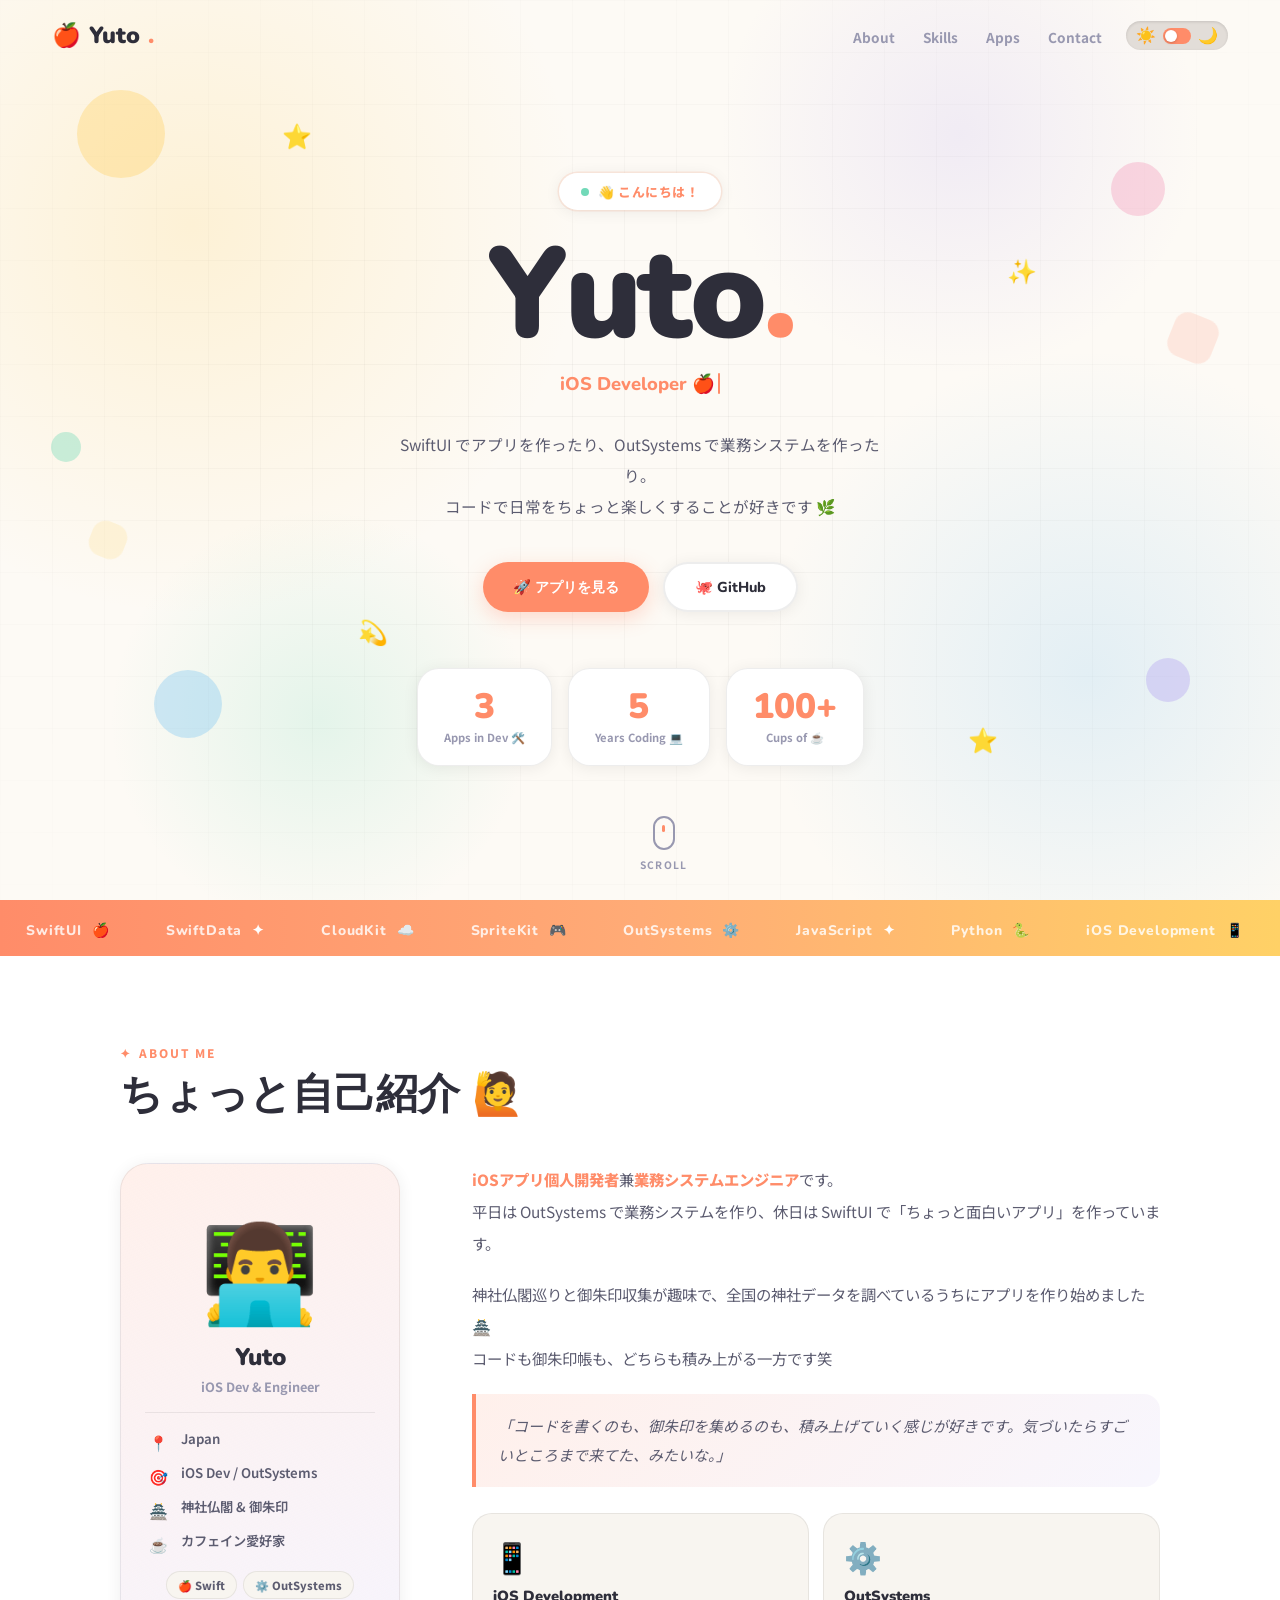
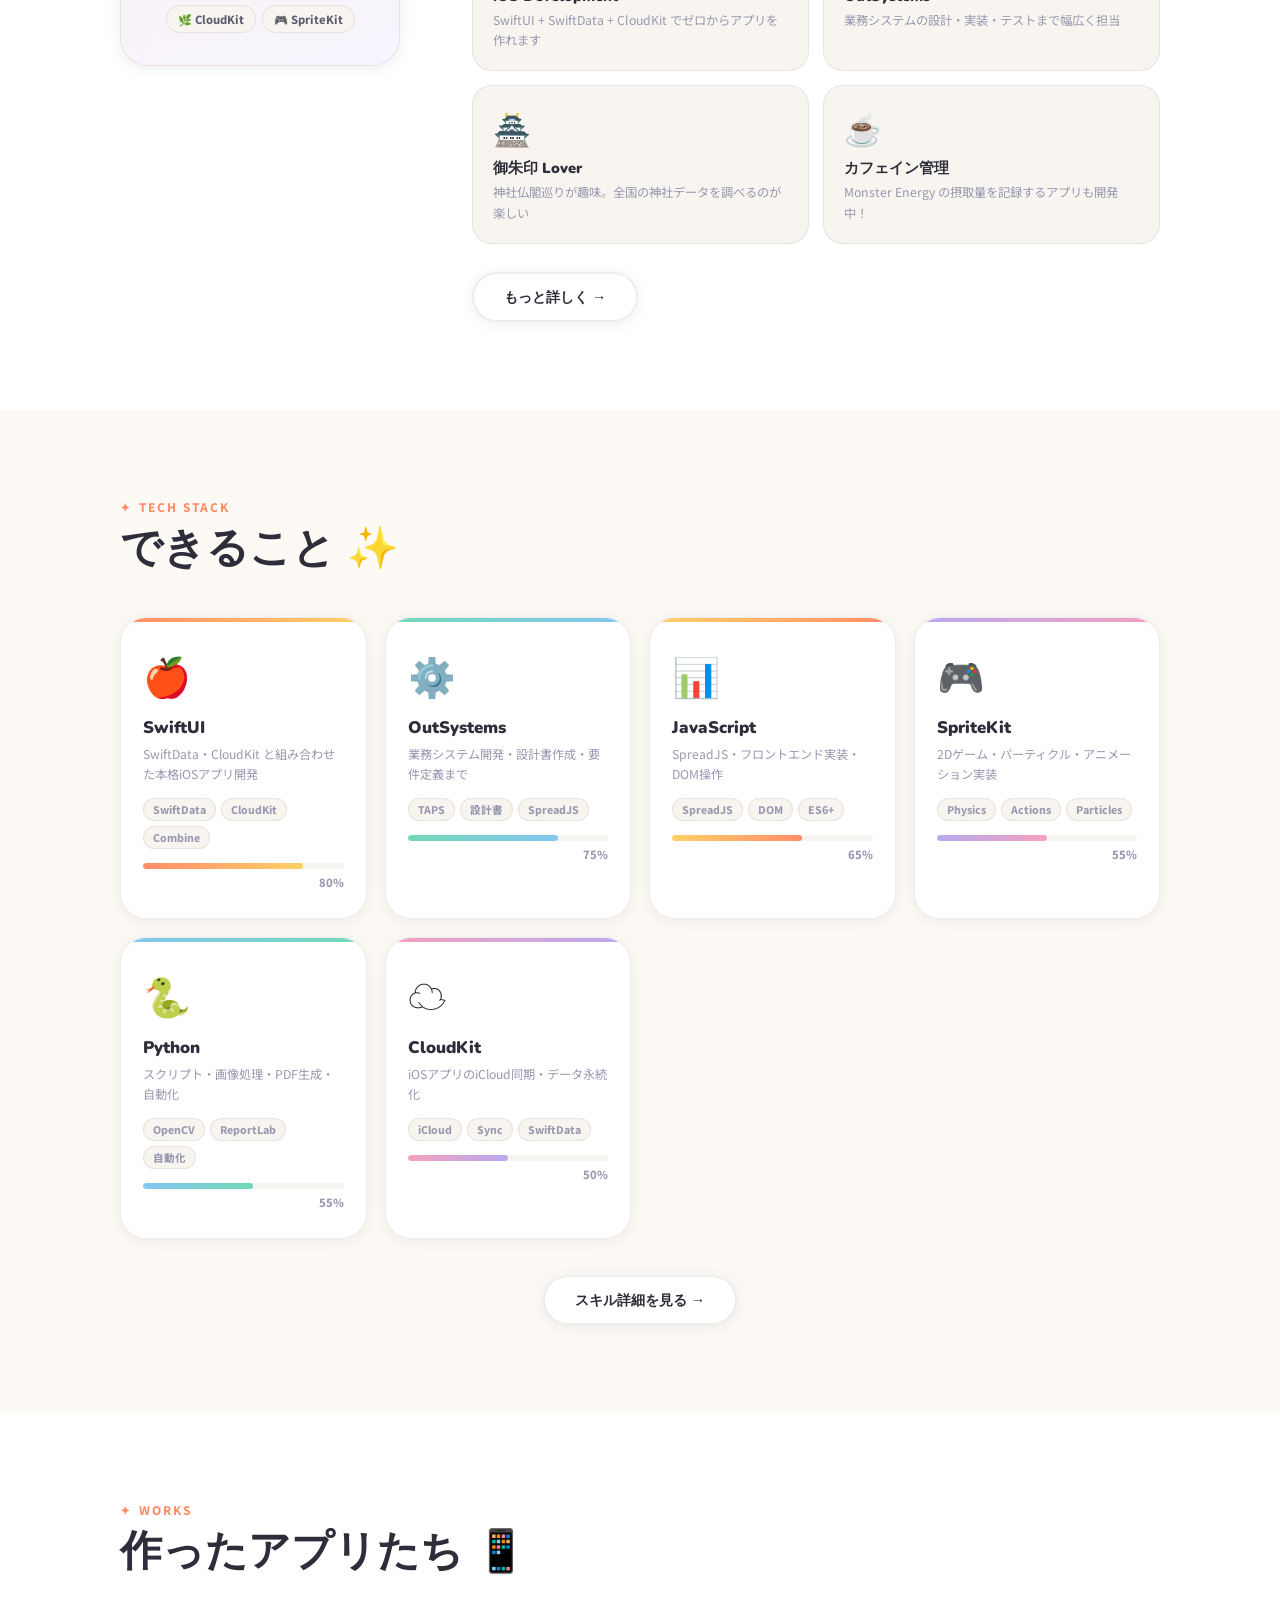
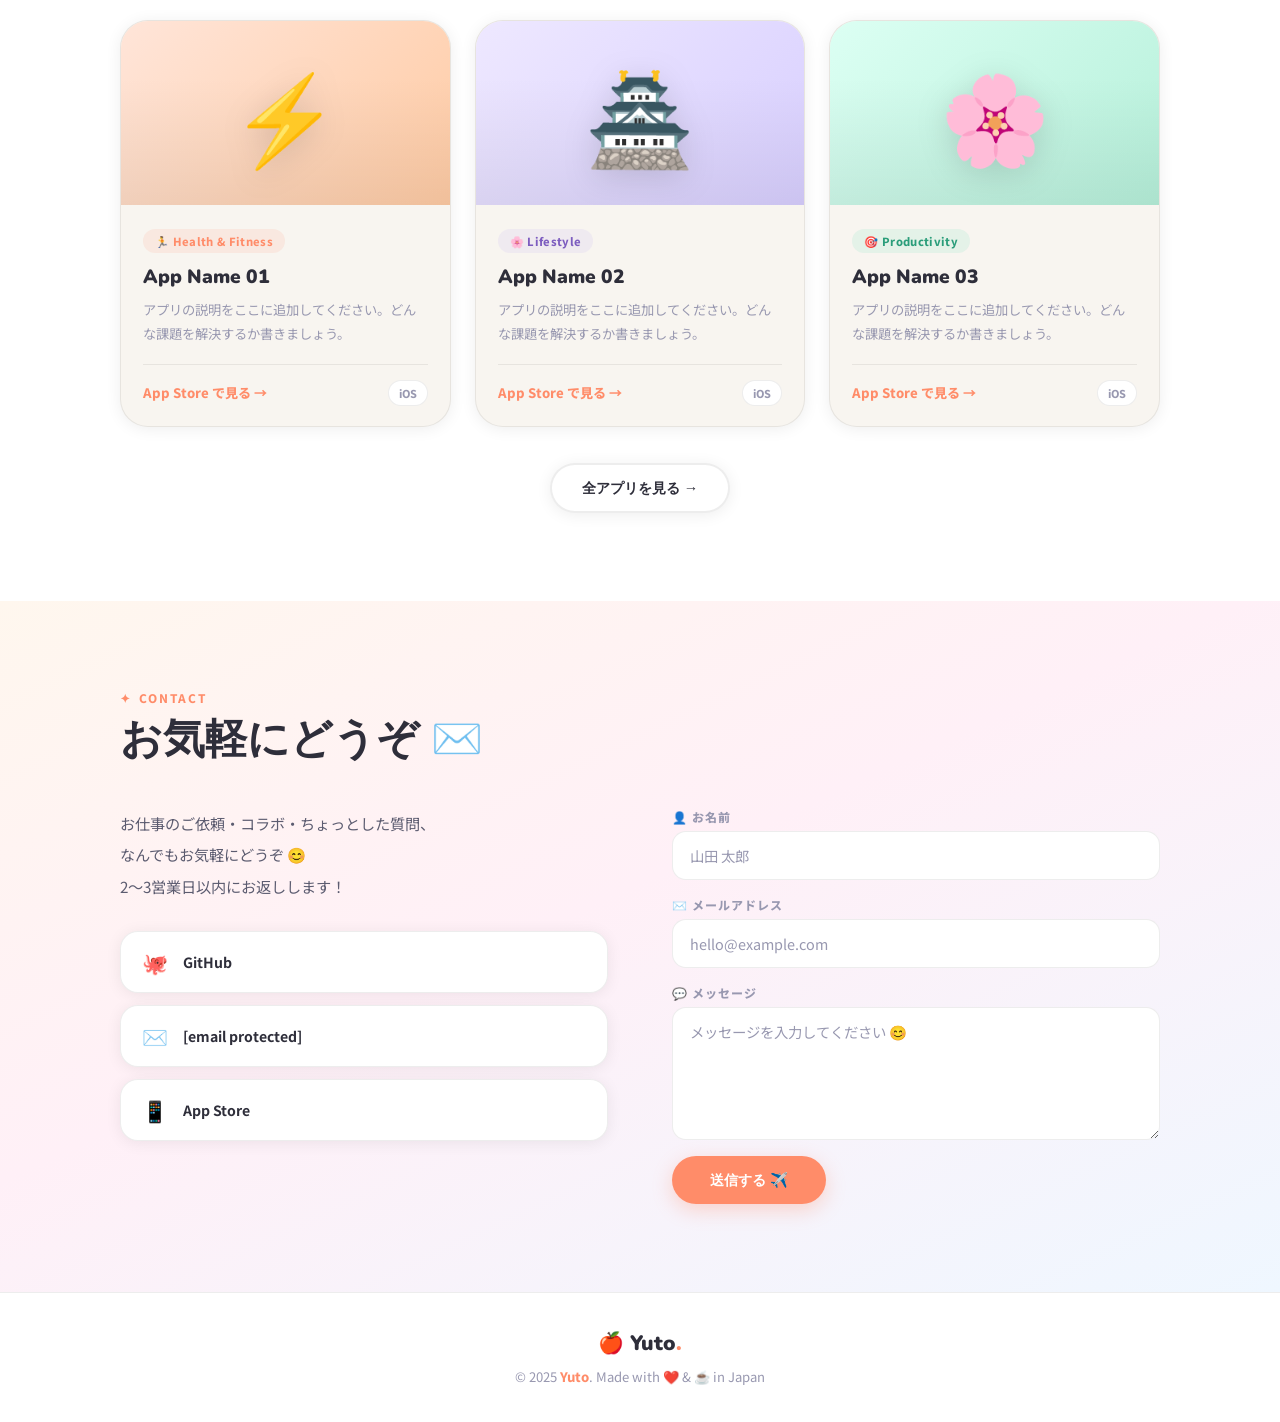
==== home/index.html @ e98e8db7 "Add home portfolio pages and assets Introduce a new home/ directory with a full portfolio page (home" ====
<!DOCTYPE html>
<html lang="ja" data-theme="light">
<head>
<meta charset="UTF-8"/>
<meta name="viewport" content="width=device-width,initial-scale=1.0"/>
<title>Yuto's Portfolio 🍎</title>
<link rel="preconnect" href="https://fonts.googleapis.com"/>
<link rel="preconnect" href="https://fonts.gstatic.com" crossorigin/>
<link href="https://fonts.googleapis.com/css2?family=Nunito:wght@400;600;700;800;900&family=Noto+Sans+JP:wght@400;500;700&family=JetBrains+Mono:wght@700&display=swap" rel="stylesheet"/>
<link rel="stylesheet" href="style.css"/>
</head>
<body>

<!-- ═══ NAV ═══════════════════════════════════════ -->
<nav id="nav">
  <button class="nav-logo" onclick="showPage('home')">
    <span class="logo-emoji">🍎</span>Yuto<span>.</span>
  </button>
  <div class="nav-right">
    <ul>
      <li><a id="nav-about"  onclick="showPage('about')"  href="#">About</a></li>
      <li><a id="nav-skills" onclick="showPage('skills')" href="#">Skills</a></li>
      <li><a id="nav-apps"   onclick="showPage('apps')"   href="#">Apps</a></li>
      <li><a id="nav-contact"onclick="showPage('contact')" href="#">Contact</a></li>
    </ul>
    <button class="theme-toggle" id="themeToggle">
      <span style="font-size:1rem">☀️</span>
      <div class="toggle-pill"></div>
      <span style="font-size:1rem">🌙</span>
    </button>
  </div>
</nav>

<!-- ═══════════════════════════════════════════════
     PAGE: HOME
═══════════════════════════════════════════════ -->
<div id="page-home" class="page active">

  <!-- HERO -->
  <section id="hero">
    <div class="hero-grid"></div>
    <div class="deco dc dc1"></div><div class="deco dc dc2"></div>
    <div class="deco dc dc3"></div><div class="deco dc dc4"></div><div class="deco dc dc5"></div>
    <div class="deco ds ds1"></div><div class="deco ds ds2"></div>
    <div class="dst dst1">⭐</div><div class="dst dst2">✨</div>
    <div class="dst dst3">💫</div><div class="dst dst4">⭐</div>
    <div class="hero-inner">
      <div class="hero-badge"><div class="badge-dot"></div>👋 こんにちは！</div>
      <h1 class="hero-name" id="heroName"></h1>
      <div class="hero-typing-wrap">
        <div class="hero-typing"><span id="typingText"></span><span class="typing-cursor"></span></div>
      </div>
      <p class="hero-desc">SwiftUI でアプリを作ったり、OutSystems で業務システムを作ったり。<br>コードで日常をちょっと楽しくすることが好きです 🌿</p>
      <div class="hero-btns">
        <button onclick="showPage('apps')" class="btn btn-primary btn-shine">🚀 アプリを見る</button>
        <a href="https://github.com/" target="_blank" class="btn btn-outline btn-shine">🐙 GitHub</a>
      </div>
      <div class="hero-stats">
        <div class="stat"><div class="stat-num" data-target="3">0</div><div class="stat-label">Apps in Dev 🛠️</div></div>
        <div class="stat"><div class="stat-num" data-target="5">0</div><div class="stat-label">Years Coding 💻</div></div>
        <div class="stat"><div class="stat-num" data-target="100">0</div><div class="stat-label">Cups of ☕</div></div>
      </div>
    </div>
    <div class="scroll-hint">
      <div class="scroll-mouse"><div class="scroll-wheel"></div></div>
      <span class="scroll-label">scroll</span>
    </div>
  </section>

  <!-- MARQUEE -->
  <div class="marquee-wrap"><div class="marquee-track">
    <span class="marquee-item">SwiftUI <span class="mi">🍎</span></span>
    <span class="marquee-item">SwiftData <span class="mi">✦</span></span>
    <span class="marquee-item">CloudKit <span class="mi">☁️</span></span>
    <span class="marquee-item">SpriteKit <span class="mi">🎮</span></span>
    <span class="marquee-item">OutSystems <span class="mi">⚙️</span></span>
    <span class="marquee-item">JavaScript <span class="mi">✦</span></span>
    <span class="marquee-item">Python <span class="mi">🐍</span></span>
    <span class="marquee-item">iOS Development <span class="mi">📱</span></span>
    <span class="marquee-item">SwiftUI <span class="mi">🍎</span></span>
    <span class="marquee-item">SwiftData <span class="mi">✦</span></span>
    <span class="marquee-item">CloudKit <span class="mi">☁️</span></span>
    <span class="marquee-item">SpriteKit <span class="mi">🎮</span></span>
    <span class="marquee-item">OutSystems <span class="mi">⚙️</span></span>
    <span class="marquee-item">JavaScript <span class="mi">✦</span></span>
    <span class="marquee-item">Python <span class="mi">🐍</span></span>
    <span class="marquee-item">iOS Development <span class="mi">📱</span></span>
  </div></div>

  <!-- ABOUT SNIPPET -->
  <section id="home-about" class="section-wrap">
    <div class="inner">
      <p class="eyebrow rv">About Me</p>
      <h2 class="stitle rv">ちょっと自己紹介 <em>🙋</em></h2>
      <div class="about-layout">
        <div class="rv-l">
          <div class="avatar-card">
            <span class="avatar-emoji">👨‍💻</span>
            <div class="avatar-name">Yuto</div>
            <div class="avatar-role">iOS Dev &amp; Engineer</div>
            <hr class="avatar-divider"/>
            <div class="avatar-facts">
              <div class="fact-row"><span class="fact-icon">📍</span><span class="fact-val">Japan</span></div>
              <div class="fact-row"><span class="fact-icon">🎯</span><span class="fact-val">iOS Dev / OutSystems</span></div>
              <div class="fact-row"><span class="fact-icon">🏯</span><span class="fact-val">神社仏閣 &amp; 御朱印</span></div>
              <div class="fact-row"><span class="fact-icon">☕</span><span class="fact-val">カフェイン愛好家</span></div>
            </div>
            <div class="avatar-badges">
              <span class="av-badge">🍎 Swift</span><span class="av-badge">⚙️ OutSystems</span>
              <span class="av-badge">🌿 CloudKit</span><span class="av-badge">🎮 SpriteKit</span>
            </div>
          </div>
        </div>
        <div class="about-content rv-r">
          <p><strong>iOSアプリ個人開発者</strong>兼<strong>業務システムエンジニア</strong>です。<br>平日は OutSystems で業務システムを作り、休日は SwiftUI で「ちょっと面白いアプリ」を作っています。</p>
          <p>神社仏閣巡りと御朱印収集が趣味で、全国の神社データを調べているうちにアプリを作り始めました 🏯<br>コードも御朱印帳も、どちらも積み上がる一方です笑</p>
          <div class="about-quote">「コードを書くのも、御朱印を集めるのも、積み上げていく感じが好きです。気づいたらすごいところまで来てた、みたいな。」</div>
          <div class="story-cards">
            <div class="story-card rv-pop" style="transition-delay:.05s"><span class="story-card-icon">📱</span><div class="story-card-title">iOS Development</div><div class="story-card-desc">SwiftUI + SwiftData + CloudKit でゼロからアプリを作れます</div></div>
            <div class="story-card rv-pop" style="transition-delay:.1s"><span class="story-card-icon">⚙️</span><div class="story-card-title">OutSystems</div><div class="story-card-desc">業務システムの設計・実装・テストまで幅広く担当</div></div>
            <div class="story-card rv-pop" style="transition-delay:.15s"><span class="story-card-icon">🏯</span><div class="story-card-title">御朱印 Lover</div><div class="story-card-desc">神社仏閣巡りが趣味。全国の神社データを調べるのが楽しい</div></div>
            <div class="story-card rv-pop" style="transition-delay:.2s"><span class="story-card-icon">☕</span><div class="story-card-title">カフェイン管理</div><div class="story-card-desc">Monster Energy の摂取量を記録するアプリも開発中！</div></div>
          </div>
          <div style="margin-top:28px"><button onclick="showPage('about')" class="btn btn-outline">もっと詳しく →</button></div>
        </div>
      </div>
    </div>
  </section>

  <!-- SKILLS SNIPPET -->
  <section id="home-skills" class="section-wrap">
    <div class="inner">
      <p class="eyebrow rv">Tech Stack</p>
      <h2 class="stitle rv">できること <em>✨</em></h2>
      <div class="skills-grid">
        <div class="skill-card sc-peach rv" style="transition-delay:.04s"><span class="skill-icon">🍎</span><div class="skill-name">SwiftUI</div><div class="skill-desc">SwiftData・CloudKit と組み合わせた本格iOSアプリ開発</div><div class="skill-tags"><span class="skill-tag">SwiftData</span><span class="skill-tag">CloudKit</span><span class="skill-tag">Combine</span></div><div class="skill-bar-wrap"><div class="skill-bar" data-width="80" style="background:linear-gradient(90deg,#FF8C69,#FFD166)"></div></div><div class="skill-pct">80%</div></div>
        <div class="skill-card sc-mint rv" style="transition-delay:.08s"><span class="skill-icon">⚙️</span><div class="skill-name">OutSystems</div><div class="skill-desc">業務システム開発・設計書作成・要件定義まで</div><div class="skill-tags"><span class="skill-tag">TAPS</span><span class="skill-tag">設計書</span><span class="skill-tag">SpreadJS</span></div><div class="skill-bar-wrap"><div class="skill-bar" data-width="75" style="background:linear-gradient(90deg,#72D9B8,#85C7F2)"></div></div><div class="skill-pct">75%</div></div>
        <div class="skill-card sc-yellow rv" style="transition-delay:.12s"><span class="skill-icon">📊</span><div class="skill-name">JavaScript</div><div class="skill-desc">SpreadJS・フロントエンド実装・DOM操作</div><div class="skill-tags"><span class="skill-tag">SpreadJS</span><span class="skill-tag">DOM</span><span class="skill-tag">ES6+</span></div><div class="skill-bar-wrap"><div class="skill-bar" data-width="65" style="background:linear-gradient(90deg,#FFD166,#FF8C69)"></div></div><div class="skill-pct">65%</div></div>
        <div class="skill-card sc-lav rv" style="transition-delay:.16s"><span class="skill-icon">🎮</span><div class="skill-name">SpriteKit</div><div class="skill-desc">2Dゲーム・パーティクル・アニメーション実装</div><div class="skill-tags"><span class="skill-tag">Physics</span><span class="skill-tag">Actions</span><span class="skill-tag">Particles</span></div><div class="skill-bar-wrap"><div class="skill-bar" data-width="55" style="background:linear-gradient(90deg,#B8A9F0,#F5A0BE)"></div></div><div class="skill-pct">55%</div></div>
        <div class="skill-card sc-sky rv" style="transition-delay:.2s"><span class="skill-icon">🐍</span><div class="skill-name">Python</div><div class="skill-desc">スクリプト・画像処理・PDF生成・自動化</div><div class="skill-tags"><span class="skill-tag">OpenCV</span><span class="skill-tag">ReportLab</span><span class="skill-tag">自動化</span></div><div class="skill-bar-wrap"><div class="skill-bar" data-width="55" style="background:linear-gradient(90deg,#85C7F2,#72D9B8)"></div></div><div class="skill-pct">55%</div></div>
        <div class="skill-card sc-pink rv" style="transition-delay:.24s"><span class="skill-icon">☁️</span><div class="skill-name">CloudKit</div><div class="skill-desc">iOSアプリのiCloud同期・データ永続化</div><div class="skill-tags"><span class="skill-tag">iCloud</span><span class="skill-tag">Sync</span><span class="skill-tag">SwiftData</span></div><div class="skill-bar-wrap"><div class="skill-bar" data-width="50" style="background:linear-gradient(90deg,#F5A0BE,#B8A9F0)"></div></div><div class="skill-pct">50%</div></div>
      </div>
      <div style="margin-top:36px;text-align:center"><button onclick="showPage('skills')" class="btn btn-outline">スキル詳細を見る →</button></div>
    </div>
  </section>

  <!-- APPS SNIPPET -->
  <section id="home-apps" class="section-wrap">
    <div class="inner">
      <p class="eyebrow rv">Works</p>
      <h2 class="stitle rv">作ったアプリたち <em>📱</em></h2>
      <div class="apps-grid">
        <div class="app-card rv" style="transition-delay:.04s">
          <div class="app-thumb"><div class="app-thumb-bg" style="background:linear-gradient(135deg,#FFE5D9,#FFCBA4)"></div><div class="app-thumb-overlay"></div><span class="app-thumb-emoji">⚡</span></div>
          <div class="app-body"><span class="app-tag-pill" style="background:rgba(255,140,105,.12);color:var(--peach)">🏃 Health &amp; Fitness</span><div class="app-name">App Name 01</div><div class="app-desc">アプリの説明をここに追加してください。どんな課題を解決するか書きましょう。</div><div class="app-footer"><a href="#" class="app-link">App Store で見る →</a><span class="app-platform">iOS</span></div></div>
        </div>
        <div class="app-card rv" style="transition-delay:.08s">
          <div class="app-thumb"><div class="app-thumb-bg" style="background:linear-gradient(135deg,#EEE8FF,#D8CFFF)"></div><div class="app-thumb-overlay"></div><span class="app-thumb-emoji">🏯</span></div>
          <div class="app-body"><span class="app-tag-pill" style="background:rgba(184,169,240,.15);color:#7c5cbf">🌸 Lifestyle</span><div class="app-name">App Name 02</div><div class="app-desc">アプリの説明をここに追加してください。どんな課題を解決するか書きましょう。</div><div class="app-footer"><a href="#" class="app-link">App Store で見る →</a><span class="app-platform">iOS</span></div></div>
        </div>
        <div class="app-card rv" style="transition-delay:.12s">
          <div class="app-thumb"><div class="app-thumb-bg" style="background:linear-gradient(135deg,#DCFFF3,#B6F0DA)"></div><div class="app-thumb-overlay"></div><span class="app-thumb-emoji">🌸</span></div>
          <div class="app-body"><span class="app-tag-pill" style="background:rgba(114,217,184,.15);color:#2a9d7a">🎯 Productivity</span><div class="app-name">App Name 03</div><div class="app-desc">アプリの説明をここに追加してください。どんな課題を解決するか書きましょう。</div><div class="app-footer"><a href="#" class="app-link">App Store で見る →</a><span class="app-platform">iOS</span></div></div>
        </div>
      </div>
      <div style="margin-top:36px;text-align:center"><button onclick="showPage('apps')" class="btn btn-outline">全アプリを見る →</button></div>
    </div>
  </section>

  <!-- CONTACT -->
  <section id="home-contact" class="section-wrap">
    <div class="inner">
      <p class="eyebrow rv">Contact</p>
      <h2 class="stitle rv">お気軽にどうぞ <em>✉️</em></h2>
      <div class="contact-layout">
        <div class="rv-l">
          <div class="contact-intro"><p>お仕事のご依頼・コラボ・ちょっとした質問、<br>なんでもお気軽にどうぞ 😊<br>2〜3営業日以内にお返しします！</p></div>
          <div class="contact-links">
            <a href="https://github.com/" target="_blank" class="c-link"><span class="c-icon">🐙</span><span>GitHub</span></a>
            <a href="/cdn-cgi/l/email-protection#c9b0a6bcbb89aca4a8a0a5e7aaa6a4" class="c-link"><span class="c-icon">✉️</span><span><span class="__cf_email__" data-cfemail="ef96809a9daf8a828e8683c18c8082">[email&#160;protected]</span></span></a>
            <a href="https://apps.apple.com/" target="_blank" class="c-link"><span class="c-icon">📱</span><span>App Store</span></a>
          </div>
        </div>
        <div class="form rv-r">
          <div class="form-row"><label>👤 お名前</label><input type="text" placeholder="山田 太郎"/></div>
          <div class="form-row"><label>✉️ メールアドレス</label><input type="email" placeholder="hello@example.com"/></div>
          <div class="form-row"><label>💬 メッセージ</label><textarea rows="5" placeholder="メッセージを入力してください 😊"></textarea></div>
          <button class="btn-send">送信する ✈️</button>
        </div>
      </div>
    </div>
  </section>

  <footer><span class="footer-logo" onclick="showPage('home')">🍎 Yuto<span>.</span></span><p>© 2025 <a href="#" onclick="showPage('home')">Yuto</a>. Made with ❤️ &amp; ☕ in Japan</p></footer>
</div>

<!-- ═══════════════════════════════════════════════
     PAGE: ABOUT
═══════════════════════════════════════════════ -->
<div id="page-about" class="page">
  <div class="page-hero" style="background:radial-gradient(circle 520px at 15% 30%,rgba(255,209,102,.2) 0%,transparent 65%),radial-gradient(circle 420px at 85% 70%,rgba(245,160,190,.18) 0%,transparent 65%),var(--bg)">
    <div class="ph-deco phd-a1"></div><div class="ph-deco phd-a2"></div><div class="ph-deco phd-a3"></div>
    <div class="page-hero-inner">
      <div class="page-eyebrow">🙋 Profile</div>
      <h1 class="page-title">About<span class="dot">.</span></h1>
      <p class="page-desc">iOSアプリを作りながら業務システムを開発する、<br>ちょっと変なエンジニアのプロフィールです。</p>
    </div>
  </div>

  <section class="section-wrap" style="background:var(--bg2)">
    <div class="inner">
      <div class="about-layout">
        <div class="rv-l">
          <div class="avatar-card">
            <span class="avatar-emoji">👨‍💻</span>
            <div class="avatar-name">Yuto</div>
            <div class="avatar-role">iOS Dev &amp; Engineer</div>
            <hr class="avatar-divider"/>
            <div class="avatar-facts">
              <div class="fact-row"><span class="fact-icon">📍</span><span class="fact-val">Japan</span></div>
              <div class="fact-row"><span class="fact-icon">💼</span><span class="fact-val">iOS Developer / Systems Engineer</span></div>
              <div class="fact-row"><span class="fact-icon">🏯</span><span class="fact-val">神社仏閣 &amp; 御朱印収集</span></div>
              <div class="fact-row"><span class="fact-icon">☕</span><span class="fact-val">カフェイン愛好家（Monster Energy）</span></div>
              <div class="fact-row"><span class="fact-icon">📖</span><span class="fact-val">基本情報技術者 勉強中</span></div>
            </div>
            <div class="avatar-badges">
              <span class="av-badge">🍎 Swift</span><span class="av-badge">⚙️ OutSystems</span>
              <span class="av-badge">🌿 CloudKit</span><span class="av-badge">🎮 SpriteKit</span>
              <span class="av-badge">🐍 Python</span><span class="av-badge">📊 JavaScript</span>
            </div>
          </div>
        </div>
        <div class="about-content rv-r">
          <p class="eyebrow">My Story</p>
          <p><strong>iOSアプリ個人開発者</strong>兼<strong>業務システムエンジニア</strong>です。平日は OutSystems で業務システムを設計・開発し、休日は SwiftUI で個人アプリを作っています。</p>
          <p>もともとは神社仏閣巡りが趣味で、御朱印を集めていました。「記録するアプリが欲しい」と思ったのがきっかけで Swift を学び始め、気がつけばアプリ開発が趣味になっていました。</p>
          <div class="about-quote">「コードを書くのも、御朱印を集めるのも、積み上げていく感じが好きです。どちらも続けていると、気づいたらすごいところまで来てた、みたいな。」</div>
          <p>現在は SwiftUI + SwiftData + CloudKit を使ったアプリを複数並行して開発中。基本情報技術者試験の勉強もしながら、エンジニアとしてスキルアップを目指しています。</p>
        </div>
      </div>
    </div>
  </section>

  <section class="section-wrap" style="background:var(--bg)">
    <div class="inner">
      <p class="eyebrow rv">Journey</p>
      <h2 class="stitle rv">これまでの歩み <em>📅</em></h2>
      <div class="timeline">
        <div class="tl-item rv" style="transition-delay:.04s"><div class="tl-dot">🌱</div><div class="tl-content"><div class="tl-year">Start</div><div class="tl-title">プログラミングとの出会い</div><div class="tl-desc">業務の中でコードに触れ、システム開発の面白さに気づく。OutSystems を使った業務システム開発を担当し始める。</div></div></div>
        <div class="tl-item rv" style="transition-delay:.1s"><div class="tl-dot">🏯</div><div class="tl-content"><div class="tl-year">趣味がきっかけ</div><div class="tl-title">神社仏閣巡り → iOS 開発へ</div><div class="tl-desc">御朱印を記録するアプリが欲しくて Swift を独学で学び始める。SwiftUI の書き心地に感動して、本格的に iOS 開発にのめり込む。</div></div></div>
        <div class="tl-item rv" style="transition-delay:.16s"><div class="tl-dot">📱</div><div class="tl-content"><div class="tl-year">アプリ開発</div><div class="tl-title">複数アプリを並行開発中</div><div class="tl-desc">カフェイン管理・御朱印収集・ポモドーロなど複数アプリを企画・開発中。SwiftData・CloudKit・SpriteKit を積極的に活用。</div></div></div>
        <div class="tl-item rv" style="transition-delay:.22s"><div class="tl-dot">📖</div><div class="tl-content"><div class="tl-year">Now</div><div class="tl-title">さらなるスキルアップ</div><div class="tl-desc">基本情報技術者試験の学習に取り組みながら、アプリ開発・業務システム開発を継続中。</div></div></div>
      </div>
    </div>
  </section>

  <section class="section-wrap" style="background:var(--bg2)">
    <div class="inner">
      <p class="eyebrow rv">Interests</p>
      <h2 class="stitle rv">趣味・好きなこと <em>🎨</em></h2>
      <div class="hobby-grid">
        <div class="hobby-card rv-pop" style="transition-delay:.04s"><span class="hobby-icon">🏯</span><div class="hobby-name">神社仏閣巡り</div><div class="hobby-desc">全国の神社・お寺を訪れ御朱印を集めるのが好き。アプリ開発のきっかけにもなった趣味</div></div>
        <div class="hobby-card rv-pop" style="transition-delay:.09s"><span class="hobby-icon">📱</span><div class="hobby-name">iOS アプリ開発</div><div class="hobby-desc">SwiftUI + SwiftData + CloudKit でアプリをゼロから作ること。アイデアをカタチにする瞬間が好き</div></div>
        <div class="hobby-card rv-pop" style="transition-delay:.14s"><span class="hobby-icon">☕</span><div class="hobby-name">カフェイン管理</div><div class="hobby-desc">Monster Energy が好きすぎて、摂取量を記録するアプリを作ってしまった</div></div>
        <div class="hobby-card rv-pop" style="transition-delay:.19s"><span class="hobby-icon">🌸</span><div class="hobby-name">ポモドーロ</div><div class="hobby-desc">花が育つポモドーロタイマーアプリを開発中。集中するたびに花が咲く癒やし系</div></div>
        <div class="hobby-card rv-pop" style="transition-delay:.24s"><span class="hobby-icon">📖</span><div class="hobby-name">IT 資格学習</div><div class="hobby-desc">基本情報技術者試験に向けて勉強中。AI との対話クイズ形式が楽しい</div></div>
        <div class="hobby-card rv-pop" style="transition-delay:.29s"><span class="hobby-icon">🤖</span><div class="hobby-name">AI 活用</div><div class="hobby-desc">Claude を使った設計・仕様作成 → Claude Code で実装という開発ワークフローを実践中</div></div>
      </div>
    </div>
  </section>

  <div class="cta-section cta-orange rv">
    <span class="cta-emoji">💬</span>
    <div class="cta-title">一緒に何か作りませんか？</div>
    <p class="cta-desc">お仕事のご依頼・コラボ・ちょっとした質問、なんでもどうぞ！</p>
    <div class="cta-btns"><button onclick="showPage('contact')" class="btn btn-primary">✉️ お問い合わせ</button><button onclick="showPage('apps')" class="btn btn-outline">📱 アプリを見る</button></div>
  </div>
  <footer><span class="footer-logo" onclick="showPage('home')">🍎 Yuto<span>.</span></span><p>© 2025 <a href="#" onclick="showPage('home')">Yuto</a>. Made with ❤️ &amp; ☕ in Japan</p></footer>
</div>

<!-- ═══════════════════════════════════════════════
     PAGE: SKILLS
═══════════════════════════════════════════════ -->
<div id="page-skills" class="page">
  <div class="page-hero" style="background:radial-gradient(circle 500px at 20% 30%,rgba(114,217,184,.2) 0%,transparent 65%),radial-gradient(circle 420px at 80% 70%,rgba(133,199,242,.2) 0%,transparent 65%),var(--bg)">
    <div class="ph-deco phd-a1" style="background:rgba(114,217,184,.35)"></div>
    <div class="ph-deco phd-a2" style="background:rgba(133,199,242,.4)"></div>
    <div class="ph-deco phd-a3" style="background:rgba(184,169,240,.35)"></div>
    <div class="page-hero-inner">
      <div class="page-eyebrow">✨ Tech Stack</div>
      <h1 class="page-title">Skills<span class="dot">.</span></h1>
      <p class="page-desc">使える技術・勉強中のことをまとめました。</p>
    </div>
  </div>

  <section class="section-wrap" style="background:var(--bg2)">
    <div class="inner">
      <p class="eyebrow rv">Core Skills</p>
      <h2 class="stitle rv">メインスキル <em>🍎</em></h2>
      <div class="skills-grid" style="grid-template-columns:repeat(auto-fill,minmax(300px,1fr))">
        <div class="skill-card-lg sc-peach rv" style="transition-delay:.04s"><div class="skill-header"><div class="skill-icon-box">🍎</div><div><div class="skill-name">SwiftUI</div><span class="skill-level-badge lv-advanced">Advanced</span></div></div><div class="skill-desc">SwiftData・CloudKit・Combine と組み合わせた本格iOSアプリ開発。個人アプリを複数リリース予定で実践的に活用中。</div><div class="skill-tags"><span class="skill-tag">SwiftData</span><span class="skill-tag">CloudKit</span><span class="skill-tag">Combine</span><span class="skill-tag">MVVM</span></div><div class="skill-bar-wrap"><div class="skill-bar" data-width="80" style="background:linear-gradient(90deg,#FF8C69,#FFD166)"></div></div><div class="skill-footer-row"><span class="skill-pct">80%</span><span class="skill-years">~2年</span></div></div>
        <div class="skill-card-lg sc-mint rv" style="transition-delay:.08s"><div class="skill-header"><div class="skill-icon-box">⚙️</div><div><div class="skill-name">OutSystems</div><span class="skill-level-badge lv-advanced">Advanced</span></div></div><div class="skill-desc">業務システムの設計・実装・テストまで幅広く担当。TAPS システムの開発や設計書標準化に携わる。</div><div class="skill-tags"><span class="skill-tag">TAPS</span><span class="skill-tag">設計書</span><span class="skill-tag">SpreadJS</span><span class="skill-tag">業務ロジック</span></div><div class="skill-bar-wrap"><div class="skill-bar" data-width="75" style="background:linear-gradient(90deg,#72D9B8,#85C7F2)"></div></div><div class="skill-footer-row"><span class="skill-pct">75%</span><span class="skill-years">~3年</span></div></div>
        <div class="skill-card-lg sc-yellow rv" style="transition-delay:.12s"><div class="skill-header"><div class="skill-icon-box">📊</div><div><div class="skill-name">JavaScript</div><span class="skill-level-badge lv-intermediate">Intermediate</span></div></div><div class="skill-desc">SpreadJS を使ったフロントエンド実装。チェックボックス・行コピー・合計計算など実務的なスクリプトを多数作成。</div><div class="skill-tags"><span class="skill-tag">SpreadJS</span><span class="skill-tag">DOM</span><span class="skill-tag">ES6+</span><span class="skill-tag">非同期処理</span></div><div class="skill-bar-wrap"><div class="skill-bar" data-width="65" style="background:linear-gradient(90deg,#FFD166,#FF8C69)"></div></div><div class="skill-footer-row"><span class="skill-pct">65%</span><span class="skill-years">~2年</span></div></div>
        <div class="skill-card-lg sc-lav rv" style="transition-delay:.16s"><div class="skill-header"><div class="skill-icon-box">🎮</div><div><div class="skill-name">SpriteKit</div><span class="skill-level-badge lv-intermediate">Intermediate</span></div></div><div class="skill-desc">2Dゲームエンジン。Flower Pomo アプリで花が育つアニメーションを実装中。</div><div class="skill-tags"><span class="skill-tag">Physics</span><span class="skill-tag">Actions</span><span class="skill-tag">Particles</span><span class="skill-tag">Nodes</span></div><div class="skill-bar-wrap"><div class="skill-bar" data-width="55" style="background:linear-gradient(90deg,#B8A9F0,#F5A0BE)"></div></div><div class="skill-footer-row"><span class="skill-pct">55%</span><span class="skill-years">~1年</span></div></div>
        <div class="skill-card-lg sc-sky rv" style="transition-delay:.2s"><div class="skill-header"><div class="skill-icon-box">🐍</div><div><div class="skill-name">Python</div><span class="skill-level-badge lv-intermediate">Intermediate</span></div></div><div class="skill-desc">スクリプト・自動化・画像処理（OpenCV）・PDF生成（ReportLab）など業務効率化に活用。</div><div class="skill-tags"><span class="skill-tag">OpenCV</span><span class="skill-tag">ReportLab</span><span class="skill-tag">自動化</span><span class="skill-tag">スクレイピング</span></div><div class="skill-bar-wrap"><div class="skill-bar" data-width="55" style="background:linear-gradient(90deg,#85C7F2,#72D9B8)"></div></div><div class="skill-footer-row"><span class="skill-pct">55%</span><span class="skill-years">~2年</span></div></div>
        <div class="skill-card-lg sc-pink rv" style="transition-delay:.24s"><div class="skill-header"><div class="skill-icon-box">☁️</div><div><div class="skill-name">CloudKit</div><span class="skill-level-badge lv-intermediate">Intermediate</span></div></div><div class="skill-desc">iOSアプリのiCloud同期・データ永続化。SwiftData との組み合わせでシームレスなデータ管理を実現。</div><div class="skill-tags"><span class="skill-tag">iCloud</span><span class="skill-tag">Sync</span><span class="skill-tag">SwiftData</span><span class="skill-tag">Public DB</span></div><div class="skill-bar-wrap"><div class="skill-bar" data-width="50" style="background:linear-gradient(90deg,#F5A0BE,#B8A9F0)"></div></div><div class="skill-footer-row"><span class="skill-pct">50%</span><span class="skill-years">~1年</span></div></div>
      </div>
    </div>
  </section>

  <section class="section-wrap" style="background:var(--bg)">
    <div class="inner">
      <p class="eyebrow rv">Environment</p>
      <h2 class="stitle rv">使っているツール <em>🛠️</em></h2>
      <div class="tools-grid">
        <div class="tool-chip rv-pop" style="transition-delay:.03s"><span class="tool-icon">💻</span><div class="tool-name">Xcode</div></div>
        <div class="tool-chip rv-pop" style="transition-delay:.06s"><span class="tool-icon">🐙</span><div class="tool-name">GitHub</div></div>
        <div class="tool-chip rv-pop" style="transition-delay:.09s"><span class="tool-icon">🤖</span><div class="tool-name">Claude</div></div>
        <div class="tool-chip rv-pop" style="transition-delay:.12s"><span class="tool-icon">📝</span><div class="tool-name">Notion</div></div>
        <div class="tool-chip rv-pop" style="transition-delay:.15s"><span class="tool-icon">🎨</span><div class="tool-name">Figma</div></div>
        <div class="tool-chip rv-pop" style="transition-delay:.18s"><span class="tool-icon">📊</span><div class="tool-name">Excel</div></div>
        <div class="tool-chip rv-pop" style="transition-delay:.21s"><span class="tool-icon">🖥️</span><div class="tool-name">VSCode</div></div>
        <div class="tool-chip rv-pop" style="transition-delay:.24s"><span class="tool-icon">📱</span><div class="tool-name">TestFlight</div></div>
      </div>
    </div>
  </section>

  <section class="section-wrap" style="background:var(--bg2)">
    <div class="inner">
      <p class="eyebrow rv">Currently Learning</p>
      <h2 class="stitle rv">いま勉強していること <em>📖</em></h2>
      <div class="learning-grid">
        <div class="learn-card rv" style="transition-delay:.04s"><div class="learn-header"><span class="learn-icon">📖</span><div><div class="learn-title">基本情報技術者試験</div><div class="learn-sub">国家資格</div></div></div><div class="learn-desc">AIとの対話クイズ形式で学習中。ハードウェア・ネットワーク・DB・セキュリティを横断的に勉強。</div><div class="learn-progress"><div class="lp-label">進捗</div><div class="lp-bar"><div class="lp-fill" data-width="55"></div></div></div></div>
        <div class="learn-card rv" style="transition-delay:.09s"><div class="learn-header"><span class="learn-icon">🎭</span><div><div class="learn-title">SceneKit / 3D</div><div class="learn-sub">iOS Framework</div></div></div><div class="learn-desc">Flower Pomo アプリの 3D 花アニメーション実装のため SceneKit を学習中。</div><div class="learn-progress"><div class="lp-label">進捗</div><div class="lp-bar"><div class="lp-fill" data-width="30" style="background:linear-gradient(90deg,var(--lav),var(--pink))"></div></div></div></div>
        <div class="learn-card rv" style="transition-delay:.14s"><div class="learn-header"><span class="learn-icon">💰</span><div><div class="learn-title">App Store 収益化</div><div class="learn-sub">ASO / AdMob</div></div></div><div class="learn-desc">Apple Search Ads・AdMob 広告統合・App Store 最適化（ASO）などを研究中。</div><div class="learn-progress"><div class="lp-label">進捗</div><div class="lp-bar"><div class="lp-fill" data-width="40" style="background:linear-gradient(90deg,var(--mint),var(--sky))"></div></div></div></div>
        <div class="learn-card rv" style="transition-delay:.19s"><div class="learn-header"><span class="learn-icon">🌐</span><div><div class="learn-title">Web 開発</div><div class="learn-sub">HTML / CSS / JS</div></div></div><div class="learn-desc">このポートフォリオサイトを通じて HTML・CSS・JavaScript を実践的に学習中！</div><div class="learn-progress"><div class="lp-label">進捗</div><div class="lp-bar"><div class="lp-fill" data-width="45" style="background:linear-gradient(90deg,var(--yellow),var(--peach))"></div></div></div></div>
      </div>
    </div>
  </section>

  <div class="cta-section cta-green rv">
    <span class="cta-emoji">🚀</span>
    <div class="cta-title">作ったアプリも見てください！</div>
    <p class="cta-desc">スキルを活かして開発したアプリたちを紹介しています。</p>
    <div class="cta-btns"><button onclick="showPage('apps')" class="btn btn-primary">📱 アプリを見る</button><button onclick="showPage('contact')" class="btn btn-outline">✉️ お問い合わせ</button></div>
  </div>
  <footer><span class="footer-logo" onclick="showPage('home')">🍎 Yuto<span>.</span></span><p>© 2025 <a href="#" onclick="showPage('home')">Yuto</a>. Made with ❤️ &amp; ☕ in Japan</p></footer>
</div>

<!-- ═══════════════════════════════════════════════
     PAGE: APPS
═══════════════════════════════════════════════ -->
<div id="page-apps" class="page">
  <div class="page-hero" style="background:radial-gradient(circle 500px at 20% 30%,rgba(255,209,102,.2) 0%,transparent 65%),radial-gradient(circle 420px at 80% 70%,rgba(255,140,105,.15) 0%,transparent 65%),var(--bg)">
    <div class="ph-deco phd-a1" style="background:rgba(255,209,102,.35)"></div>
    <div class="ph-deco phd-a2" style="background:rgba(255,140,105,.35)"></div>
    <div class="ph-deco phd-a3" style="background:rgba(184,169,240,.35)"></div>
    <div class="page-hero-inner">
      <div class="page-eyebrow">📱 Works</div>
      <h1 class="page-title">Apps<span class="dot">.</span></h1>
      <p class="page-desc">SwiftUI で作っているアプリたちを紹介します。</p>
    </div>
  </div>

  <section class="section-wrap" style="background:var(--bg2)">
    <div class="inner">
      <p class="eyebrow rv">All Works</p>
      <h2 class="stitle rv">アプリ一覧 <em>🚀</em></h2>

      <div class="app-feature rv-l">
        <div class="app-visual rv-l"><div class="app-visual-bg" style="background:linear-gradient(135deg,#1a1a2e,#e63946)"></div><span class="app-visual-emoji">⚡</span><span class="app-status-badge status-dev">開発中</span></div>
        <div class="rv-r" style="padding-top:8px">
          <span class="app-tag-pill" style="background:rgba(255,140,105,.12);color:var(--peach)">🏃 Health &amp; Fitness</span>
          <div class="app-info-name">App Name <em>01</em></div>
          <div class="app-info-desc">アプリの説明をここに追加してください。どんな課題を解決するか、ユーザーへの価値・コンセプトを書きましょう。</div>
          <div class="app-features-list"><div class="feat-item"><span class="feat-icon">✅</span><span>機能1 — 説明をここに書く</span></div><div class="feat-item"><span class="feat-icon">✅</span><span>機能2 — 説明をここに書く</span></div><div class="feat-item"><span class="feat-icon">✅</span><span>機能3 — 説明をここに書く</span></div></div>
          <div class="app-stack"><span class="stack-tag">SwiftUI</span><span class="stack-tag">SwiftData</span><span class="stack-tag">CloudKit</span></div>
          <div class="app-btns"><a href="#" class="btn btn-primary">📱 App Store</a><a href="https://github.com/" class="btn btn-outline">🐙 GitHub</a></div>
        </div>
      </div>

      <div class="app-feature reverse rv-r">
        <div class="app-visual rv-r"><div class="app-visual-bg" style="background:linear-gradient(135deg,#2d0057,#8b1a4a)"></div><span class="app-visual-emoji">🏯</span><span class="app-status-badge status-dev">開発中</span></div>
        <div class="rv-l" style="padding-top:8px">
          <span class="app-tag-pill" style="background:rgba(184,169,240,.15);color:#7c5cbf">🌸 Lifestyle</span>
          <div class="app-info-name">App Name <em>02</em></div>
          <div class="app-info-desc">アプリの説明をここに追加してください。どんな課題を解決するか、ユーザーへの価値・コンセプトを書きましょう。</div>
          <div class="app-features-list"><div class="feat-item"><span class="feat-icon">✅</span><span>機能1 — 説明をここに書く</span></div><div class="feat-item"><span class="feat-icon">✅</span><span>機能2 — 説明をここに書く</span></div><div class="feat-item"><span class="feat-icon">✅</span><span>機能3 — 説明をここに書く</span></div></div>
          <div class="app-stack"><span class="stack-tag">SwiftUI</span><span class="stack-tag">SwiftData</span><span class="stack-tag">MapKit</span><span class="stack-tag">CloudKit</span></div>
          <div class="app-btns"><a href="#" class="btn btn-disabled">📱 準備中</a><a href="https://github.com/" class="btn btn-outline">🐙 GitHub</a></div>
        </div>
      </div>

      <div class="app-feature rv-l">
        <div class="app-visual rv-l"><div class="app-visual-bg" style="background:linear-gradient(135deg,#064e3b,#065f46)"></div><span class="app-visual-emoji">🌸</span><span class="app-status-badge status-planned">企画中</span></div>
        <div class="rv-r" style="padding-top:8px">
          <span class="app-tag-pill" style="background:rgba(114,217,184,.15);color:#2a9d7a">🎯 Productivity</span>
          <div class="app-info-name">App Name <em>03</em></div>
          <div class="app-info-desc">アプリの説明をここに追加してください。どんな課題を解決するか、ユーザーへの価値・コンセプトを書きましょう。</div>
          <div class="app-features-list"><div class="feat-item"><span class="feat-icon">✅</span><span>機能1 — 説明をここに書く</span></div><div class="feat-item"><span class="feat-icon">✅</span><span>機能2 — 説明をここに書く</span></div><div class="feat-item"><span class="feat-icon">🔜</span><span>機能3 — 開発予定</span></div></div>
          <div class="app-stack"><span class="stack-tag">SwiftUI</span><span class="stack-tag">SpriteKit</span><span class="stack-tag">CloudKit</span></div>
          <div class="app-btns"><a href="#" class="btn btn-disabled">📱 準備中</a><a href="https://github.com/" class="btn btn-outline">🐙 GitHub</a></div>
        </div>
      </div>
    </div>
  </section>

  <div class="cta-section cta-warm rv">
    <span class="cta-emoji">💬</span>
    <div class="cta-title">気になるアプリがあれば！</div>
    <p class="cta-desc">フィードバック・ご意見・コラボのご相談などお気軽にどうぞ 😊</p>
    <div class="cta-btns"><button onclick="showPage('contact')" class="btn btn-primary">✉️ お問い合わせ</button><button onclick="showPage('skills')" class="btn btn-outline">✨ スキルを見る</button></div>
  </div>
  <footer><span class="footer-logo" onclick="showPage('home')">🍎 Yuto<span>.</span></span><p>© 2025 <a href="#" onclick="showPage('home')">Yuto</a>. Made with ❤️ &amp; ☕ in Japan</p></footer>
</div>

<!-- ═══════════════════════════════════════════════
     PAGE: CONTACT
═══════════════════════════════════════════════ -->
<div id="page-contact" class="page">
  <div class="page-hero" style="background:radial-gradient(circle 500px at 20% 30%,rgba(245,160,190,.18) 0%,transparent 65%),radial-gradient(circle 420px at 80% 70%,rgba(133,199,242,.18) 0%,transparent 65%),var(--bg)">
    <div class="ph-deco phd-a1" style="background:rgba(245,160,190,.35)"></div>
    <div class="ph-deco phd-a2" style="background:rgba(133,199,242,.4)"></div>
    <div class="ph-deco phd-a3" style="background:rgba(255,209,102,.35)"></div>
    <div class="page-hero-inner">
      <div class="page-eyebrow">✉️ Get in Touch</div>
      <h1 class="page-title">Contact<span class="dot">.</span></h1>
      <p class="page-desc">お仕事・コラボ・ちょっとした質問、なんでもお気軽にどうぞ！</p>
    </div>
  </div>

  <section class="section-wrap" style="background:var(--bg2)">
    <div class="inner">
      <div class="contact-grid">
        <div class="rv-l">
          <div class="contact-info-card">
            <div class="cic-title">👋 お気軽にどうぞ！</div>
            <div class="cic-desc">お仕事のご依頼・アプリのフィードバック・コラボのご提案・ちょっとした質問など、どんなことでも歓迎です。</div>
            <div class="response-badge"><span class="rdot"></span>通常 2〜3営業日以内に返信します</div>
            <div class="contact-links">
              <a href="https://github.com/" target="_blank" class="c-link"><span class="c-icon">🐙</span><span>GitHub</span></a>
              <a href="/cdn-cgi/l/email-protection#146d7b6166547179757d783a777b79" class="c-link"><span class="c-icon">✉️</span><span><span class="__cf_email__" data-cfemail="641d0b1116240109050d084a070b09">[email&#160;protected]</span></span></a>
              <a href="https://apps.apple.com/" target="_blank" class="c-link"><span class="c-icon">📱</span><span>App Store</span></a>
            </div>
          </div>
        </div>
        <div class="rv-r">
          <div class="form-card">
            <div id="formContent">
              <div class="form-row-full"><label>👤 お名前</label><input type="text" placeholder="山田 太郎"/></div>
              <div class="form-row-full"><label>✉️ メールアドレス</label><input type="email" id="femail" placeholder="hello@example.com"/></div>
              <div class="form-row-full"><label>📋 お問い合わせ種別</label>
                <select><option value="">選択してください</option><option>💼 お仕事のご依頼</option><option>🤝 コラボ・相談</option><option>💬 アプリへのフィードバック</option><option>❓ ちょっとした質問</option><option>📝 その他</option></select>
              </div>
              <div class="form-row-full"><label>💬 メッセージ</label><textarea rows="5" placeholder="メッセージを入力してください 😊"></textarea></div>
              <button class="btn-send-full" onclick="handleContactSend(this)">送信する ✈️</button>
            </div>
            <div class="send-success" id="successMsg">
              <span class="success-emoji" style="animation:avFloat 3s ease-in-out infinite">🎉</span>
              <div class="success-title">送信できました！</div>
              <div class="success-desc">ご連絡ありがとうございます。<br>2〜3営業日以内にお返しします 😊</div>
            </div>
          </div>
        </div>
      </div>
    </div>
  </section>

  <section class="section-wrap" style="background:var(--bg)">
    <div class="inner">
      <p class="eyebrow rv">FAQ</p>
      <h2 class="stitle rv">よくある質問 <em>❓</em></h2>
      <div class="faq-list">
        <div class="faq-item rv"><div class="faq-q" onclick="toggleFaq(this)"><span>お仕事の依頼はできますか？</span><span class="faq-icon">＋</span></div><div class="faq-a">はい、承っています！iOS アプリ開発・OutSystems を使った業務システム開発・JavaScript フロントエンド実装などが得意です。まずはお気軽にご相談ください。</div></div>
        <div class="faq-item rv" style="transition-delay:.05s"><div class="faq-q" onclick="toggleFaq(this)"><span>返信にはどのくらいかかりますか？</span><span class="faq-icon">＋</span></div><div class="faq-a">通常 2〜3 営業日以内にご返信しています。お急ぎの場合はその旨をメッセージに記載いただければ、できる限り優先して対応します。</div></div>
        <div class="faq-item rv" style="transition-delay:.1s"><div class="faq-q" onclick="toggleFaq(this)"><span>アプリのフィードバックも歓迎ですか？</span><span class="faq-icon">＋</span></div><div class="faq-a">もちろんです！「使いにくい」「こんな機能があると嬉しい」などの率直な意見もとても参考になります。ぜひ送ってください 😊</div></div>
        <div class="faq-item rv" style="transition-delay:.15s"><div class="faq-q" onclick="toggleFaq(this)"><span>技術的な質問でも大丈夫ですか？</span><span class="faq-icon">＋</span></div><div class="faq-a">SwiftUI・OutSystems・JavaScript などに関する質問も歓迎です。一緒に考えましょう！ただし、すぐに答えられない場合もある点はご了承ください。</div></div>
      </div>
    </div>
  </section>

  <footer><span class="footer-logo" onclick="showPage('home')">🍎 Yuto<span>.</span></span><p>© 2025 <a href="#" onclick="showPage('home')">Yuto</a>. Made with ❤️ &amp; ☕ in Japan</p></footer>
</div>

<script src="script.js"></script>
</body>
</html>
---- home/style.css ----
/* ═══════════════════════════════════════════════
   RESET & THEME
═══════════════════════════════════════════════ */
*,*::before,*::after{box-sizing:border-box;margin:0;padding:0}
:root{
  --peach:#FF8C69;--peach-lt:#FFF0EB;--peach-md:#FFCFBF;
  --yellow:#FFD166;--mint:#72D9B8;--sky:#85C7F2;--lav:#B8A9F0;--pink:#F5A0BE;
  --bg:#FDFAF5;--bg2:#FFFFFF;--surface:#FFFFFF;--surface2:#F8F5F0;
  --text:#2E2E3A;--text2:#5C5C70;--muted:#9898B0;
  --border:rgba(0,0,0,.07);--border2:rgba(0,0,0,.04);
  --sh:0 2px 16px rgba(0,0,0,.07);--sh-lg:0 10px 40px rgba(0,0,0,.11);--sh-xl:0 20px 60px rgba(0,0,0,.14);
  --nav-blur:rgba(253,250,245,.92);--toggle-track:#E2DDD8;--toggle-thumb:#FFFFFF;
  --hero-g1:rgba(255,209,102,.22);--hero-g2:rgba(133,199,242,.22);
  --hero-g3:rgba(184,169,240,.18);--hero-g4:rgba(114,217,184,.18);
  --marquee-grad:linear-gradient(90deg,var(--peach),#ffab76,var(--yellow));
}
[data-theme="dark"]{
  --bg:#0F0F17;--bg2:#171722;--surface:#1E1E2E;--surface2:#252535;
  --text:#F0EFF8;--text2:#A8A8C0;--muted:#6A6A85;
  --border:rgba(255,255,255,.08);--border2:rgba(255,255,255,.04);
  --sh:0 2px 16px rgba(0,0,0,.3);--sh-lg:0 10px 40px rgba(0,0,0,.4);--sh-xl:0 20px 60px rgba(0,0,0,.5);
  --nav-blur:rgba(15,15,23,.88);--toggle-track:#2E2E45;--toggle-thumb:#252535;
  --hero-g1:rgba(255,209,102,.10);--hero-g2:rgba(133,199,242,.10);
  --hero-g3:rgba(184,169,240,.10);--hero-g4:rgba(114,217,184,.08);
  --marquee-grad:linear-gradient(90deg,#c96a4f,#c08040,#c0943a);
}
html{scroll-behavior:smooth}
body{font-family:'Noto Sans JP',sans-serif;background:var(--bg);color:var(--text);overflow-x:hidden;transition:background .45s,color .35s}

/* ═══════════════════════════════════════════════
   PAGE ROUTER
═══════════════════════════════════════════════ */
.page{display:none;animation:pageIn .45s cubic-bezier(.22,1,.36,1) both}
.page.active{display:block}
@keyframes pageIn{from{opacity:0;transform:translateY(18px)}to{opacity:1;transform:none}}

/* ═══════════════════════════════════════════════
   NAV
═══════════════════════════════════════════════ */
nav{
  position:fixed;top:0;left:0;width:100%;
  display:flex;align-items:center;justify-content:space-between;
  padding:20px 52px;z-index:200;
  transition:padding .35s,background .35s,box-shadow .35s;
}
nav.scrolled{
  padding:12px 52px;background:var(--nav-blur);
  backdrop-filter:blur(20px);
  box-shadow:0 1px 24px rgba(0,0,0,.08);
  border-bottom:1px solid var(--border2);
}
.nav-logo{
  font-family:'Nunito',sans-serif;font-weight:900;font-size:1.45rem;
  color:var(--text);text-decoration:none;
  display:flex;align-items:center;gap:8px;cursor:pointer;
  transition:color .35s;border:none;background:none;
}
.logo-emoji{display:inline-block;animation:logoRock .9s ease-in-out infinite alternate}
@keyframes logoRock{from{transform:rotate(-12deg)}to{transform:rotate(12deg)}}
.nav-logo span{color:var(--peach)}
.nav-right{display:flex;align-items:center;gap:24px}
nav ul{list-style:none;display:flex;gap:28px}
nav ul li a{
  text-decoration:none;font-size:.85rem;font-weight:700;
  color:var(--muted);transition:color .2s;position:relative;cursor:pointer;
}
nav ul li a::after{
  content:'';position:absolute;bottom:-3px;left:50%;right:50%;
  height:2px;background:var(--peach);border-radius:99px;transition:left .25s,right .25s;
}
nav ul li a:hover,nav ul li a.active{color:var(--peach)}
nav ul li a:hover::after,nav ul li a.active::after{left:0;right:0}

/* dark toggle */
.theme-toggle{
  display:flex;align-items:center;gap:7px;
  background:var(--toggle-track);border-radius:50px;padding:5px 10px;
  border:none;cursor:pointer;box-shadow:inset 0 1px 3px rgba(0,0,0,.12);
  transition:background .35s;
}
.toggle-pill{width:28px;height:16px;background:var(--peach);border-radius:99px;position:relative;transition:background .35s}
.toggle-pill::after{
  content:'';position:absolute;top:2px;left:2px;
  width:12px;height:12px;border-radius:50%;background:var(--toggle-thumb);
  transition:transform .35s cubic-bezier(.34,1.56,.64,1);box-shadow:0 1px 3px rgba(0,0,0,.2);
}
[data-theme="dark"] .toggle-pill::after{transform:translateX(12px)}
[data-theme="dark"] .toggle-pill{background:var(--lav)}

/* ═══════════════════════════════════════════════
   COMMON HELPERS
═══════════════════════════════════════════════ */
.section-wrap{padding:88px 24px}
.inner{max-width:1040px;margin:0 auto}
.eyebrow{font-size:.74rem;font-weight:800;letter-spacing:.17em;text-transform:uppercase;color:var(--peach);margin-bottom:10px;display:flex;align-items:center;gap:7px}
.eyebrow::before{content:'✦'}
.stitle{font-family:'Nunito',sans-serif;font-weight:900;font-size:clamp(1.8rem,4vw,2.6rem);color:var(--text);margin-bottom:44px;line-height:1.15;transition:color .35s}
.stitle em{font-style:normal;color:var(--peach)}
.btn{display:inline-flex;align-items:center;gap:9px;padding:13px 30px;border-radius:50px;font-weight:800;font-size:.9rem;text-decoration:none;cursor:pointer;border:none;font-family:'Nunito',sans-serif;transition:transform .25s cubic-bezier(.34,1.56,.64,1),box-shadow .25s,background .35s;position:relative;overflow:hidden}
.btn-shine::before{content:'';position:absolute;top:0;left:-100%;width:60%;height:100%;background:linear-gradient(90deg,transparent,rgba(255,255,255,.28),transparent);transform:skewX(-20deg);transition:left .5s}
.btn-shine:hover::before{left:140%}
.btn:hover{transform:translateY(-3px) scale(1.03)}
.btn-primary{background:var(--peach);color:#fff;box-shadow:0 6px 20px rgba(255,140,105,.3)}
.btn-primary:hover{box-shadow:0 14px 32px rgba(255,140,105,.42)}
.btn-outline{background:var(--surface);color:var(--text);border:2px solid var(--border);box-shadow:var(--sh)}
.btn-outline:hover{border-color:var(--peach-md);box-shadow:var(--sh-lg)}
.btn-disabled{background:var(--surface2);color:var(--muted);border:2px solid var(--border);cursor:not-allowed}
.btn-disabled:hover{transform:none;box-shadow:none}
.rv{opacity:0;transform:translateY(28px);transition:opacity .7s ease,transform .7s ease}.rv.on{opacity:1;transform:none}
.rv-l{opacity:0;transform:translateX(-28px);transition:opacity .7s ease,transform .7s ease}.rv-l.on{opacity:1;transform:none}
.rv-r{opacity:0;transform:translateX(28px);transition:opacity .7s ease,transform .7s ease}.rv-r.on{opacity:1;transform:none}
.rv-pop{opacity:0;transform:scale(.9);transition:opacity .6s ease,transform .6s cubic-bezier(.34,1.56,.64,1)}.rv-pop.on{opacity:1;transform:none}

/* ═══════════════════════════════════════════════
   PAGE: HOME — HERO
═══════════════════════════════════════════════ */
#page-home{}
#hero{
  min-height:100vh;display:flex;align-items:center;justify-content:center;
  padding:120px 24px 80px;position:relative;overflow:hidden;
  background:
    radial-gradient(circle 600px at 15% 25%,var(--hero-g1) 0%,transparent 65%),
    radial-gradient(circle 500px at 85% 75%,var(--hero-g2) 0%,transparent 65%),
    radial-gradient(circle 400px at 75% 15%,var(--hero-g3) 0%,transparent 60%),
    radial-gradient(circle 350px at 25% 80%,var(--hero-g4) 0%,transparent 60%),
    var(--bg);
  transition:background .45s;
}
.hero-grid{
  position:absolute;inset:0;z-index:0;
  background-image:linear-gradient(var(--border2) 1px,transparent 1px),linear-gradient(90deg,var(--border2) 1px,transparent 1px);
  background-size:52px 52px;
  mask-image:radial-gradient(ellipse 75% 75% at 50% 50%,black,transparent);
}
.deco{position:absolute;pointer-events:none;z-index:1}
.dc{border-radius:50%}
.dc1{width:88px;height:88px;background:rgba(255,209,102,.38);top:10%;left:6%;animation:dcFl 6s ease-in-out infinite}
.dc2{width:54px;height:54px;background:rgba(245,160,190,.4);top:18%;right:9%;animation:dcFl 7s 1.2s ease-in-out infinite}
.dc3{width:68px;height:68px;background:rgba(133,199,242,.38);bottom:18%;left:12%;animation:dcFl 5.5s 2s ease-in-out infinite}
.dc4{width:44px;height:44px;background:rgba(184,169,240,.42);bottom:22%;right:7%;animation:dcFl 8s .4s ease-in-out infinite}
.dc5{width:30px;height:30px;background:rgba(114,217,184,.38);top:48%;left:4%;animation:dcFl 6.5s 1.8s ease-in-out infinite}
.ds{border-radius:14px;transform:rotate(22deg)}
.ds1{width:46px;height:46px;background:rgba(255,140,105,.16);top:35%;right:5%;animation:dcFl 5.8s .8s ease-in-out infinite}
.ds2{width:36px;height:36px;background:rgba(255,209,102,.18);bottom:38%;left:7%;animation:dcFl 7.2s 1.4s ease-in-out infinite}
.dst{font-size:1.5rem;animation:starSpin 5s ease-in-out infinite;position:absolute;pointer-events:none;z-index:1}
.dst1{top:13%;left:22%;animation-delay:0s}.dst2{top:28%;right:19%;animation-delay:.9s}
.dst3{bottom:28%;left:28%;animation-delay:1.7s}.dst4{bottom:16%;right:22%;animation-delay:.5s}
@keyframes dcFl{0%,100%{transform:translateY(0) rotate(0)}50%{transform:translateY(-20px) rotate(10deg)}}
@keyframes starSpin{0%,100%{transform:rotate(0) scale(1);opacity:.55}50%{transform:rotate(18deg) scale(1.25);opacity:1}}

.hero-inner{position:relative;text-align:center;max-width:780px;z-index:2}
.hero-badge{
  display:inline-flex;align-items:center;gap:9px;
  background:var(--surface);border-radius:50px;padding:9px 22px;
  font-size:.8rem;font-weight:800;color:var(--peach);letter-spacing:.04em;
  box-shadow:var(--sh),0 0 0 1.5px rgba(255,140,105,.15);margin-bottom:26px;
  opacity:0;animation:popUp .7s .1s cubic-bezier(.34,1.56,.64,1) forwards;transition:background .35s;
}
.badge-dot{width:8px;height:8px;border-radius:50%;background:var(--mint);animation:bdot 1.8s ease infinite;flex-shrink:0}
@keyframes bdot{0%,100%{box-shadow:0 0 0 0 rgba(114,217,184,.7)}50%{box-shadow:0 0 0 6px rgba(114,217,184,0)}}
.hero-name{
  font-family:'Nunito',sans-serif;font-weight:900;
  font-size:clamp(4rem,10vw,8.5rem);line-height:.93;letter-spacing:-.03em;color:var(--text);
  opacity:0;animation:popUp .75s .22s cubic-bezier(.34,1.56,.64,1) forwards;transition:color .35s;
}
.hero-name .char{display:inline-block;cursor:default;transition:transform .3s cubic-bezier(.34,1.56,.64,1),color .2s}
.hero-name .char:hover{transform:translateY(-16px) rotate(-10deg) scale(1.2);color:var(--peach)}
.hero-name .dot{color:var(--peach)}
.hero-typing-wrap{margin-top:16px;height:38px;overflow:hidden;opacity:0;animation:popUp .65s .42s cubic-bezier(.34,1.56,.64,1) forwards}
.hero-typing{display:inline-flex;align-items:center;font-family:'Nunito',sans-serif;font-size:1.15rem;font-weight:800;color:var(--peach)}
.typing-cursor{display:inline-block;width:2.5px;height:1.15em;background:var(--peach);border-radius:2px;margin-left:3px;animation:blink .75s step-end infinite;vertical-align:middle}
@keyframes blink{0%,100%{opacity:1}50%{opacity:0}}
.hero-desc{margin-top:20px;font-size:.97rem;line-height:2;color:var(--text2);max-width:500px;margin-left:auto;margin-right:auto;opacity:0;animation:popUp .65s .56s cubic-bezier(.34,1.56,.64,1) forwards;transition:color .35s}
.hero-btns{margin-top:40px;display:flex;gap:14px;justify-content:center;flex-wrap:wrap;opacity:0;animation:popUp .65s .7s cubic-bezier(.34,1.56,.64,1) forwards}
.hero-stats{margin-top:56px;display:flex;gap:16px;justify-content:center;flex-wrap:wrap;opacity:0;animation:popUp .65s .84s cubic-bezier(.34,1.56,.64,1) forwards}
.stat{background:var(--surface);border-radius:22px;padding:20px 26px;border:1.5px solid var(--border);box-shadow:var(--sh);transition:transform .25s cubic-bezier(.34,1.56,.64,1),box-shadow .25s,background .35s;cursor:default}
.stat:hover{transform:translateY(-7px) scale(1.04);box-shadow:var(--sh-lg)}
.stat-num{font-family:'Nunito',sans-serif;font-size:2.2rem;font-weight:900;color:var(--peach);line-height:1}
.stat-label{font-size:.7rem;color:var(--muted);margin-top:5px;font-weight:700;transition:color .35s}
.scroll-hint{position:absolute;bottom:28px;left:50%;transform:translateX(-50%);display:flex;flex-direction:column;align-items:center;gap:7px;opacity:0;animation:popUp .6s 1.1s ease forwards}
.scroll-mouse{width:22px;height:34px;border-radius:11px;border:2px solid var(--muted);display:flex;justify-content:center;padding-top:7px;transition:border-color .35s}
.scroll-wheel{width:3px;height:7px;border-radius:99px;background:var(--peach);animation:scrollW 1.8s ease infinite}
@keyframes scrollW{0%{transform:translateY(0);opacity:1}100%{transform:translateY(10px);opacity:0}}
.scroll-label{font-size:.64rem;color:var(--muted);letter-spacing:.12em;text-transform:uppercase;font-weight:700}
@keyframes popUp{from{opacity:0;transform:translateY(22px) scale(.96)}to{opacity:1;transform:none}}

/* marquee */
.marquee-wrap{overflow:hidden;white-space:nowrap;background:var(--marquee-grad);padding:16px 0;transition:background .45s}
.marquee-track{display:inline-block;animation:mq 20s linear infinite}
.marquee-wrap:hover .marquee-track{animation-play-state:paused}
.marquee-item{display:inline-flex;align-items:center;gap:10px;font-family:'Nunito',sans-serif;font-size:.87rem;font-weight:800;color:rgba(255,255,255,.82);padding:0 26px;letter-spacing:.06em}
.mi{color:#fff}
@keyframes mq{from{transform:translateX(0)}to{transform:translateX(-50%)}}

/* home about snippet */
#home-about{background:var(--bg2);transition:background .45s}
.about-layout{display:grid;grid-template-columns:280px 1fr;gap:72px;align-items:start}
.avatar-card{background:linear-gradient(160deg,var(--peach-lt),rgba(184,169,240,.12));border-radius:28px;padding:32px 24px;text-align:center;border:1.5px solid var(--border);box-shadow:var(--sh);position:sticky;top:96px;transition:background .45s,border-color .35s}
[data-theme="dark"] .avatar-card{background:linear-gradient(160deg,rgba(255,140,105,.08),var(--surface))}
.avatar-emoji{font-size:6rem;display:block;animation:avFloat 4.5s ease-in-out infinite;margin-bottom:6px}
@keyframes avFloat{0%,100%{transform:translateY(0)}50%{transform:translateY(-10px)}}
.avatar-name{font-family:'Nunito',sans-serif;font-weight:900;font-size:1.5rem;color:var(--text);transition:color .35s}
.avatar-role{font-size:.8rem;color:var(--muted);font-weight:700;margin-top:4px;transition:color .35s}
.avatar-divider{height:1.5px;background:var(--border);margin:16px 0;border:none;transition:background .35s}
.avatar-facts{display:flex;flex-direction:column;gap:10px;text-align:left}
.fact-row{display:flex;align-items:flex-start;gap:10px;font-size:.83rem}
.fact-icon{font-size:.95rem;width:26px;text-align:center;flex-shrink:0;margin-top:2px}
.fact-val{color:var(--text2);font-weight:600;line-height:1.5;transition:color .35s}
.avatar-badges{display:flex;flex-wrap:wrap;gap:6px;margin-top:16px;justify-content:center}
.av-badge{padding:5px 11px;border-radius:99px;font-size:.7rem;font-weight:800;background:var(--surface2);color:var(--text2);border:1.5px solid var(--border);transition:background .35s,color .35s}
.about-content p{font-size:.96rem;line-height:2.1;color:var(--text2);margin-bottom:18px;transition:color .35s}
.about-content p strong{color:var(--peach);font-weight:800}
.about-quote{background:linear-gradient(135deg,var(--peach-lt),rgba(184,169,240,.1));border-left:4px solid var(--peach);border-radius:0 16px 16px 0;padding:18px 22px;margin:20px 0;font-style:italic;font-size:.93rem;color:var(--text2);line-height:1.9;transition:background .45s,color .35s}
[data-theme="dark"] .about-quote{background:linear-gradient(135deg,rgba(255,140,105,.08),rgba(184,169,240,.06))}
.story-cards{display:grid;grid-template-columns:1fr 1fr;gap:14px;margin-top:26px}
.story-card{background:var(--surface2);border-radius:20px;padding:20px;border:1.5px solid var(--border);transition:transform .22s cubic-bezier(.34,1.56,.64,1),box-shadow .22s,border-color .22s,background .45s;cursor:default}
.story-card:hover{transform:translateY(-6px) scale(1.02);box-shadow:var(--sh-lg);border-color:var(--peach-md)}
.story-card-icon{font-size:1.9rem;margin-bottom:8px;display:block;transition:transform .3s cubic-bezier(.34,1.56,.64,1)}
.story-card:hover .story-card-icon{transform:scale(1.2) rotate(-6deg)}
.story-card-title{font-family:'Nunito',sans-serif;font-weight:900;font-size:.92rem;color:var(--text);margin-bottom:4px;transition:color .35s}
.story-card-desc{font-size:.77rem;color:var(--muted);line-height:1.65;transition:color .35s}

/* home skills snippet */
#home-skills{background:var(--bg);transition:background .45s}
.skills-grid{display:grid;grid-template-columns:repeat(auto-fill,minmax(216px,1fr));gap:18px}
.skill-card{background:var(--surface);border-radius:26px;padding:28px 22px;border:1.5px solid var(--border);box-shadow:var(--sh);position:relative;overflow:hidden;transition:transform .25s cubic-bezier(.34,1.56,.64,1),box-shadow .25s,border-color .25s,background .45s;cursor:default}
.skill-card::after{content:'';position:absolute;top:0;left:0;right:0;height:4px;border-radius:26px 26px 0 0;transition:height .25s}
.skill-card:hover::after{height:6px}
.sc-peach::after{background:linear-gradient(90deg,var(--peach),var(--yellow))}
.sc-mint::after{background:linear-gradient(90deg,var(--mint),var(--sky))}
.sc-yellow::after{background:linear-gradient(90deg,var(--yellow),var(--peach))}
.sc-lav::after{background:linear-gradient(90deg,var(--lav),var(--pink))}
.sc-sky::after{background:linear-gradient(90deg,var(--sky),var(--mint))}
.sc-pink::after{background:linear-gradient(90deg,var(--pink),var(--lav))}
.skill-card:hover{transform:translateY(-8px) scale(1.02);box-shadow:var(--sh-xl)}
.skill-icon{font-size:2.4rem;margin-bottom:14px;display:block;transition:transform .3s cubic-bezier(.34,1.56,.64,1)}
.skill-card:hover .skill-icon{transform:scale(1.25) rotate(-8deg)}
.skill-name{font-family:'Nunito',sans-serif;font-weight:900;font-size:1.05rem;color:var(--text);margin-bottom:5px;transition:color .35s}
.skill-desc{font-size:.76rem;color:var(--muted);line-height:1.65;margin-bottom:14px;transition:color .35s}
.skill-tags{display:flex;flex-wrap:wrap;gap:5px;margin-bottom:14px}
.skill-tag{font-size:.66rem;font-weight:800;padding:3px 9px;border-radius:99px;background:var(--surface2);color:var(--muted);border:1px solid var(--border);transition:background .35s}
.skill-bar-wrap{height:6px;background:var(--surface2);border-radius:99px;overflow:hidden;transition:background .35s}
.skill-bar{height:100%;border-radius:99px;width:0;transition:width 1.4s cubic-bezier(.22,1,.36,1)}
.skill-pct{font-size:.7rem;color:var(--muted);margin-top:5px;text-align:right;font-weight:800;transition:color .35s}

/* home apps */
#home-apps{background:var(--bg2);transition:background .45s}
.apps-grid{display:grid;grid-template-columns:repeat(auto-fill,minmax(295px,1fr));gap:24px}
.app-card{background:var(--surface2);border-radius:28px;overflow:hidden;border:1.5px solid var(--border);box-shadow:var(--sh);transition:transform .28s cubic-bezier(.34,1.56,.64,1),box-shadow .28s,background .45s;cursor:pointer}
.app-card:hover{transform:translateY(-12px) scale(1.015);box-shadow:var(--sh-xl)}
.app-thumb{height:184px;display:flex;align-items:center;justify-content:center;font-size:5.5rem;position:relative;overflow:hidden}
.app-thumb-bg{position:absolute;inset:0;transition:transform .5s ease}
.app-card:hover .app-thumb-bg{transform:scale(1.1)}
.app-thumb-overlay{position:absolute;inset:0;background:linear-gradient(to bottom,transparent 30%,rgba(0,0,0,.06) 100%)}
[data-theme="dark"] .app-thumb-overlay{background:linear-gradient(to bottom,transparent 30%,rgba(0,0,0,.2) 100%)}
.app-thumb-emoji{position:relative;z-index:1;filter:drop-shadow(0 6px 16px rgba(0,0,0,.13));transition:transform .4s cubic-bezier(.34,1.56,.64,1)}
.app-card:hover .app-thumb-emoji{transform:scale(1.15) translateY(-7px)}
.app-body{padding:22px 22px 20px}
.app-tag-pill{display:inline-flex;align-items:center;gap:5px;padding:4px 12px;border-radius:99px;font-size:.7rem;font-weight:800;margin-bottom:11px;letter-spacing:.03em}
.app-name{font-family:'Nunito',sans-serif;font-weight:900;font-size:1.2rem;color:var(--text);margin-bottom:8px;transition:color .2s}
.app-card:hover .app-name{color:var(--peach)}
.app-desc{font-size:.83rem;color:var(--muted);line-height:1.8;transition:color .35s}
.app-footer{margin-top:18px;padding-top:15px;border-top:1.5px solid var(--border);display:flex;align-items:center;justify-content:space-between;transition:border-color .35s}
.app-link{display:inline-flex;align-items:center;gap:5px;font-size:.82rem;font-weight:800;color:var(--peach);text-decoration:none;transition:gap .2s}
.app-link:hover{gap:12px}
.app-platform{font-size:.68rem;font-weight:800;padding:4px 10px;border-radius:99px;background:var(--surface);color:var(--muted);border:1.5px solid var(--border);transition:background .35s}

/* home contact */
#home-contact{background:linear-gradient(155deg,#FFF7EE 0%,#FFF0F7 45%,#EFF7FF 100%);transition:background .45s}
[data-theme="dark"] #home-contact{background:linear-gradient(155deg,#151520 0%,#1A1528 45%,#131A28 100%)}
.contact-layout{display:grid;grid-template-columns:1fr 1fr;gap:64px;align-items:start}
.contact-intro p{font-size:.95rem;line-height:2.1;color:var(--text2);transition:color .35s}
.contact-links{display:flex;flex-direction:column;gap:12px;margin-top:28px}
.c-link{display:flex;align-items:center;gap:14px;text-decoration:none;background:var(--surface);border-radius:18px;padding:15px 20px;color:var(--text);font-weight:700;font-size:.88rem;border:1.5px solid var(--border);box-shadow:var(--sh);transition:transform .22s cubic-bezier(.34,1.56,.64,1),box-shadow .22s,border-color .22s,background .45s;position:relative;overflow:hidden}
.c-link::after{content:'→';position:absolute;right:18px;color:var(--peach);font-weight:900;opacity:0;transform:translateX(-8px);transition:opacity .2s,transform .2s}
.c-link:hover{transform:translateX(5px);box-shadow:var(--sh-lg);border-color:var(--peach-md)}
.c-link:hover::after{opacity:1;transform:translateX(0)}
.c-icon{font-size:1.3rem;width:28px;text-align:center;flex-shrink:0}
.form{display:flex;flex-direction:column;gap:16px}
.form-row{display:flex;flex-direction:column;gap:6px}
.form-row label{font-size:.75rem;font-weight:800;color:var(--muted);letter-spacing:.08em;text-transform:uppercase;transition:color .35s}
.form-row input,.form-row textarea{background:var(--surface);border:1.5px solid var(--border);border-radius:14px;padding:13px 17px;color:var(--text);font-size:.9rem;font-family:'Noto Sans JP',sans-serif;outline:none;transition:border-color .2s,box-shadow .2s,background .35s,color .35s;resize:vertical}
.form-row input::placeholder,.form-row textarea::placeholder{color:var(--muted)}
.form-row input:focus,.form-row textarea:focus{border-color:var(--peach);box-shadow:0 0 0 4px rgba(255,140,105,.1)}
.btn-send{align-self:flex-start;padding:14px 38px;background:var(--peach);color:#fff;border-radius:50px;font-weight:800;font-size:.9rem;border:none;cursor:pointer;font-family:'Nunito',sans-serif;box-shadow:0 6px 20px rgba(255,140,105,.32);transition:transform .25s cubic-bezier(.34,1.56,.64,1),box-shadow .25s;display:flex;align-items:center;gap:8px;position:relative;overflow:hidden}
.btn-send::before{content:'';position:absolute;top:0;left:-100%;width:60%;height:100%;background:linear-gradient(90deg,transparent,rgba(255,255,255,.25),transparent);transform:skewX(-20deg);transition:left .5s}
.btn-send:hover::before{left:140%}
.btn-send:hover{transform:translateY(-3px);box-shadow:0 14px 36px rgba(255,140,105,.42)}

/* ═══════════════════════════════════════════════
   PAGE: ABOUT
═══════════════════════════════════════════════ */
.page-hero{padding:148px 24px 72px;text-align:center;position:relative;overflow:hidden;transition:background .45s}
.page-hero-inner{max-width:640px;margin:0 auto;position:relative;z-index:2}
.ph-deco{position:absolute;pointer-events:none;border-radius:50%}
.phd-a1{width:80px;height:80px;background:rgba(255,209,102,.35);top:15%;left:8%;animation:dcFl 6s ease-in-out infinite}
.phd-a2{width:50px;height:50px;background:rgba(245,160,190,.4);top:20%;right:10%;animation:dcFl 7s 1.2s ease-in-out infinite}
.phd-a3{width:36px;height:36px;background:rgba(114,217,184,.35);bottom:20%;left:14%;animation:dcFl 5.5s 2s ease-in-out infinite}
.page-eyebrow{display:inline-flex;align-items:center;gap:8px;background:var(--surface);border-radius:50px;padding:7px 18px;font-size:.76rem;font-weight:800;color:var(--peach);letter-spacing:.06em;box-shadow:var(--sh),0 0 0 1.5px rgba(255,140,105,.14);margin-bottom:22px;opacity:0;animation:popUp .7s .1s cubic-bezier(.34,1.56,.64,1) forwards;transition:background .35s}
.page-title{font-family:'Nunito',sans-serif;font-weight:900;font-size:clamp(3rem,7vw,5.5rem);line-height:.95;letter-spacing:-.03em;color:var(--text);opacity:0;animation:popUp .75s .22s cubic-bezier(.34,1.56,.64,1) forwards;transition:color .35s}
.page-title .dot{color:var(--peach)}
.page-desc{margin-top:18px;font-size:.97rem;line-height:2;color:var(--text2);opacity:0;animation:popUp .65s .36s cubic-bezier(.34,1.56,.64,1) forwards;transition:color .35s}

/* timeline */
.timeline{display:flex;flex-direction:column;position:relative}
.timeline::before{content:'';position:absolute;left:20px;top:0;bottom:0;width:2px;background:linear-gradient(to bottom,var(--peach),var(--lav));border-radius:99px}
.tl-item{display:flex;gap:32px;padding-bottom:36px;position:relative}
.tl-dot{width:42px;height:42px;border-radius:50%;flex-shrink:0;display:flex;align-items:center;justify-content:center;font-size:1.2rem;background:var(--surface);border:2.5px solid var(--peach);box-shadow:0 0 0 4px rgba(255,140,105,.1);z-index:1;transition:background .35s}
.tl-item:nth-child(2n) .tl-dot{border-color:var(--lav);box-shadow:0 0 0 4px rgba(184,169,240,.1)}
.tl-item:nth-child(3n) .tl-dot{border-color:var(--mint);box-shadow:0 0 0 4px rgba(114,217,184,.1)}
.tl-content{background:var(--surface);border-radius:20px;padding:20px 22px;border:1.5px solid var(--border);box-shadow:var(--sh);flex:1;transition:background .45s,border-color .35s,transform .22s cubic-bezier(.34,1.56,.64,1)}
.tl-content:hover{transform:translateX(5px);box-shadow:var(--sh-lg)}
.tl-year{font-family:'Nunito',sans-serif;font-size:.72rem;font-weight:800;color:var(--peach);letter-spacing:.1em;text-transform:uppercase;margin-bottom:5px}
.tl-title{font-family:'Nunito',sans-serif;font-weight:900;font-size:1rem;color:var(--text);margin-bottom:5px;transition:color .35s}
.tl-desc{font-size:.82rem;color:var(--muted);line-height:1.75;transition:color .35s}
/* hobby */
.hobby-grid{display:grid;grid-template-columns:repeat(auto-fill,minmax(220px,1fr));gap:18px}
.hobby-card{background:var(--surface2);border-radius:24px;padding:28px 22px;border:1.5px solid var(--border);box-shadow:var(--sh);text-align:center;transition:transform .25s cubic-bezier(.34,1.56,.64,1),box-shadow .25s,background .45s;cursor:default}
.hobby-card:hover{transform:translateY(-8px) scale(1.03);box-shadow:var(--sh-xl);border-color:var(--peach-md)}
.hobby-icon{font-size:3rem;display:block;margin-bottom:14px;transition:transform .3s cubic-bezier(.34,1.56,.64,1)}
.hobby-card:hover .hobby-icon{transform:scale(1.25) rotate(-8deg)}
.hobby-name{font-family:'Nunito',sans-serif;font-weight:900;font-size:1rem;color:var(--text);margin-bottom:6px;transition:color .35s}
.hobby-desc{font-size:.78rem;color:var(--muted);line-height:1.65;transition:color .35s}

/* ═══════════════════════════════════════════════
   PAGE: SKILLS
═══════════════════════════════════════════════ */
.skill-card-lg{background:var(--surface2);border-radius:26px;padding:32px 28px;border:1.5px solid var(--border);box-shadow:var(--sh);position:relative;overflow:hidden;transition:transform .25s cubic-bezier(.34,1.56,.64,1),box-shadow .25s,border-color .25s,background .45s;cursor:default}
.skill-card-lg::after{content:'';position:absolute;top:0;left:0;right:0;height:4px;border-radius:26px 26px 0 0;transition:height .25s}
.skill-card-lg:hover::after{height:6px}
.skill-card-lg:hover{transform:translateY(-7px) scale(1.015);box-shadow:var(--sh-xl);border-color:var(--peach-md)}
.skill-header{display:flex;align-items:center;gap:16px;margin-bottom:16px}
.skill-icon-box{width:52px;height:52px;border-radius:14px;background:var(--surface);display:flex;align-items:center;justify-content:center;font-size:1.7rem;box-shadow:var(--sh);border:1.5px solid var(--border);transition:transform .3s cubic-bezier(.34,1.56,.64,1),background .35s;flex-shrink:0}
.skill-card-lg:hover .skill-icon-box{transform:scale(1.2) rotate(-8deg)}
.skill-level-badge{font-family:'JetBrains Mono',monospace;font-size:.68rem;font-weight:700;padding:3px 9px;border-radius:99px;margin-top:4px;display:inline-block}
.lv-advanced{background:rgba(255,140,105,.12);color:var(--peach)}
.lv-intermediate{background:rgba(114,217,184,.12);color:#2a9d7a}
.lv-learning{background:rgba(184,169,240,.12);color:#7c5cbf}
.skill-years{font-size:.72rem;color:var(--muted);font-weight:700;transition:color .35s}
.skill-footer-row{display:flex;justify-content:space-between;align-items:center;margin-top:8px}
.tools-grid{display:grid;grid-template-columns:repeat(auto-fill,minmax(140px,1fr));gap:14px}
.tool-chip{background:var(--surface);border-radius:16px;padding:16px 14px;text-align:center;border:1.5px solid var(--border);box-shadow:var(--sh);transition:transform .22s cubic-bezier(.34,1.56,.64,1),box-shadow .22s,border-color .22s,background .45s;cursor:default}
.tool-chip:hover{transform:translateY(-6px) scale(1.04);box-shadow:var(--sh-lg);border-color:var(--peach-md)}
.tool-icon{font-size:1.8rem;display:block;margin-bottom:8px;transition:transform .3s cubic-bezier(.34,1.56,.64,1)}
.tool-chip:hover .tool-icon{transform:scale(1.2) rotate(-6deg)}
.tool-name{font-size:.78rem;font-weight:800;color:var(--text);transition:color .35s}
.learning-grid{display:grid;grid-template-columns:1fr 1fr;gap:20px}
.learn-card{background:var(--surface2);border-radius:22px;padding:28px;border:1.5px solid var(--border);box-shadow:var(--sh);transition:transform .22s cubic-bezier(.34,1.56,.64,1),box-shadow .22s,background .45s}
.learn-card:hover{transform:translateY(-5px);box-shadow:var(--sh-lg)}
.learn-header{display:flex;align-items:center;gap:14px;margin-bottom:14px}
.learn-icon{font-size:2rem;flex-shrink:0}
.learn-title{font-family:'Nunito',sans-serif;font-weight:900;font-size:1rem;color:var(--text);transition:color .35s}
.learn-sub{font-size:.75rem;color:var(--muted);margin-top:3px;transition:color .35s}
.learn-desc{font-size:.82rem;color:var(--text2);line-height:1.75;transition:color .35s}
.learn-progress{margin-top:14px}
.lp-label{font-size:.72rem;font-weight:800;color:var(--muted);margin-bottom:6px;transition:color .35s}
.lp-bar{height:5px;background:var(--surface);border-radius:99px;overflow:hidden;transition:background .35s}
.lp-fill{height:100%;border-radius:99px;width:0;transition:width 1.4s cubic-bezier(.22,1,.36,1)}

/* ═══════════════════════════════════════════════
   PAGE: APPS
═══════════════════════════════════════════════ */
.app-feature{display:grid;grid-template-columns:1fr 1fr;gap:56px;align-items:center;margin-bottom:80px;padding-bottom:80px;border-bottom:1.5px solid var(--border);transition:border-color .35s}
.app-feature:last-child{border-bottom:none;margin-bottom:0;padding-bottom:0}
.app-feature.reverse{direction:rtl}
.app-feature.reverse>*{direction:ltr}
.app-visual{border-radius:32px;overflow:hidden;position:relative;box-shadow:var(--sh-xl);aspect-ratio:4/3;display:flex;align-items:center;justify-content:center;transition:transform .35s cubic-bezier(.34,1.56,.64,1)}
.app-visual:hover{transform:scale(1.03) rotate(.5deg)}
.app-visual-bg{position:absolute;inset:0;transition:transform .5s ease}
.app-visual:hover .app-visual-bg{transform:scale(1.06)}
.app-visual-emoji{font-size:7rem;position:relative;z-index:1;filter:drop-shadow(0 8px 24px rgba(0,0,0,.15));transition:transform .4s cubic-bezier(.34,1.56,.64,1)}
.app-visual:hover .app-visual-emoji{transform:scale(1.12) translateY(-8px)}
.app-status-badge{position:absolute;top:16px;right:16px;z-index:2;font-size:.7rem;font-weight:800;padding:5px 12px;border-radius:99px;backdrop-filter:blur(8px)}
.status-dev{background:rgba(255,209,102,.85);color:#5a3e00}
.status-live{background:rgba(114,217,184,.85);color:#1a5c42}
.status-planned{background:rgba(184,169,240,.85);color:#3d2a7a}
.app-info-name{font-family:'Nunito',sans-serif;font-weight:900;font-size:clamp(1.6rem,3.5vw,2.4rem);color:var(--text);line-height:1.1;margin-bottom:12px;transition:color .35s}
.app-info-name em{font-style:normal;color:var(--peach)}
.app-info-desc{font-size:.93rem;color:var(--text2);line-height:2;margin-bottom:22px;transition:color .35s}
.app-features-list{display:flex;flex-direction:column;gap:10px;margin-bottom:26px}
.feat-item{display:flex;align-items:flex-start;gap:10px;font-size:.84rem;color:var(--text2);transition:color .35s}
.feat-icon{font-size:.95rem;flex-shrink:0;margin-top:2px}
.app-stack{display:flex;flex-wrap:wrap;gap:7px;margin-bottom:26px}
.stack-tag{font-family:'JetBrains Mono',monospace;font-size:.68rem;font-weight:700;padding:4px 10px;border-radius:8px;background:var(--surface2);color:var(--muted);border:1.5px solid var(--border);transition:background .35s}
.app-btns{display:flex;gap:12px;flex-wrap:wrap}

/* ═══════════════════════════════════════════════
   PAGE: CONTACT
═══════════════════════════════════════════════ */
.contact-grid{display:grid;grid-template-columns:1fr 1.2fr;gap:64px;align-items:start}
.contact-info-card{background:linear-gradient(160deg,var(--peach-lt),rgba(184,169,240,.08));border-radius:28px;padding:36px 28px;border:1.5px solid rgba(255,140,105,.14);box-shadow:var(--sh);position:sticky;top:96px;transition:background .45s}
[data-theme="dark"] .contact-info-card{background:linear-gradient(160deg,rgba(255,140,105,.07),var(--surface))}
.cic-title{font-family:'Nunito',sans-serif;font-weight:900;font-size:1.2rem;color:var(--text);margin-bottom:6px;transition:color .35s}
.cic-desc{font-size:.84rem;color:var(--text2);line-height:1.9;margin-bottom:24px;transition:color .35s}
.response-badge{display:inline-flex;align-items:center;gap:7px;background:var(--surface);border-radius:99px;padding:8px 16px;font-size:.78rem;font-weight:800;color:var(--mint);border:1.5px solid rgba(114,217,184,.25);box-shadow:var(--sh);margin-bottom:28px;transition:background .35s}
.rdot{width:7px;height:7px;border-radius:50%;background:var(--mint);animation:bdot 1.8s ease infinite}
.form-card{background:var(--surface2);border-radius:28px;padding:36px;border:1.5px solid var(--border);box-shadow:var(--sh);transition:background .45s}
.form-row-full{display:flex;flex-direction:column;gap:6px;margin-bottom:16px}
.form-row-full label{font-size:.76rem;font-weight:800;color:var(--muted);letter-spacing:.08em;text-transform:uppercase}
.form-row-full input,.form-row-full textarea,.form-row-full select{background:var(--surface);border:1.5px solid var(--border);border-radius:14px;padding:13px 17px;color:var(--text);font-size:.9rem;font-family:'Noto Sans JP',sans-serif;outline:none;transition:border-color .2s,box-shadow .2s,background .35s;resize:vertical}
.form-row-full input::placeholder,.form-row-full textarea::placeholder{color:var(--muted)}
.form-row-full input:focus,.form-row-full textarea:focus,.form-row-full select:focus{border-color:var(--peach);box-shadow:0 0 0 4px rgba(255,140,105,.1)}
.btn-send-full{width:100%;padding:15px;background:var(--peach);color:#fff;border-radius:16px;font-weight:800;font-size:.95rem;border:none;cursor:pointer;font-family:'Nunito',sans-serif;box-shadow:0 6px 20px rgba(255,140,105,.3);transition:transform .25s cubic-bezier(.34,1.56,.64,1),box-shadow .25s;display:flex;align-items:center;justify-content:center;gap:10px;position:relative;overflow:hidden}
.btn-send-full::before{content:'';position:absolute;top:0;left:-100%;width:60%;height:100%;background:linear-gradient(90deg,transparent,rgba(255,255,255,.25),transparent);transform:skewX(-20deg);transition:left .5s}
.btn-send-full:hover::before{left:140%}
.btn-send-full:hover{transform:translateY(-3px);box-shadow:0 14px 36px rgba(255,140,105,.42)}
.send-success{display:none;flex-direction:column;align-items:center;gap:12px;padding:28px;text-align:center}
.send-success.show{display:flex}
.success-emoji{font-size:3.5rem}
.success-title{font-family:'Nunito',sans-serif;font-weight:900;font-size:1.3rem;color:var(--text);transition:color .35s}
.success-desc{font-size:.87rem;color:var(--muted);transition:color .35s}
.faq-list{display:flex;flex-direction:column;gap:12px}
.faq-item{background:var(--surface);border-radius:18px;border:1.5px solid var(--border);overflow:hidden;box-shadow:var(--sh);transition:border-color .25s,background .45s}
.faq-item.open{border-color:var(--peach-md);box-shadow:var(--sh-lg)}
.faq-q{display:flex;align-items:center;justify-content:space-between;padding:20px 24px;cursor:pointer;font-family:'Nunito',sans-serif;font-weight:800;font-size:.95rem;color:var(--text);transition:color .35s;gap:16px}
.faq-q:hover{color:var(--peach)}
.faq-icon{font-size:1.2rem;flex-shrink:0;transition:transform .3s cubic-bezier(.34,1.56,.64,1)}
.faq-item.open .faq-icon{transform:rotate(45deg)}
.faq-a{max-height:0;overflow:hidden;font-size:.87rem;color:var(--text2);line-height:1.9;transition:max-height .4s ease,padding .3s ease;padding:0 24px}
.faq-item.open .faq-a{max-height:200px;padding:0 24px 22px}

/* ═══════════════════════════════════════════════
   CTA & FOOTER
═══════════════════════════════════════════════ */
.cta-section{padding:80px 24px;text-align:center;transition:background .45s}
.cta-section.cta-green{background:linear-gradient(135deg,rgba(114,217,184,.1),rgba(133,199,242,.1))}
[data-theme="dark"] .cta-section.cta-green{background:linear-gradient(135deg,rgba(114,217,184,.05),rgba(133,199,242,.05))}
.cta-section.cta-orange{background:linear-gradient(135deg,var(--peach-lt),rgba(184,169,240,.12))}
[data-theme="dark"] .cta-section.cta-orange{background:linear-gradient(135deg,rgba(255,140,105,.07),rgba(184,169,240,.07))}
.cta-section.cta-warm{background:linear-gradient(135deg,rgba(255,140,105,.08),rgba(255,209,102,.08))}
.cta-emoji{font-size:3.5rem;display:block;margin-bottom:16px;animation:avFloat 4s ease-in-out infinite}
.cta-title{font-family:'Nunito',sans-serif;font-weight:900;font-size:2rem;color:var(--text);margin-bottom:12px;transition:color .35s}
.cta-desc{font-size:.95rem;color:var(--text2);margin-bottom:32px;line-height:1.9;transition:color .35s}
.cta-btns{display:flex;gap:14px;justify-content:center;flex-wrap:wrap}
footer{text-align:center;padding:36px;background:var(--bg2);border-top:1.5px solid var(--border);font-size:.82rem;color:var(--muted);transition:background .45s,border-color .35s,color .35s}
.footer-logo{font-family:'Nunito',sans-serif;font-weight:900;font-size:1.3rem;color:var(--text);margin-bottom:10px;display:inline-block;cursor:pointer;transition:color .35s}
.footer-logo span{color:var(--peach)}
footer a{color:var(--peach);text-decoration:none;font-weight:800}

/* ═══════════════════════════════════════════════
   RESPONSIVE
═══════════════════════════════════════════════ */
@media(max-width:900px){
  .about-layout,.contact-grid,.contact-layout{grid-template-columns:1fr}
  .avatar-card{position:static;max-width:320px;margin:0 auto 32px}
  .contact-info-card{position:static}
  .app-feature,.app-feature.reverse{grid-template-columns:1fr;direction:ltr}
  .app-visual{max-width:340px;margin:0 auto}
  .learning-grid{grid-template-columns:1fr}
}
@media(max-width:768px){
  nav{padding:14px 20px}
  nav.scrolled{padding:10px 20px}
  nav ul{gap:14px}
  nav ul li:nth-child(n+4){display:none}
  .hero-stats{gap:10px}
  .stat{padding:14px 18px}
  .story-cards{grid-template-columns:1fr}
}
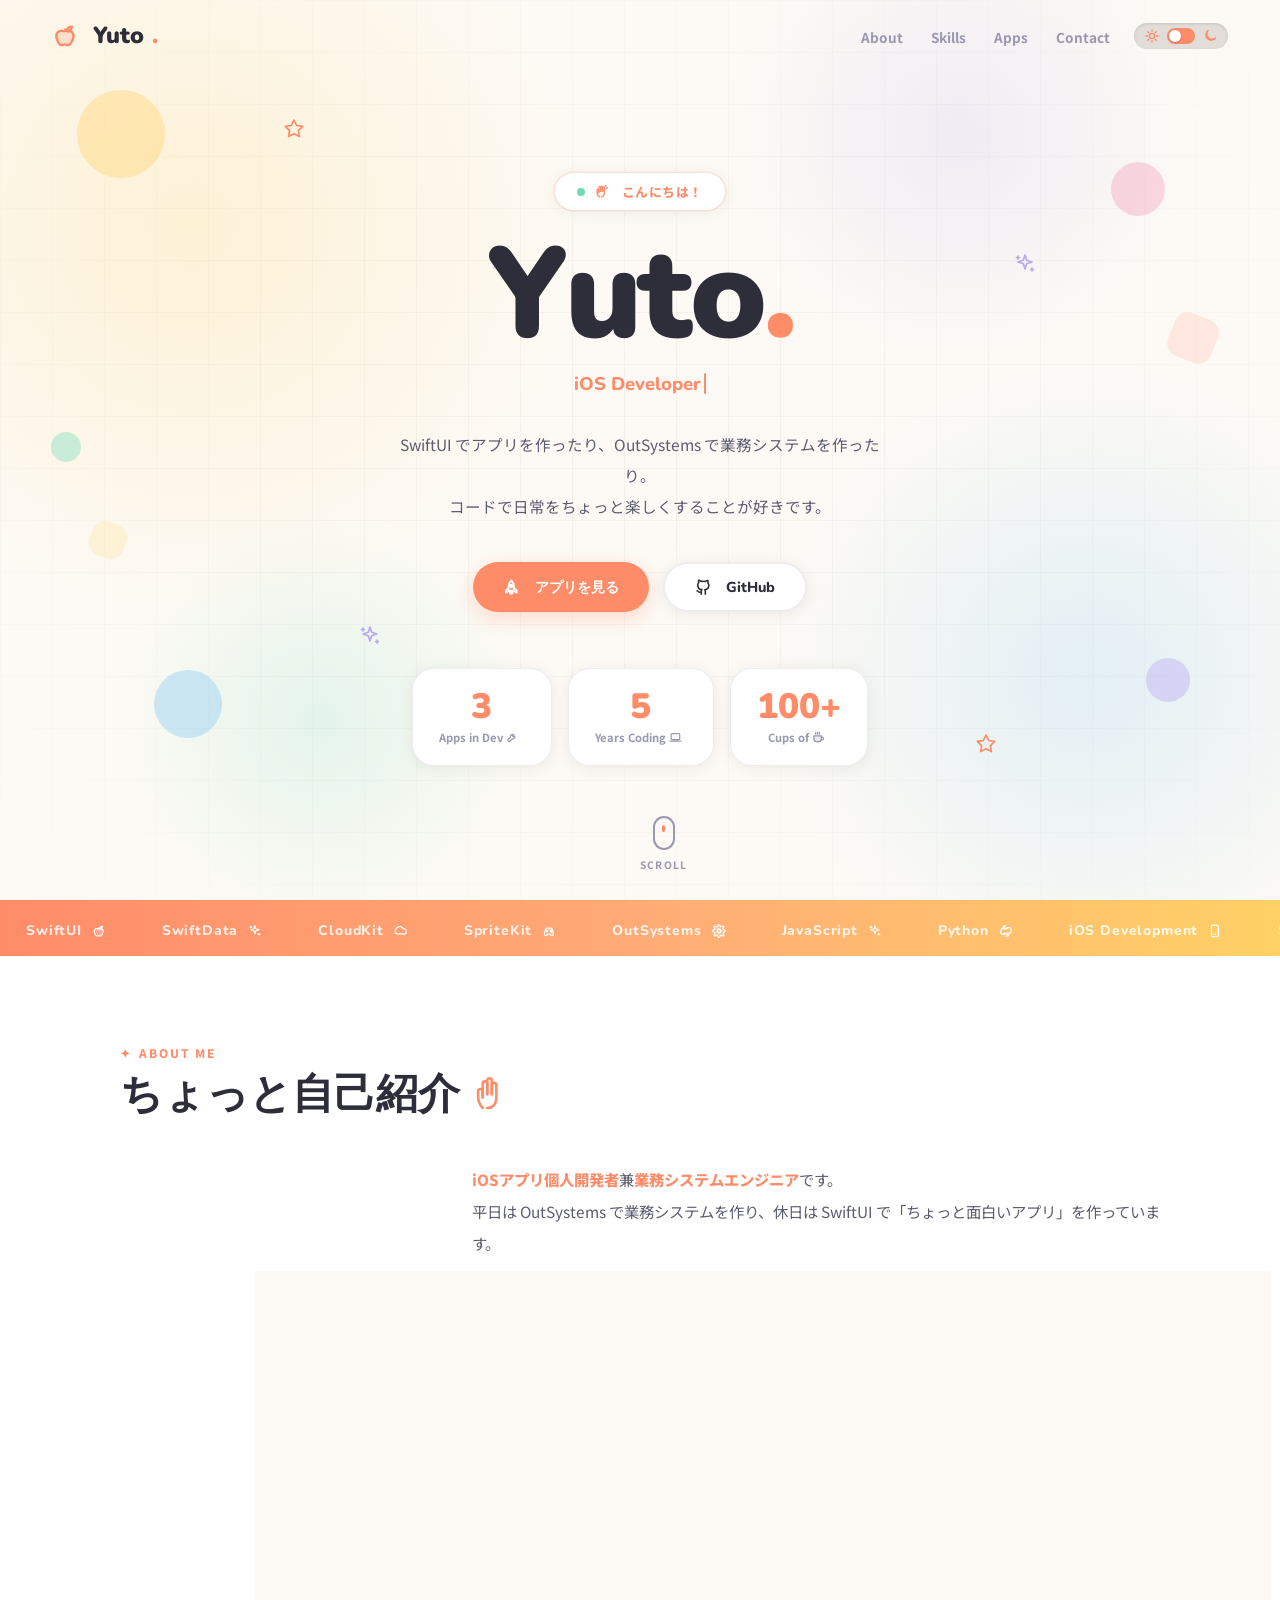
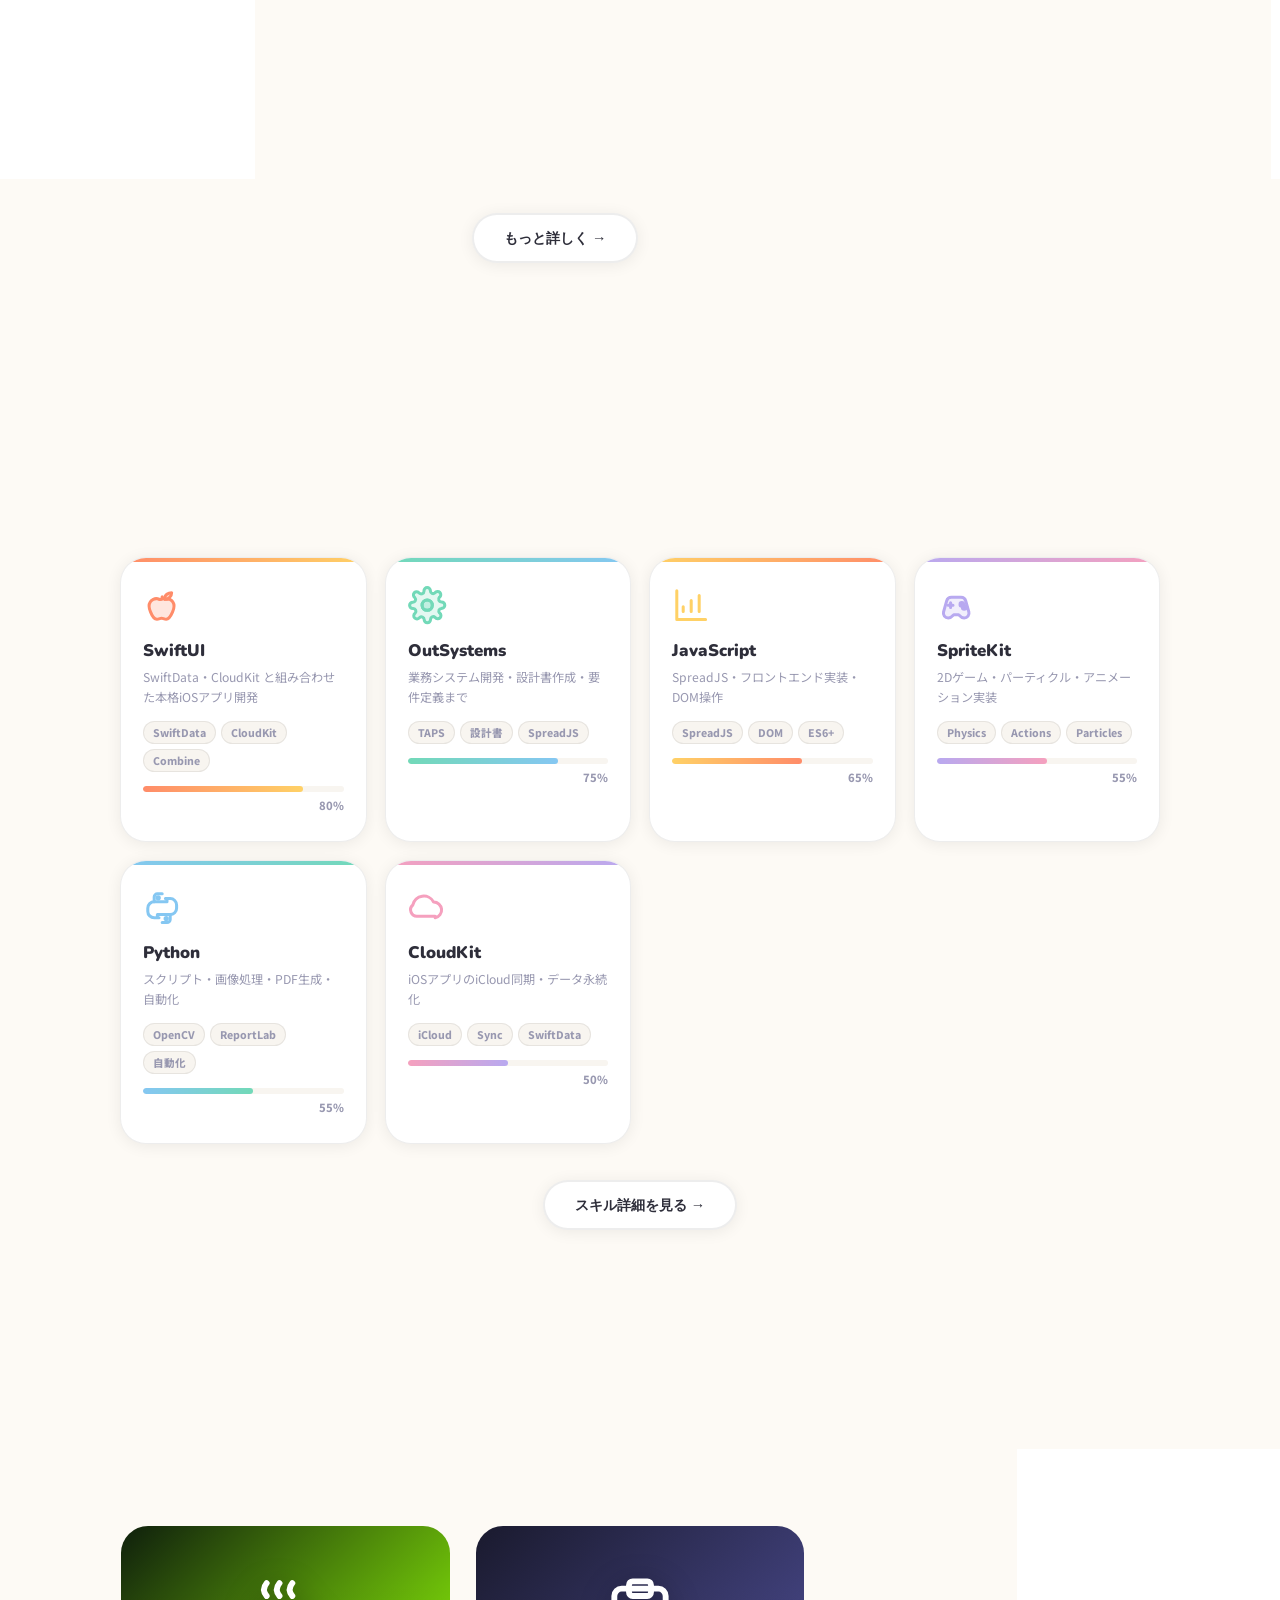
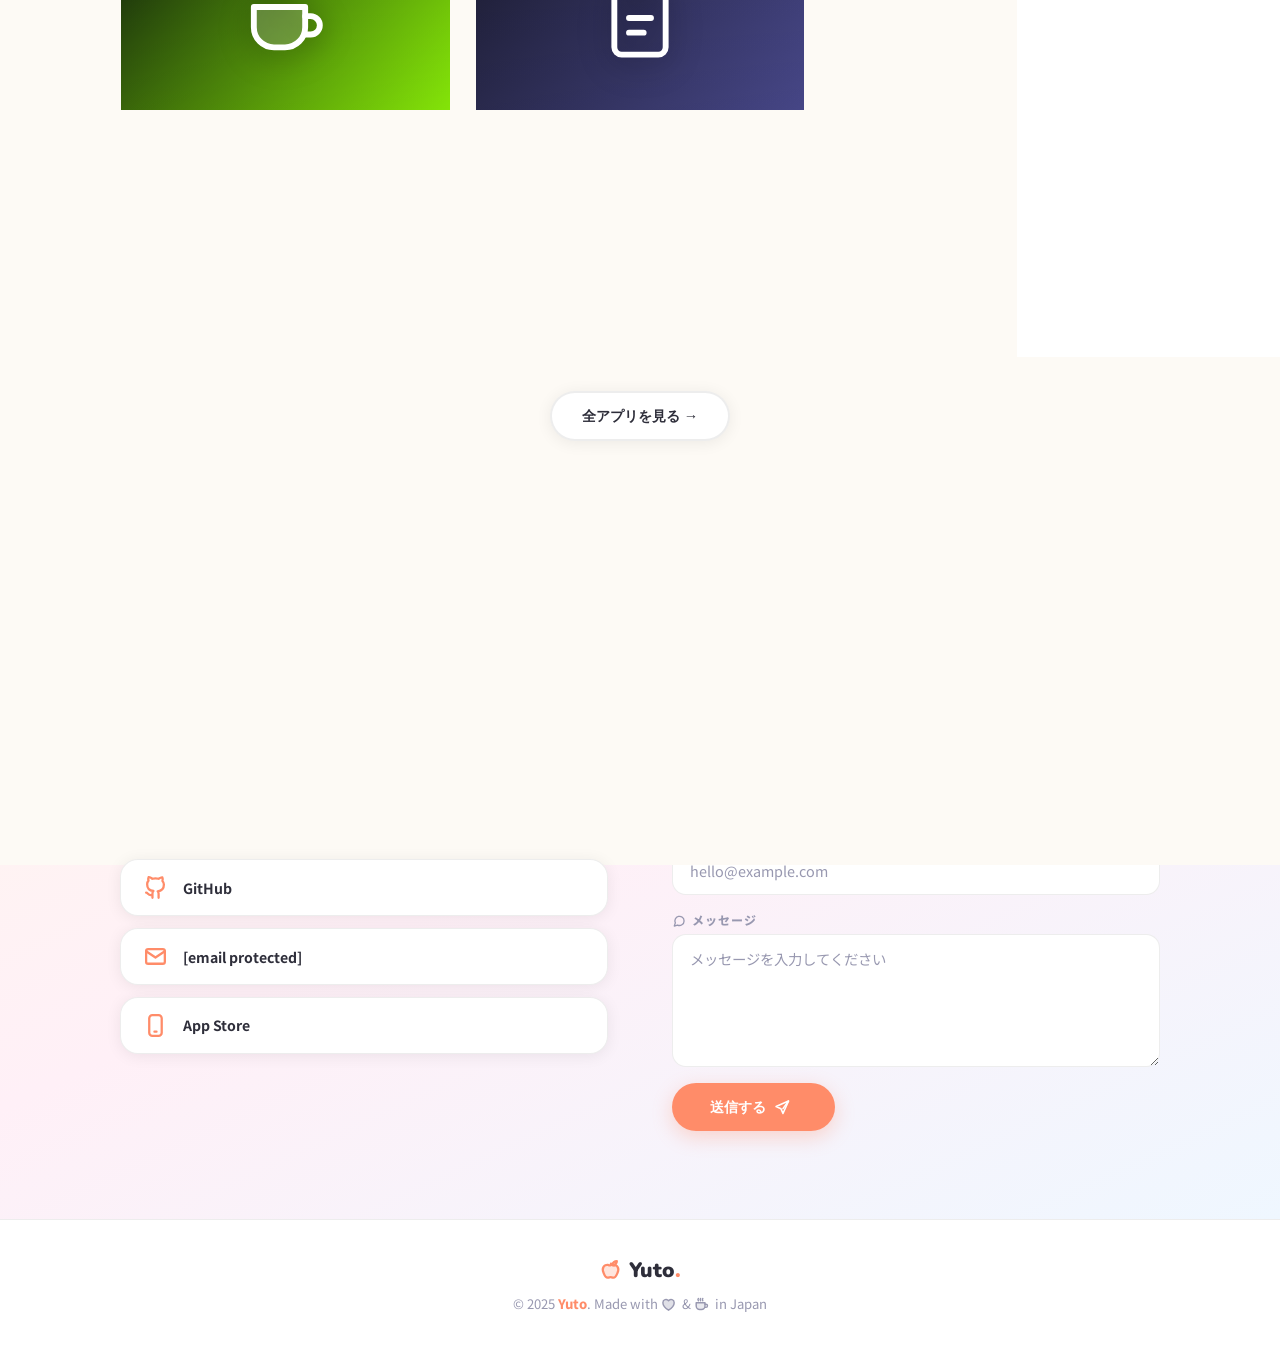
==== commit 9ab1c6f1: "Add icon set and replace emojis with SVG icons Add a reusable SVG icon set (home/icons.js) with an I" ====
--- a/home/index.html
+++ b/home/index.html
@@ -3,7 +3,7 @@
 <head>
 <meta charset="UTF-8"/>
 <meta name="viewport" content="width=device-width,initial-scale=1.0"/>
-<title>Yuto's Portfolio 🍎</title>
+<title>Yuto's Portfolio</title>
 <link rel="preconnect" href="https://fonts.googleapis.com"/>
 <link rel="preconnect" href="https://fonts.gstatic.com" crossorigin/>
 <link href="https://fonts.googleapis.com/css2?family=Nunito:wght@400;600;700;800;900&family=Noto+Sans+JP:wght@400;500;700&family=JetBrains+Mono:wght@700&display=swap" rel="stylesheet"/>
@@ -14,7 +14,7 @@
 <!-- ═══ NAV ═══════════════════════════════════════ -->
 <nav id="nav">
   <button class="nav-logo" onclick="showPage('home')">
-    <span class="logo-emoji">🍎</span>Yuto<span>.</span>
+    <span class="logo-emoji ic" data-icon="apple"></span>Yuto<span>.</span>
   </button>
   <div class="nav-right">
     <ul>
@@ -24,9 +24,9 @@
       <li><a id="nav-contact"onclick="showPage('contact')" href="#">Contact</a></li>
     </ul>
     <button class="theme-toggle" id="themeToggle">
-      <span style="font-size:1rem">☀️</span>
+      <span class="ic theme-ic" data-icon="sun"></span>
       <div class="toggle-pill"></div>
-      <span style="font-size:1rem">🌙</span>
+      <span class="ic theme-ic" data-icon="moon"></span>
     </button>
   </div>
 </nav>
@@ -42,23 +42,23 @@
     <div class="deco dc dc1"></div><div class="deco dc dc2"></div>
     <div class="deco dc dc3"></div><div class="deco dc dc4"></div><div class="deco dc dc5"></div>
     <div class="deco ds ds1"></div><div class="deco ds ds2"></div>
-    <div class="dst dst1">⭐</div><div class="dst dst2">✨</div>
-    <div class="dst dst3">💫</div><div class="dst dst4">⭐</div>
+    <div class="dst dst1 ic" data-icon="star"></div><div class="dst dst2 ic" data-icon="sparkle"></div>
+    <div class="dst dst3 ic" data-icon="sparkle"></div><div class="dst dst4 ic" data-icon="star"></div>
     <div class="hero-inner">
-      <div class="hero-badge"><div class="badge-dot"></div>👋 こんにちは！</div>
+      <div class="hero-badge"><div class="badge-dot"></div><span class="ic inline-ic" data-icon="wave"></span>こんにちは！</div>
       <h1 class="hero-name" id="heroName"></h1>
       <div class="hero-typing-wrap">
         <div class="hero-typing"><span id="typingText"></span><span class="typing-cursor"></span></div>
       </div>
-      <p class="hero-desc">SwiftUI でアプリを作ったり、OutSystems で業務システムを作ったり。<br>コードで日常をちょっと楽しくすることが好きです 🌿</p>
+      <p class="hero-desc">SwiftUI でアプリを作ったり、OutSystems で業務システムを作ったり。<br>コードで日常をちょっと楽しくすることが好きです。</p>
       <div class="hero-btns">
-        <button onclick="showPage('apps')" class="btn btn-primary btn-shine">🚀 アプリを見る</button>
-        <a href="https://github.com/" target="_blank" class="btn btn-outline btn-shine">🐙 GitHub</a>
+        <button onclick="showPage('apps')" class="btn btn-primary btn-shine"><span class="ic inline-ic" data-icon="rocket"></span>アプリを見る</button>
+        <a href="https://github.com/yuto1201" target="_blank" rel="noopener" class="btn btn-outline btn-shine"><span class="ic inline-ic" data-icon="github"></span>GitHub</a>
       </div>
       <div class="hero-stats">
-        <div class="stat"><div class="stat-num" data-target="3">0</div><div class="stat-label">Apps in Dev 🛠️</div></div>
-        <div class="stat"><div class="stat-num" data-target="5">0</div><div class="stat-label">Years Coding 💻</div></div>
-        <div class="stat"><div class="stat-num" data-target="100">0</div><div class="stat-label">Cups of ☕</div></div>
+        <div class="stat"><div class="stat-num" data-target="3">0</div><div class="stat-label">Apps in Dev <span class="ic inline-ic" data-icon="wrench"></span></div></div>
+        <div class="stat"><div class="stat-num" data-target="5">0</div><div class="stat-label">Years Coding <span class="ic inline-ic" data-icon="laptop"></span></div></div>
+        <div class="stat"><div class="stat-num" data-target="100">0</div><div class="stat-label">Cups of <span class="ic inline-ic" data-icon="coffee"></span></div></div>
       </div>
     </div>
     <div class="scroll-hint">
@@ -69,57 +69,57 @@
 
   <!-- MARQUEE -->
   <div class="marquee-wrap"><div class="marquee-track">
-    <span class="marquee-item">SwiftUI <span class="mi">🍎</span></span>
-    <span class="marquee-item">SwiftData <span class="mi">✦</span></span>
-    <span class="marquee-item">CloudKit <span class="mi">☁️</span></span>
-    <span class="marquee-item">SpriteKit <span class="mi">🎮</span></span>
-    <span class="marquee-item">OutSystems <span class="mi">⚙️</span></span>
-    <span class="marquee-item">JavaScript <span class="mi">✦</span></span>
-    <span class="marquee-item">Python <span class="mi">🐍</span></span>
-    <span class="marquee-item">iOS Development <span class="mi">📱</span></span>
-    <span class="marquee-item">SwiftUI <span class="mi">🍎</span></span>
-    <span class="marquee-item">SwiftData <span class="mi">✦</span></span>
-    <span class="marquee-item">CloudKit <span class="mi">☁️</span></span>
-    <span class="marquee-item">SpriteKit <span class="mi">🎮</span></span>
-    <span class="marquee-item">OutSystems <span class="mi">⚙️</span></span>
-    <span class="marquee-item">JavaScript <span class="mi">✦</span></span>
-    <span class="marquee-item">Python <span class="mi">🐍</span></span>
-    <span class="marquee-item">iOS Development <span class="mi">📱</span></span>
+    <span class="marquee-item">SwiftUI <span class="mi ic" data-icon="apple"></span></span>
+    <span class="marquee-item">SwiftData <span class="mi ic" data-icon="sparkle"></span></span>
+    <span class="marquee-item">CloudKit <span class="mi ic" data-icon="cloud"></span></span>
+    <span class="marquee-item">SpriteKit <span class="mi ic" data-icon="gamepad"></span></span>
+    <span class="marquee-item">OutSystems <span class="mi ic" data-icon="gear"></span></span>
+    <span class="marquee-item">JavaScript <span class="mi ic" data-icon="sparkle"></span></span>
+    <span class="marquee-item">Python <span class="mi ic" data-icon="python"></span></span>
+    <span class="marquee-item">iOS Development <span class="mi ic" data-icon="phone"></span></span>
+    <span class="marquee-item">SwiftUI <span class="mi ic" data-icon="apple"></span></span>
+    <span class="marquee-item">SwiftData <span class="mi ic" data-icon="sparkle"></span></span>
+    <span class="marquee-item">CloudKit <span class="mi ic" data-icon="cloud"></span></span>
+    <span class="marquee-item">SpriteKit <span class="mi ic" data-icon="gamepad"></span></span>
+    <span class="marquee-item">OutSystems <span class="mi ic" data-icon="gear"></span></span>
+    <span class="marquee-item">JavaScript <span class="mi ic" data-icon="sparkle"></span></span>
+    <span class="marquee-item">Python <span class="mi ic" data-icon="python"></span></span>
+    <span class="marquee-item">iOS Development <span class="mi ic" data-icon="phone"></span></span>
   </div></div>
 
   <!-- ABOUT SNIPPET -->
   <section id="home-about" class="section-wrap">
     <div class="inner">
       <p class="eyebrow rv">About Me</p>
-      <h2 class="stitle rv">ちょっと自己紹介 <em>🙋</em></h2>
+      <h2 class="stitle rv">ちょっと自己紹介 <em class="ic em-ic" data-icon="hand"></em></h2>
       <div class="about-layout">
         <div class="rv-l">
           <div class="avatar-card">
-            <span class="avatar-emoji">👨‍💻</span>
+            <span class="avatar-emoji ic" data-icon="devPerson"></span>
             <div class="avatar-name">Yuto</div>
             <div class="avatar-role">iOS Dev &amp; Engineer</div>
             <hr class="avatar-divider"/>
             <div class="avatar-facts">
-              <div class="fact-row"><span class="fact-icon">📍</span><span class="fact-val">Japan</span></div>
-              <div class="fact-row"><span class="fact-icon">🎯</span><span class="fact-val">iOS Dev / OutSystems</span></div>
-              <div class="fact-row"><span class="fact-icon">🏯</span><span class="fact-val">神社仏閣 &amp; 御朱印</span></div>
-              <div class="fact-row"><span class="fact-icon">☕</span><span class="fact-val">カフェイン愛好家</span></div>
+              <div class="fact-row"><span class="fact-icon ic" data-icon="pin"></span><span class="fact-val">Japan</span></div>
+              <div class="fact-row"><span class="fact-icon ic" data-icon="target"></span><span class="fact-val">iOS Dev / OutSystems</span></div>
+              <div class="fact-row"><span class="fact-icon ic" data-icon="shrine"></span><span class="fact-val">神社仏閣 &amp; 御朱印</span></div>
+              <div class="fact-row"><span class="fact-icon ic" data-icon="coffee"></span><span class="fact-val">カフェイン愛好家</span></div>
             </div>
             <div class="avatar-badges">
-              <span class="av-badge">🍎 Swift</span><span class="av-badge">⚙️ OutSystems</span>
-              <span class="av-badge">🌿 CloudKit</span><span class="av-badge">🎮 SpriteKit</span>
+              <span class="av-badge"><span class="ic inline-ic" data-icon="apple"></span>Swift</span><span class="av-badge"><span class="ic inline-ic" data-icon="gear"></span>OutSystems</span>
+              <span class="av-badge"><span class="ic inline-ic" data-icon="cloud"></span>CloudKit</span><span class="av-badge"><span class="ic inline-ic" data-icon="gamepad"></span>SpriteKit</span>
             </div>
           </div>
         </div>
         <div class="about-content rv-r">
           <p><strong>iOSアプリ個人開発者</strong>兼<strong>業務システムエンジニア</strong>です。<br>平日は OutSystems で業務システムを作り、休日は SwiftUI で「ちょっと面白いアプリ」を作っています。</p>
-          <p>神社仏閣巡りと御朱印収集が趣味で、全国の神社データを調べているうちにアプリを作り始めました 🏯<br>コードも御朱印帳も、どちらも積み上がる一方です笑</p>
+          <p>神社仏閣巡りと御朱印収集が趣味で、全国の神社データを調べているうちにアプリを作り始めました。<br>コードも御朱印帳も、どちらも積み上がる一方です笑</p>
           <div class="about-quote">「コードを書くのも、御朱印を集めるのも、積み上げていく感じが好きです。気づいたらすごいところまで来てた、みたいな。」</div>
           <div class="story-cards">
-            <div class="story-card rv-pop" style="transition-delay:.05s"><span class="story-card-icon">📱</span><div class="story-card-title">iOS Development</div><div class="story-card-desc">SwiftUI + SwiftData + CloudKit でゼロからアプリを作れます</div></div>
-            <div class="story-card rv-pop" style="transition-delay:.1s"><span class="story-card-icon">⚙️</span><div class="story-card-title">OutSystems</div><div class="story-card-desc">業務システムの設計・実装・テストまで幅広く担当</div></div>
-            <div class="story-card rv-pop" style="transition-delay:.15s"><span class="story-card-icon">🏯</span><div class="story-card-title">御朱印 Lover</div><div class="story-card-desc">神社仏閣巡りが趣味。全国の神社データを調べるのが楽しい</div></div>
-            <div class="story-card rv-pop" style="transition-delay:.2s"><span class="story-card-icon">☕</span><div class="story-card-title">カフェイン管理</div><div class="story-card-desc">Monster Energy の摂取量を記録するアプリも開発中！</div></div>
+            <div class="story-card rv-pop" style="transition-delay:.05s"><span class="story-card-icon ic" data-icon="phone"></span><div class="story-card-title">iOS Development</div><div class="story-card-desc">SwiftUI + SwiftData + CloudKit でゼロからアプリを作れます</div></div>
+            <div class="story-card rv-pop" style="transition-delay:.1s"><span class="story-card-icon ic" data-icon="gear"></span><div class="story-card-title">OutSystems</div><div class="story-card-desc">業務システムの設計・実装・テストまで幅広く担当</div></div>
+            <div class="story-card rv-pop" style="transition-delay:.15s"><span class="story-card-icon ic" data-icon="shrine"></span><div class="story-card-title">御朱印 Lover</div><div class="story-card-desc">神社仏閣巡りが趣味。全国の神社データを調べるのが楽しい</div></div>
+            <div class="story-card rv-pop" style="transition-delay:.2s"><span class="story-card-icon ic" data-icon="coffee"></span><div class="story-card-title">カフェイン管理</div><div class="story-card-desc">Monster Energy の摂取量を記録するアプリも開発中！</div></div>
           </div>
           <div style="margin-top:28px"><button onclick="showPage('about')" class="btn btn-outline">もっと詳しく →</button></div>
         </div>
@@ -131,14 +131,14 @@
   <section id="home-skills" class="section-wrap">
     <div class="inner">
       <p class="eyebrow rv">Tech Stack</p>
-      <h2 class="stitle rv">できること <em>✨</em></h2>
+      <h2 class="stitle rv">できること <em class="ic em-ic" data-icon="sparkle"></em></h2>
       <div class="skills-grid">
-        <div class="skill-card sc-peach rv" style="transition-delay:.04s"><span class="skill-icon">🍎</span><div class="skill-name">SwiftUI</div><div class="skill-desc">SwiftData・CloudKit と組み合わせた本格iOSアプリ開発</div><div class="skill-tags"><span class="skill-tag">SwiftData</span><span class="skill-tag">CloudKit</span><span class="skill-tag">Combine</span></div><div class="skill-bar-wrap"><div class="skill-bar" data-width="80" style="background:linear-gradient(90deg,#FF8C69,#FFD166)"></div></div><div class="skill-pct">80%</div></div>
-        <div class="skill-card sc-mint rv" style="transition-delay:.08s"><span class="skill-icon">⚙️</span><div class="skill-name">OutSystems</div><div class="skill-desc">業務システム開発・設計書作成・要件定義まで</div><div class="skill-tags"><span class="skill-tag">TAPS</span><span class="skill-tag">設計書</span><span class="skill-tag">SpreadJS</span></div><div class="skill-bar-wrap"><div class="skill-bar" data-width="75" style="background:linear-gradient(90deg,#72D9B8,#85C7F2)"></div></div><div class="skill-pct">75%</div></div>
-        <div class="skill-card sc-yellow rv" style="transition-delay:.12s"><span class="skill-icon">📊</span><div class="skill-name">JavaScript</div><div class="skill-desc">SpreadJS・フロントエンド実装・DOM操作</div><div class="skill-tags"><span class="skill-tag">SpreadJS</span><span class="skill-tag">DOM</span><span class="skill-tag">ES6+</span></div><div class="skill-bar-wrap"><div class="skill-bar" data-width="65" style="background:linear-gradient(90deg,#FFD166,#FF8C69)"></div></div><div class="skill-pct">65%</div></div>
-        <div class="skill-card sc-lav rv" style="transition-delay:.16s"><span class="skill-icon">🎮</span><div class="skill-name">SpriteKit</div><div class="skill-desc">2Dゲーム・パーティクル・アニメーション実装</div><div class="skill-tags"><span class="skill-tag">Physics</span><span class="skill-tag">Actions</span><span class="skill-tag">Particles</span></div><div class="skill-bar-wrap"><div class="skill-bar" data-width="55" style="background:linear-gradient(90deg,#B8A9F0,#F5A0BE)"></div></div><div class="skill-pct">55%</div></div>
-        <div class="skill-card sc-sky rv" style="transition-delay:.2s"><span class="skill-icon">🐍</span><div class="skill-name">Python</div><div class="skill-desc">スクリプト・画像処理・PDF生成・自動化</div><div class="skill-tags"><span class="skill-tag">OpenCV</span><span class="skill-tag">ReportLab</span><span class="skill-tag">自動化</span></div><div class="skill-bar-wrap"><div class="skill-bar" data-width="55" style="background:linear-gradient(90deg,#85C7F2,#72D9B8)"></div></div><div class="skill-pct">55%</div></div>
-        <div class="skill-card sc-pink rv" style="transition-delay:.24s"><span class="skill-icon">☁️</span><div class="skill-name">CloudKit</div><div class="skill-desc">iOSアプリのiCloud同期・データ永続化</div><div class="skill-tags"><span class="skill-tag">iCloud</span><span class="skill-tag">Sync</span><span class="skill-tag">SwiftData</span></div><div class="skill-bar-wrap"><div class="skill-bar" data-width="50" style="background:linear-gradient(90deg,#F5A0BE,#B8A9F0)"></div></div><div class="skill-pct">50%</div></div>
+        <div class="skill-card sc-peach rv" style="transition-delay:.04s"><span class="skill-icon ic" data-icon="apple"></span><div class="skill-name">SwiftUI</div><div class="skill-desc">SwiftData・CloudKit と組み合わせた本格iOSアプリ開発</div><div class="skill-tags"><span class="skill-tag">SwiftData</span><span class="skill-tag">CloudKit</span><span class="skill-tag">Combine</span></div><div class="skill-bar-wrap"><div class="skill-bar" data-width="80" style="background:linear-gradient(90deg,#FF8C69,#FFD166)"></div></div><div class="skill-pct">80%</div></div>
+        <div class="skill-card sc-mint rv" style="transition-delay:.08s"><span class="skill-icon ic" data-icon="gear"></span><div class="skill-name">OutSystems</div><div class="skill-desc">業務システム開発・設計書作成・要件定義まで</div><div class="skill-tags"><span class="skill-tag">TAPS</span><span class="skill-tag">設計書</span><span class="skill-tag">SpreadJS</span></div><div class="skill-bar-wrap"><div class="skill-bar" data-width="75" style="background:linear-gradient(90deg,#72D9B8,#85C7F2)"></div></div><div class="skill-pct">75%</div></div>
+        <div class="skill-card sc-yellow rv" style="transition-delay:.12s"><span class="skill-icon ic" data-icon="chart"></span><div class="skill-name">JavaScript</div><div class="skill-desc">SpreadJS・フロントエンド実装・DOM操作</div><div class="skill-tags"><span class="skill-tag">SpreadJS</span><span class="skill-tag">DOM</span><span class="skill-tag">ES6+</span></div><div class="skill-bar-wrap"><div class="skill-bar" data-width="65" style="background:linear-gradient(90deg,#FFD166,#FF8C69)"></div></div><div class="skill-pct">65%</div></div>
+        <div class="skill-card sc-lav rv" style="transition-delay:.16s"><span class="skill-icon ic" data-icon="gamepad"></span><div class="skill-name">SpriteKit</div><div class="skill-desc">2Dゲーム・パーティクル・アニメーション実装</div><div class="skill-tags"><span class="skill-tag">Physics</span><span class="skill-tag">Actions</span><span class="skill-tag">Particles</span></div><div class="skill-bar-wrap"><div class="skill-bar" data-width="55" style="background:linear-gradient(90deg,#B8A9F0,#F5A0BE)"></div></div><div class="skill-pct">55%</div></div>
+        <div class="skill-card sc-sky rv" style="transition-delay:.2s"><span class="skill-icon ic" data-icon="python"></span><div class="skill-name">Python</div><div class="skill-desc">スクリプト・画像処理・PDF生成・自動化</div><div class="skill-tags"><span class="skill-tag">OpenCV</span><span class="skill-tag">ReportLab</span><span class="skill-tag">自動化</span></div><div class="skill-bar-wrap"><div class="skill-bar" data-width="55" style="background:linear-gradient(90deg,#85C7F2,#72D9B8)"></div></div><div class="skill-pct">55%</div></div>
+        <div class="skill-card sc-pink rv" style="transition-delay:.24s"><span class="skill-icon ic" data-icon="cloud"></span><div class="skill-name">CloudKit</div><div class="skill-desc">iOSアプリのiCloud同期・データ永続化</div><div class="skill-tags"><span class="skill-tag">iCloud</span><span class="skill-tag">Sync</span><span class="skill-tag">SwiftData</span></div><div class="skill-bar-wrap"><div class="skill-bar" data-width="50" style="background:linear-gradient(90deg,#F5A0BE,#B8A9F0)"></div></div><div class="skill-pct">50%</div></div>
       </div>
       <div style="margin-top:36px;text-align:center"><button onclick="showPage('skills')" class="btn btn-outline">スキル詳細を見る →</button></div>
     </div>
@@ -148,19 +148,15 @@
   <section id="home-apps" class="section-wrap">
     <div class="inner">
       <p class="eyebrow rv">Works</p>
-      <h2 class="stitle rv">作ったアプリたち <em>📱</em></h2>
+      <h2 class="stitle rv">作ったアプリたち <em class="ic em-ic" data-icon="phone"></em></h2>
       <div class="apps-grid">
         <div class="app-card rv" style="transition-delay:.04s">
-          <div class="app-thumb"><div class="app-thumb-bg" style="background:linear-gradient(135deg,#FFE5D9,#FFCBA4)"></div><div class="app-thumb-overlay"></div><span class="app-thumb-emoji">⚡</span></div>
-          <div class="app-body"><span class="app-tag-pill" style="background:rgba(255,140,105,.12);color:var(--peach)">🏃 Health &amp; Fitness</span><div class="app-name">App Name 01</div><div class="app-desc">アプリの説明をここに追加してください。どんな課題を解決するか書きましょう。</div><div class="app-footer"><a href="#" class="app-link">App Store で見る →</a><span class="app-platform">iOS</span></div></div>
+          <div class="app-thumb"><div class="app-thumb-bg" style="background:linear-gradient(135deg,#0F1F0C,#8CF208)"></div><div class="app-thumb-overlay"></div><span class="app-thumb-emoji ic" data-icon="coffee"></span></div>
+          <div class="app-body"><span class="app-tag-pill" style="background:rgba(114,217,184,.15);color:#2a9d7a"><span class="ic inline-ic" data-icon="coffee"></span>Health &amp; Fitness</span><div class="app-name">CafLog</div><div class="app-desc">カフェイン摂取量と代謝残量をリアルタイムで可視化。半減期シミュレーションで就寝時刻までの推移まで教えてくれる iOS アプリ。</div><div class="app-footer"><a href="https://apps.apple.com/us/app/caflog/id6760961086" target="_blank" rel="noopener" class="app-link">App Store で見る →</a><span class="app-platform">iOS</span></div></div>
         </div>
         <div class="app-card rv" style="transition-delay:.08s">
-          <div class="app-thumb"><div class="app-thumb-bg" style="background:linear-gradient(135deg,#EEE8FF,#D8CFFF)"></div><div class="app-thumb-overlay"></div><span class="app-thumb-emoji">🏯</span></div>
-          <div class="app-body"><span class="app-tag-pill" style="background:rgba(184,169,240,.15);color:#7c5cbf">🌸 Lifestyle</span><div class="app-name">App Name 02</div><div class="app-desc">アプリの説明をここに追加してください。どんな課題を解決するか書きましょう。</div><div class="app-footer"><a href="#" class="app-link">App Store で見る →</a><span class="app-platform">iOS</span></div></div>
-        </div>
-        <div class="app-card rv" style="transition-delay:.12s">
-          <div class="app-thumb"><div class="app-thumb-bg" style="background:linear-gradient(135deg,#DCFFF3,#B6F0DA)"></div><div class="app-thumb-overlay"></div><span class="app-thumb-emoji">🌸</span></div>
-          <div class="app-body"><span class="app-tag-pill" style="background:rgba(114,217,184,.15);color:#2a9d7a">🎯 Productivity</span><div class="app-name">App Name 03</div><div class="app-desc">アプリの説明をここに追加してください。どんな課題を解決するか書きましょう。</div><div class="app-footer"><a href="#" class="app-link">App Store で見る →</a><span class="app-platform">iOS</span></div></div>
+          <div class="app-thumb"><div class="app-thumb-bg" style="background:linear-gradient(135deg,#1a1a2e,#4a4a8e)"></div><div class="app-thumb-overlay"></div><span class="app-thumb-emoji ic" data-icon="clipboard"></span></div>
+          <div class="app-body"><span class="app-tag-pill" style="background:rgba(133,199,242,.15);color:#2d6ba3"><span class="ic inline-ic" data-icon="clipboard"></span>Productivity</span><div class="app-name">SubLog</div><div class="app-desc">サブスクリプションを棚卸しして、年間コストをひと目で把握できる iOS アプリ。App Store 審査準備中、近日公開予定。</div><div class="app-footer"><span class="app-link" style="color:var(--muted)">Coming Soon</span><span class="app-platform">iOS</span></div></div>
         </div>
       </div>
       <div style="margin-top:36px;text-align:center"><button onclick="showPage('apps')" class="btn btn-outline">全アプリを見る →</button></div>
@@ -171,27 +167,27 @@
   <section id="home-contact" class="section-wrap">
     <div class="inner">
       <p class="eyebrow rv">Contact</p>
-      <h2 class="stitle rv">お気軽にどうぞ <em>✉️</em></h2>
+      <h2 class="stitle rv">お気軽にどうぞ <em class="ic em-ic" data-icon="mail"></em></h2>
       <div class="contact-layout">
         <div class="rv-l">
-          <div class="contact-intro"><p>お仕事のご依頼・コラボ・ちょっとした質問、<br>なんでもお気軽にどうぞ 😊<br>2〜3営業日以内にお返しします！</p></div>
+          <div class="contact-intro"><p>お仕事のご依頼・コラボ・ちょっとした質問、<br>なんでもお気軽にどうぞ。<br>2〜3営業日以内にお返しします！</p></div>
           <div class="contact-links">
-            <a href="https://github.com/" target="_blank" class="c-link"><span class="c-icon">🐙</span><span>GitHub</span></a>
-            <a href="/cdn-cgi/l/email-protection#c9b0a6bcbb89aca4a8a0a5e7aaa6a4" class="c-link"><span class="c-icon">✉️</span><span><span class="__cf_email__" data-cfemail="ef96809a9daf8a828e8683c18c8082">[email&#160;protected]</span></span></a>
-            <a href="https://apps.apple.com/" target="_blank" class="c-link"><span class="c-icon">📱</span><span>App Store</span></a>
+            <a href="https://github.com/yuto1201" target="_blank" rel="noopener" class="c-link"><span class="c-icon ic" data-icon="github"></span><span>GitHub</span></a>
+            <a href="/cdn-cgi/l/email-protection#c9b0a6bcbb89aca4a8a0a5e7aaa6a4" class="c-link"><span class="c-icon ic" data-icon="mail"></span><span><span class="__cf_email__" data-cfemail="ef96809a9daf8a828e8683c18c8082">[email&#160;protected]</span></span></a>
+            <a href="https://apps.apple.com/" target="_blank" class="c-link"><span class="c-icon ic" data-icon="phone"></span><span>App Store</span></a>
           </div>
         </div>
         <div class="form rv-r">
-          <div class="form-row"><label>👤 お名前</label><input type="text" placeholder="山田 太郎"/></div>
-          <div class="form-row"><label>✉️ メールアドレス</label><input type="email" placeholder="hello@example.com"/></div>
-          <div class="form-row"><label>💬 メッセージ</label><textarea rows="5" placeholder="メッセージを入力してください 😊"></textarea></div>
-          <button class="btn-send">送信する ✈️</button>
-        </div>
-      </div>
-    </div>
-  </section>
-
-  <footer><span class="footer-logo" onclick="showPage('home')">🍎 Yuto<span>.</span></span><p>© 2025 <a href="#" onclick="showPage('home')">Yuto</a>. Made with ❤️ &amp; ☕ in Japan</p></footer>
+          <div class="form-row"><label><span class="ic inline-ic" data-icon="user"></span>お名前</label><input type="text" placeholder="山田 太郎"/></div>
+          <div class="form-row"><label><span class="ic inline-ic" data-icon="mail"></span>メールアドレス</label><input type="email" placeholder="hello@example.com"/></div>
+          <div class="form-row"><label><span class="ic inline-ic" data-icon="chat"></span>メッセージ</label><textarea rows="5" placeholder="メッセージを入力してください"></textarea></div>
+          <button class="btn-send">送信する<span class="ic inline-ic" data-icon="paperPlane"></span></button>
+        </div>
+      </div>
+    </div>
+  </section>
+
+  <footer><span class="footer-logo" onclick="showPage('home')"><span class="ic inline-ic" data-icon="apple"></span>Yuto<span>.</span></span><p>© 2025 <a href="#" onclick="showPage('home')">Yuto</a>. Made with <span class="ic inline-ic" data-icon="heart"></span>&amp; <span class="ic inline-ic" data-icon="coffee"></span>in Japan</p></footer>
 </div>
 
 <!-- ═══════════════════════════════════════════════
@@ -201,7 +197,7 @@
   <div class="page-hero" style="background:radial-gradient(circle 520px at 15% 30%,rgba(255,209,102,.2) 0%,transparent 65%),radial-gradient(circle 420px at 85% 70%,rgba(245,160,190,.18) 0%,transparent 65%),var(--bg)">
     <div class="ph-deco phd-a1"></div><div class="ph-deco phd-a2"></div><div class="ph-deco phd-a3"></div>
     <div class="page-hero-inner">
-      <div class="page-eyebrow">🙋 Profile</div>
+      <div class="page-eyebrow"><span class="ic inline-ic" data-icon="hand"></span>Profile</div>
       <h1 class="page-title">About<span class="dot">.</span></h1>
       <p class="page-desc">iOSアプリを作りながら業務システムを開発する、<br>ちょっと変なエンジニアのプロフィールです。</p>
     </div>
@@ -212,21 +208,21 @@
       <div class="about-layout">
         <div class="rv-l">
           <div class="avatar-card">
-            <span class="avatar-emoji">👨‍💻</span>
+            <span class="avatar-emoji ic" data-icon="devPerson"></span>
             <div class="avatar-name">Yuto</div>
             <div class="avatar-role">iOS Dev &amp; Engineer</div>
             <hr class="avatar-divider"/>
             <div class="avatar-facts">
-              <div class="fact-row"><span class="fact-icon">📍</span><span class="fact-val">Japan</span></div>
-              <div class="fact-row"><span class="fact-icon">💼</span><span class="fact-val">iOS Developer / Systems Engineer</span></div>
-              <div class="fact-row"><span class="fact-icon">🏯</span><span class="fact-val">神社仏閣 &amp; 御朱印収集</span></div>
-              <div class="fact-row"><span class="fact-icon">☕</span><span class="fact-val">カフェイン愛好家（Monster Energy）</span></div>
-              <div class="fact-row"><span class="fact-icon">📖</span><span class="fact-val">基本情報技術者 勉強中</span></div>
+              <div class="fact-row"><span class="fact-icon ic" data-icon="pin"></span><span class="fact-val">Japan</span></div>
+              <div class="fact-row"><span class="fact-icon ic" data-icon="briefcase"></span><span class="fact-val">iOS Developer / Systems Engineer</span></div>
+              <div class="fact-row"><span class="fact-icon ic" data-icon="shrine"></span><span class="fact-val">神社仏閣 &amp; 御朱印収集</span></div>
+              <div class="fact-row"><span class="fact-icon ic" data-icon="coffee"></span><span class="fact-val">カフェイン愛好家（Monster Energy）</span></div>
+              <div class="fact-row"><span class="fact-icon ic" data-icon="book"></span><span class="fact-val">基本情報技術者 勉強中</span></div>
             </div>
             <div class="avatar-badges">
-              <span class="av-badge">🍎 Swift</span><span class="av-badge">⚙️ OutSystems</span>
-              <span class="av-badge">🌿 CloudKit</span><span class="av-badge">🎮 SpriteKit</span>
-              <span class="av-badge">🐍 Python</span><span class="av-badge">📊 JavaScript</span>
+              <span class="av-badge"><span class="ic inline-ic" data-icon="apple"></span>Swift</span><span class="av-badge"><span class="ic inline-ic" data-icon="gear"></span>OutSystems</span>
+              <span class="av-badge"><span class="ic inline-ic" data-icon="cloud"></span>CloudKit</span><span class="av-badge"><span class="ic inline-ic" data-icon="gamepad"></span>SpriteKit</span>
+              <span class="av-badge"><span class="ic inline-ic" data-icon="python"></span>Python</span><span class="av-badge"><span class="ic inline-ic" data-icon="chart"></span>JavaScript</span>
             </div>
           </div>
         </div>
@@ -244,12 +240,12 @@
   <section class="section-wrap" style="background:var(--bg)">
     <div class="inner">
       <p class="eyebrow rv">Journey</p>
-      <h2 class="stitle rv">これまでの歩み <em>📅</em></h2>
+      <h2 class="stitle rv">これまでの歩み <em class="ic em-ic" data-icon="calendar"></em></h2>
       <div class="timeline">
-        <div class="tl-item rv" style="transition-delay:.04s"><div class="tl-dot">🌱</div><div class="tl-content"><div class="tl-year">Start</div><div class="tl-title">プログラミングとの出会い</div><div class="tl-desc">業務の中でコードに触れ、システム開発の面白さに気づく。OutSystems を使った業務システム開発を担当し始める。</div></div></div>
-        <div class="tl-item rv" style="transition-delay:.1s"><div class="tl-dot">🏯</div><div class="tl-content"><div class="tl-year">趣味がきっかけ</div><div class="tl-title">神社仏閣巡り → iOS 開発へ</div><div class="tl-desc">御朱印を記録するアプリが欲しくて Swift を独学で学び始める。SwiftUI の書き心地に感動して、本格的に iOS 開発にのめり込む。</div></div></div>
-        <div class="tl-item rv" style="transition-delay:.16s"><div class="tl-dot">📱</div><div class="tl-content"><div class="tl-year">アプリ開発</div><div class="tl-title">複数アプリを並行開発中</div><div class="tl-desc">カフェイン管理・御朱印収集・ポモドーロなど複数アプリを企画・開発中。SwiftData・CloudKit・SpriteKit を積極的に活用。</div></div></div>
-        <div class="tl-item rv" style="transition-delay:.22s"><div class="tl-dot">📖</div><div class="tl-content"><div class="tl-year">Now</div><div class="tl-title">さらなるスキルアップ</div><div class="tl-desc">基本情報技術者試験の学習に取り組みながら、アプリ開発・業務システム開発を継続中。</div></div></div>
+        <div class="tl-item rv" style="transition-delay:.04s"><div class="tl-dot ic" data-icon="sprout"></div><div class="tl-content"><div class="tl-year">Start</div><div class="tl-title">プログラミングとの出会い</div><div class="tl-desc">業務の中でコードに触れ、システム開発の面白さに気づく。OutSystems を使った業務システム開発を担当し始める。</div></div></div>
+        <div class="tl-item rv" style="transition-delay:.1s"><div class="tl-dot ic" data-icon="shrine"></div><div class="tl-content"><div class="tl-year">趣味がきっかけ</div><div class="tl-title">神社仏閣巡り → iOS 開発へ</div><div class="tl-desc">御朱印を記録するアプリが欲しくて Swift を独学で学び始める。SwiftUI の書き心地に感動して、本格的に iOS 開発にのめり込む。</div></div></div>
+        <div class="tl-item rv" style="transition-delay:.16s"><div class="tl-dot ic" data-icon="phone"></div><div class="tl-content"><div class="tl-year">アプリ開発</div><div class="tl-title">複数アプリを並行開発中</div><div class="tl-desc">カフェイン管理・御朱印収集・ポモドーロなど複数アプリを企画・開発中。SwiftData・CloudKit・SpriteKit を積極的に活用。</div></div></div>
+        <div class="tl-item rv" style="transition-delay:.22s"><div class="tl-dot ic" data-icon="book"></div><div class="tl-content"><div class="tl-year">Now</div><div class="tl-title">さらなるスキルアップ</div><div class="tl-desc">基本情報技術者試験の学習に取り組みながら、アプリ開発・業務システム開発を継続中。</div></div></div>
       </div>
     </div>
   </section>
@@ -257,25 +253,25 @@
   <section class="section-wrap" style="background:var(--bg2)">
     <div class="inner">
       <p class="eyebrow rv">Interests</p>
-      <h2 class="stitle rv">趣味・好きなこと <em>🎨</em></h2>
+      <h2 class="stitle rv">趣味・好きなこと <em class="ic em-ic" data-icon="palette"></em></h2>
       <div class="hobby-grid">
-        <div class="hobby-card rv-pop" style="transition-delay:.04s"><span class="hobby-icon">🏯</span><div class="hobby-name">神社仏閣巡り</div><div class="hobby-desc">全国の神社・お寺を訪れ御朱印を集めるのが好き。アプリ開発のきっかけにもなった趣味</div></div>
-        <div class="hobby-card rv-pop" style="transition-delay:.09s"><span class="hobby-icon">📱</span><div class="hobby-name">iOS アプリ開発</div><div class="hobby-desc">SwiftUI + SwiftData + CloudKit でアプリをゼロから作ること。アイデアをカタチにする瞬間が好き</div></div>
-        <div class="hobby-card rv-pop" style="transition-delay:.14s"><span class="hobby-icon">☕</span><div class="hobby-name">カフェイン管理</div><div class="hobby-desc">Monster Energy が好きすぎて、摂取量を記録するアプリを作ってしまった</div></div>
-        <div class="hobby-card rv-pop" style="transition-delay:.19s"><span class="hobby-icon">🌸</span><div class="hobby-name">ポモドーロ</div><div class="hobby-desc">花が育つポモドーロタイマーアプリを開発中。集中するたびに花が咲く癒やし系</div></div>
-        <div class="hobby-card rv-pop" style="transition-delay:.24s"><span class="hobby-icon">📖</span><div class="hobby-name">IT 資格学習</div><div class="hobby-desc">基本情報技術者試験に向けて勉強中。AI との対話クイズ形式が楽しい</div></div>
-        <div class="hobby-card rv-pop" style="transition-delay:.29s"><span class="hobby-icon">🤖</span><div class="hobby-name">AI 活用</div><div class="hobby-desc">Claude を使った設計・仕様作成 → Claude Code で実装という開発ワークフローを実践中</div></div>
+        <div class="hobby-card rv-pop" style="transition-delay:.04s"><span class="hobby-icon ic" data-icon="shrine"></span><div class="hobby-name">神社仏閣巡り</div><div class="hobby-desc">全国の神社・お寺を訪れ御朱印を集めるのが好き。アプリ開発のきっかけにもなった趣味</div></div>
+        <div class="hobby-card rv-pop" style="transition-delay:.09s"><span class="hobby-icon ic" data-icon="phone"></span><div class="hobby-name">iOS アプリ開発</div><div class="hobby-desc">SwiftUI + SwiftData + CloudKit でアプリをゼロから作ること。アイデアをカタチにする瞬間が好き</div></div>
+        <div class="hobby-card rv-pop" style="transition-delay:.14s"><span class="hobby-icon ic" data-icon="coffee"></span><div class="hobby-name">カフェイン管理</div><div class="hobby-desc">Monster Energy が好きすぎて、摂取量を記録するアプリを作ってしまった</div></div>
+        <div class="hobby-card rv-pop" style="transition-delay:.19s"><span class="hobby-icon ic" data-icon="flower"></span><div class="hobby-name">ポモドーロ</div><div class="hobby-desc">花が育つポモドーロタイマーアプリを開発中。集中するたびに花が咲く癒やし系</div></div>
+        <div class="hobby-card rv-pop" style="transition-delay:.24s"><span class="hobby-icon ic" data-icon="book"></span><div class="hobby-name">IT 資格学習</div><div class="hobby-desc">基本情報技術者試験に向けて勉強中。AI との対話クイズ形式が楽しい</div></div>
+        <div class="hobby-card rv-pop" style="transition-delay:.29s"><span class="hobby-icon ic" data-icon="robot"></span><div class="hobby-name">AI 活用</div><div class="hobby-desc">Claude を使った設計・仕様作成 → Claude Code で実装という開発ワークフローを実践中</div></div>
       </div>
     </div>
   </section>
 
   <div class="cta-section cta-orange rv">
-    <span class="cta-emoji">💬</span>
+    <span class="cta-emoji ic" data-icon="chat"></span>
     <div class="cta-title">一緒に何か作りませんか？</div>
     <p class="cta-desc">お仕事のご依頼・コラボ・ちょっとした質問、なんでもどうぞ！</p>
-    <div class="cta-btns"><button onclick="showPage('contact')" class="btn btn-primary">✉️ お問い合わせ</button><button onclick="showPage('apps')" class="btn btn-outline">📱 アプリを見る</button></div>
-  </div>
-  <footer><span class="footer-logo" onclick="showPage('home')">🍎 Yuto<span>.</span></span><p>© 2025 <a href="#" onclick="showPage('home')">Yuto</a>. Made with ❤️ &amp; ☕ in Japan</p></footer>
+    <div class="cta-btns"><button onclick="showPage('contact')" class="btn btn-primary"><span class="ic inline-ic" data-icon="mail"></span>お問い合わせ</button><button onclick="showPage('apps')" class="btn btn-outline"><span class="ic inline-ic" data-icon="phone"></span>アプリを見る</button></div>
+  </div>
+  <footer><span class="footer-logo" onclick="showPage('home')"><span class="ic inline-ic" data-icon="apple"></span>Yuto<span>.</span></span><p>© 2025 <a href="#" onclick="showPage('home')">Yuto</a>. Made with <span class="ic inline-ic" data-icon="heart"></span>&amp; <span class="ic inline-ic" data-icon="coffee"></span>in Japan</p></footer>
 </div>
 
 <!-- ═══════════════════════════════════════════════
@@ -287,7 +283,7 @@
     <div class="ph-deco phd-a2" style="background:rgba(133,199,242,.4)"></div>
     <div class="ph-deco phd-a3" style="background:rgba(184,169,240,.35)"></div>
     <div class="page-hero-inner">
-      <div class="page-eyebrow">✨ Tech Stack</div>
+      <div class="page-eyebrow"><span class="ic inline-ic" data-icon="sparkle"></span>Tech Stack</div>
       <h1 class="page-title">Skills<span class="dot">.</span></h1>
       <p class="page-desc">使える技術・勉強中のことをまとめました。</p>
     </div>
@@ -296,14 +292,14 @@
   <section class="section-wrap" style="background:var(--bg2)">
     <div class="inner">
       <p class="eyebrow rv">Core Skills</p>
-      <h2 class="stitle rv">メインスキル <em>🍎</em></h2>
+      <h2 class="stitle rv">メインスキル <em class="ic em-ic" data-icon="apple"></em></h2>
       <div class="skills-grid" style="grid-template-columns:repeat(auto-fill,minmax(300px,1fr))">
-        <div class="skill-card-lg sc-peach rv" style="transition-delay:.04s"><div class="skill-header"><div class="skill-icon-box">🍎</div><div><div class="skill-name">SwiftUI</div><span class="skill-level-badge lv-advanced">Advanced</span></div></div><div class="skill-desc">SwiftData・CloudKit・Combine と組み合わせた本格iOSアプリ開発。個人アプリを複数リリース予定で実践的に活用中。</div><div class="skill-tags"><span class="skill-tag">SwiftData</span><span class="skill-tag">CloudKit</span><span class="skill-tag">Combine</span><span class="skill-tag">MVVM</span></div><div class="skill-bar-wrap"><div class="skill-bar" data-width="80" style="background:linear-gradient(90deg,#FF8C69,#FFD166)"></div></div><div class="skill-footer-row"><span class="skill-pct">80%</span><span class="skill-years">~2年</span></div></div>
-        <div class="skill-card-lg sc-mint rv" style="transition-delay:.08s"><div class="skill-header"><div class="skill-icon-box">⚙️</div><div><div class="skill-name">OutSystems</div><span class="skill-level-badge lv-advanced">Advanced</span></div></div><div class="skill-desc">業務システムの設計・実装・テストまで幅広く担当。TAPS システムの開発や設計書標準化に携わる。</div><div class="skill-tags"><span class="skill-tag">TAPS</span><span class="skill-tag">設計書</span><span class="skill-tag">SpreadJS</span><span class="skill-tag">業務ロジック</span></div><div class="skill-bar-wrap"><div class="skill-bar" data-width="75" style="background:linear-gradient(90deg,#72D9B8,#85C7F2)"></div></div><div class="skill-footer-row"><span class="skill-pct">75%</span><span class="skill-years">~3年</span></div></div>
-        <div class="skill-card-lg sc-yellow rv" style="transition-delay:.12s"><div class="skill-header"><div class="skill-icon-box">📊</div><div><div class="skill-name">JavaScript</div><span class="skill-level-badge lv-intermediate">Intermediate</span></div></div><div class="skill-desc">SpreadJS を使ったフロントエンド実装。チェックボックス・行コピー・合計計算など実務的なスクリプトを多数作成。</div><div class="skill-tags"><span class="skill-tag">SpreadJS</span><span class="skill-tag">DOM</span><span class="skill-tag">ES6+</span><span class="skill-tag">非同期処理</span></div><div class="skill-bar-wrap"><div class="skill-bar" data-width="65" style="background:linear-gradient(90deg,#FFD166,#FF8C69)"></div></div><div class="skill-footer-row"><span class="skill-pct">65%</span><span class="skill-years">~2年</span></div></div>
-        <div class="skill-card-lg sc-lav rv" style="transition-delay:.16s"><div class="skill-header"><div class="skill-icon-box">🎮</div><div><div class="skill-name">SpriteKit</div><span class="skill-level-badge lv-intermediate">Intermediate</span></div></div><div class="skill-desc">2Dゲームエンジン。Flower Pomo アプリで花が育つアニメーションを実装中。</div><div class="skill-tags"><span class="skill-tag">Physics</span><span class="skill-tag">Actions</span><span class="skill-tag">Particles</span><span class="skill-tag">Nodes</span></div><div class="skill-bar-wrap"><div class="skill-bar" data-width="55" style="background:linear-gradient(90deg,#B8A9F0,#F5A0BE)"></div></div><div class="skill-footer-row"><span class="skill-pct">55%</span><span class="skill-years">~1年</span></div></div>
-        <div class="skill-card-lg sc-sky rv" style="transition-delay:.2s"><div class="skill-header"><div class="skill-icon-box">🐍</div><div><div class="skill-name">Python</div><span class="skill-level-badge lv-intermediate">Intermediate</span></div></div><div class="skill-desc">スクリプト・自動化・画像処理（OpenCV）・PDF生成（ReportLab）など業務効率化に活用。</div><div class="skill-tags"><span class="skill-tag">OpenCV</span><span class="skill-tag">ReportLab</span><span class="skill-tag">自動化</span><span class="skill-tag">スクレイピング</span></div><div class="skill-bar-wrap"><div class="skill-bar" data-width="55" style="background:linear-gradient(90deg,#85C7F2,#72D9B8)"></div></div><div class="skill-footer-row"><span class="skill-pct">55%</span><span class="skill-years">~2年</span></div></div>
-        <div class="skill-card-lg sc-pink rv" style="transition-delay:.24s"><div class="skill-header"><div class="skill-icon-box">☁️</div><div><div class="skill-name">CloudKit</div><span class="skill-level-badge lv-intermediate">Intermediate</span></div></div><div class="skill-desc">iOSアプリのiCloud同期・データ永続化。SwiftData との組み合わせでシームレスなデータ管理を実現。</div><div class="skill-tags"><span class="skill-tag">iCloud</span><span class="skill-tag">Sync</span><span class="skill-tag">SwiftData</span><span class="skill-tag">Public DB</span></div><div class="skill-bar-wrap"><div class="skill-bar" data-width="50" style="background:linear-gradient(90deg,#F5A0BE,#B8A9F0)"></div></div><div class="skill-footer-row"><span class="skill-pct">50%</span><span class="skill-years">~1年</span></div></div>
+        <div class="skill-card-lg sc-peach rv" style="transition-delay:.04s"><div class="skill-header"><div class="skill-icon-box ic" data-icon="apple"></div><div><div class="skill-name">SwiftUI</div><span class="skill-level-badge lv-advanced">Advanced</span></div></div><div class="skill-desc">SwiftData・CloudKit・Combine と組み合わせた本格iOSアプリ開発。個人アプリを複数リリース予定で実践的に活用中。</div><div class="skill-tags"><span class="skill-tag">SwiftData</span><span class="skill-tag">CloudKit</span><span class="skill-tag">Combine</span><span class="skill-tag">MVVM</span></div><div class="skill-bar-wrap"><div class="skill-bar" data-width="80" style="background:linear-gradient(90deg,#FF8C69,#FFD166)"></div></div><div class="skill-footer-row"><span class="skill-pct">80%</span><span class="skill-years">~2年</span></div></div>
+        <div class="skill-card-lg sc-mint rv" style="transition-delay:.08s"><div class="skill-header"><div class="skill-icon-box ic" data-icon="gear"></div><div><div class="skill-name">OutSystems</div><span class="skill-level-badge lv-advanced">Advanced</span></div></div><div class="skill-desc">業務システムの設計・実装・テストまで幅広く担当。TAPS システムの開発や設計書標準化に携わる。</div><div class="skill-tags"><span class="skill-tag">TAPS</span><span class="skill-tag">設計書</span><span class="skill-tag">SpreadJS</span><span class="skill-tag">業務ロジック</span></div><div class="skill-bar-wrap"><div class="skill-bar" data-width="75" style="background:linear-gradient(90deg,#72D9B8,#85C7F2)"></div></div><div class="skill-footer-row"><span class="skill-pct">75%</span><span class="skill-years">~3年</span></div></div>
+        <div class="skill-card-lg sc-yellow rv" style="transition-delay:.12s"><div class="skill-header"><div class="skill-icon-box ic" data-icon="chart"></div><div><div class="skill-name">JavaScript</div><span class="skill-level-badge lv-intermediate">Intermediate</span></div></div><div class="skill-desc">SpreadJS を使ったフロントエンド実装。チェックボックス・行コピー・合計計算など実務的なスクリプトを多数作成。</div><div class="skill-tags"><span class="skill-tag">SpreadJS</span><span class="skill-tag">DOM</span><span class="skill-tag">ES6+</span><span class="skill-tag">非同期処理</span></div><div class="skill-bar-wrap"><div class="skill-bar" data-width="65" style="background:linear-gradient(90deg,#FFD166,#FF8C69)"></div></div><div class="skill-footer-row"><span class="skill-pct">65%</span><span class="skill-years">~2年</span></div></div>
+        <div class="skill-card-lg sc-lav rv" style="transition-delay:.16s"><div class="skill-header"><div class="skill-icon-box ic" data-icon="gamepad"></div><div><div class="skill-name">SpriteKit</div><span class="skill-level-badge lv-intermediate">Intermediate</span></div></div><div class="skill-desc">2Dゲームエンジン。Flower Pomo アプリで花が育つアニメーションを実装中。</div><div class="skill-tags"><span class="skill-tag">Physics</span><span class="skill-tag">Actions</span><span class="skill-tag">Particles</span><span class="skill-tag">Nodes</span></div><div class="skill-bar-wrap"><div class="skill-bar" data-width="55" style="background:linear-gradient(90deg,#B8A9F0,#F5A0BE)"></div></div><div class="skill-footer-row"><span class="skill-pct">55%</span><span class="skill-years">~1年</span></div></div>
+        <div class="skill-card-lg sc-sky rv" style="transition-delay:.2s"><div class="skill-header"><div class="skill-icon-box ic" data-icon="python"></div><div><div class="skill-name">Python</div><span class="skill-level-badge lv-intermediate">Intermediate</span></div></div><div class="skill-desc">スクリプト・自動化・画像処理（OpenCV）・PDF生成（ReportLab）など業務効率化に活用。</div><div class="skill-tags"><span class="skill-tag">OpenCV</span><span class="skill-tag">ReportLab</span><span class="skill-tag">自動化</span><span class="skill-tag">スクレイピング</span></div><div class="skill-bar-wrap"><div class="skill-bar" data-width="55" style="background:linear-gradient(90deg,#85C7F2,#72D9B8)"></div></div><div class="skill-footer-row"><span class="skill-pct">55%</span><span class="skill-years">~2年</span></div></div>
+        <div class="skill-card-lg sc-pink rv" style="transition-delay:.24s"><div class="skill-header"><div class="skill-icon-box ic" data-icon="cloud"></div><div><div class="skill-name">CloudKit</div><span class="skill-level-badge lv-intermediate">Intermediate</span></div></div><div class="skill-desc">iOSアプリのiCloud同期・データ永続化。SwiftData との組み合わせでシームレスなデータ管理を実現。</div><div class="skill-tags"><span class="skill-tag">iCloud</span><span class="skill-tag">Sync</span><span class="skill-tag">SwiftData</span><span class="skill-tag">Public DB</span></div><div class="skill-bar-wrap"><div class="skill-bar" data-width="50" style="background:linear-gradient(90deg,#F5A0BE,#B8A9F0)"></div></div><div class="skill-footer-row"><span class="skill-pct">50%</span><span class="skill-years">~1年</span></div></div>
       </div>
     </div>
   </section>
@@ -311,16 +307,16 @@
   <section class="section-wrap" style="background:var(--bg)">
     <div class="inner">
       <p class="eyebrow rv">Environment</p>
-      <h2 class="stitle rv">使っているツール <em>🛠️</em></h2>
+      <h2 class="stitle rv">使っているツール <em class="ic em-ic" data-icon="wrench"></em></h2>
       <div class="tools-grid">
-        <div class="tool-chip rv-pop" style="transition-delay:.03s"><span class="tool-icon">💻</span><div class="tool-name">Xcode</div></div>
-        <div class="tool-chip rv-pop" style="transition-delay:.06s"><span class="tool-icon">🐙</span><div class="tool-name">GitHub</div></div>
-        <div class="tool-chip rv-pop" style="transition-delay:.09s"><span class="tool-icon">🤖</span><div class="tool-name">Claude</div></div>
-        <div class="tool-chip rv-pop" style="transition-delay:.12s"><span class="tool-icon">📝</span><div class="tool-name">Notion</div></div>
-        <div class="tool-chip rv-pop" style="transition-delay:.15s"><span class="tool-icon">🎨</span><div class="tool-name">Figma</div></div>
-        <div class="tool-chip rv-pop" style="transition-delay:.18s"><span class="tool-icon">📊</span><div class="tool-name">Excel</div></div>
-        <div class="tool-chip rv-pop" style="transition-delay:.21s"><span class="tool-icon">🖥️</span><div class="tool-name">VSCode</div></div>
-        <div class="tool-chip rv-pop" style="transition-delay:.24s"><span class="tool-icon">📱</span><div class="tool-name">TestFlight</div></div>
+        <div class="tool-chip rv-pop" style="transition-delay:.03s"><span class="tool-icon ic" data-icon="laptop"></span><div class="tool-name">Xcode</div></div>
+        <div class="tool-chip rv-pop" style="transition-delay:.06s"><span class="tool-icon ic" data-icon="github"></span><div class="tool-name">GitHub</div></div>
+        <div class="tool-chip rv-pop" style="transition-delay:.09s"><span class="tool-icon ic" data-icon="robot"></span><div class="tool-name">Claude</div></div>
+        <div class="tool-chip rv-pop" style="transition-delay:.12s"><span class="tool-icon ic" data-icon="pencil"></span><div class="tool-name">Notion</div></div>
+        <div class="tool-chip rv-pop" style="transition-delay:.15s"><span class="tool-icon ic" data-icon="palette"></span><div class="tool-name">Figma</div></div>
+        <div class="tool-chip rv-pop" style="transition-delay:.18s"><span class="tool-icon ic" data-icon="chart"></span><div class="tool-name">Excel</div></div>
+        <div class="tool-chip rv-pop" style="transition-delay:.21s"><span class="tool-icon ic" data-icon="desktop"></span><div class="tool-name">VSCode</div></div>
+        <div class="tool-chip rv-pop" style="transition-delay:.24s"><span class="tool-icon ic" data-icon="phone"></span><div class="tool-name">TestFlight</div></div>
       </div>
     </div>
   </section>
@@ -328,23 +324,23 @@
   <section class="section-wrap" style="background:var(--bg2)">
     <div class="inner">
       <p class="eyebrow rv">Currently Learning</p>
-      <h2 class="stitle rv">いま勉強していること <em>📖</em></h2>
+      <h2 class="stitle rv">いま勉強していること <em class="ic em-ic" data-icon="book"></em></h2>
       <div class="learning-grid">
-        <div class="learn-card rv" style="transition-delay:.04s"><div class="learn-header"><span class="learn-icon">📖</span><div><div class="learn-title">基本情報技術者試験</div><div class="learn-sub">国家資格</div></div></div><div class="learn-desc">AIとの対話クイズ形式で学習中。ハードウェア・ネットワーク・DB・セキュリティを横断的に勉強。</div><div class="learn-progress"><div class="lp-label">進捗</div><div class="lp-bar"><div class="lp-fill" data-width="55"></div></div></div></div>
-        <div class="learn-card rv" style="transition-delay:.09s"><div class="learn-header"><span class="learn-icon">🎭</span><div><div class="learn-title">SceneKit / 3D</div><div class="learn-sub">iOS Framework</div></div></div><div class="learn-desc">Flower Pomo アプリの 3D 花アニメーション実装のため SceneKit を学習中。</div><div class="learn-progress"><div class="lp-label">進捗</div><div class="lp-bar"><div class="lp-fill" data-width="30" style="background:linear-gradient(90deg,var(--lav),var(--pink))"></div></div></div></div>
-        <div class="learn-card rv" style="transition-delay:.14s"><div class="learn-header"><span class="learn-icon">💰</span><div><div class="learn-title">App Store 収益化</div><div class="learn-sub">ASO / AdMob</div></div></div><div class="learn-desc">Apple Search Ads・AdMob 広告統合・App Store 最適化（ASO）などを研究中。</div><div class="learn-progress"><div class="lp-label">進捗</div><div class="lp-bar"><div class="lp-fill" data-width="40" style="background:linear-gradient(90deg,var(--mint),var(--sky))"></div></div></div></div>
-        <div class="learn-card rv" style="transition-delay:.19s"><div class="learn-header"><span class="learn-icon">🌐</span><div><div class="learn-title">Web 開発</div><div class="learn-sub">HTML / CSS / JS</div></div></div><div class="learn-desc">このポートフォリオサイトを通じて HTML・CSS・JavaScript を実践的に学習中！</div><div class="learn-progress"><div class="lp-label">進捗</div><div class="lp-bar"><div class="lp-fill" data-width="45" style="background:linear-gradient(90deg,var(--yellow),var(--peach))"></div></div></div></div>
+        <div class="learn-card rv" style="transition-delay:.04s"><div class="learn-header"><span class="learn-icon ic" data-icon="book"></span><div><div class="learn-title">基本情報技術者試験</div><div class="learn-sub">国家資格</div></div></div><div class="learn-desc">AIとの対話クイズ形式で学習中。ハードウェア・ネットワーク・DB・セキュリティを横断的に勉強。</div><div class="learn-progress"><div class="lp-label">進捗</div><div class="lp-bar"><div class="lp-fill" data-width="55"></div></div></div></div>
+        <div class="learn-card rv" style="transition-delay:.09s"><div class="learn-header"><span class="learn-icon ic" data-icon="cube"></span><div><div class="learn-title">SceneKit / 3D</div><div class="learn-sub">iOS Framework</div></div></div><div class="learn-desc">Flower Pomo アプリの 3D 花アニメーション実装のため SceneKit を学習中。</div><div class="learn-progress"><div class="lp-label">進捗</div><div class="lp-bar"><div class="lp-fill" data-width="30" style="background:linear-gradient(90deg,var(--lav),var(--pink))"></div></div></div></div>
+        <div class="learn-card rv" style="transition-delay:.14s"><div class="learn-header"><span class="learn-icon ic" data-icon="coin"></span><div><div class="learn-title">App Store 収益化</div><div class="learn-sub">ASO / AdMob</div></div></div><div class="learn-desc">Apple Search Ads・AdMob 広告統合・App Store 最適化（ASO）などを研究中。</div><div class="learn-progress"><div class="lp-label">進捗</div><div class="lp-bar"><div class="lp-fill" data-width="40" style="background:linear-gradient(90deg,var(--mint),var(--sky))"></div></div></div></div>
+        <div class="learn-card rv" style="transition-delay:.19s"><div class="learn-header"><span class="learn-icon ic" data-icon="globe"></span><div><div class="learn-title">Web 開発</div><div class="learn-sub">HTML / CSS / JS</div></div></div><div class="learn-desc">このポートフォリオサイトを通じて HTML・CSS・JavaScript を実践的に学習中！</div><div class="learn-progress"><div class="lp-label">進捗</div><div class="lp-bar"><div class="lp-fill" data-width="45" style="background:linear-gradient(90deg,var(--yellow),var(--peach))"></div></div></div></div>
       </div>
     </div>
   </section>
 
   <div class="cta-section cta-green rv">
-    <span class="cta-emoji">🚀</span>
+    <span class="cta-emoji ic" data-icon="rocket"></span>
     <div class="cta-title">作ったアプリも見てください！</div>
     <p class="cta-desc">スキルを活かして開発したアプリたちを紹介しています。</p>
-    <div class="cta-btns"><button onclick="showPage('apps')" class="btn btn-primary">📱 アプリを見る</button><button onclick="showPage('contact')" class="btn btn-outline">✉️ お問い合わせ</button></div>
-  </div>
-  <footer><span class="footer-logo" onclick="showPage('home')">🍎 Yuto<span>.</span></span><p>© 2025 <a href="#" onclick="showPage('home')">Yuto</a>. Made with ❤️ &amp; ☕ in Japan</p></footer>
+    <div class="cta-btns"><button onclick="showPage('apps')" class="btn btn-primary"><span class="ic inline-ic" data-icon="phone"></span>アプリを見る</button><button onclick="showPage('contact')" class="btn btn-outline"><span class="ic inline-ic" data-icon="mail"></span>お問い合わせ</button></div>
+  </div>
+  <footer><span class="footer-logo" onclick="showPage('home')"><span class="ic inline-ic" data-icon="apple"></span>Yuto<span>.</span></span><p>© 2025 <a href="#" onclick="showPage('home')">Yuto</a>. Made with <span class="ic inline-ic" data-icon="heart"></span>&amp; <span class="ic inline-ic" data-icon="coffee"></span>in Japan</p></footer>
 </div>
 
 <!-- ═══════════════════════════════════════════════
@@ -356,7 +352,7 @@
     <div class="ph-deco phd-a2" style="background:rgba(255,140,105,.35)"></div>
     <div class="ph-deco phd-a3" style="background:rgba(184,169,240,.35)"></div>
     <div class="page-hero-inner">
-      <div class="page-eyebrow">📱 Works</div>
+      <div class="page-eyebrow"><span class="ic inline-ic" data-icon="phone"></span>Works</div>
       <h1 class="page-title">Apps<span class="dot">.</span></h1>
       <p class="page-desc">SwiftUI で作っているアプリたちを紹介します。</p>
     </div>
@@ -365,53 +361,40 @@
   <section class="section-wrap" style="background:var(--bg2)">
     <div class="inner">
       <p class="eyebrow rv">All Works</p>
-      <h2 class="stitle rv">アプリ一覧 <em>🚀</em></h2>
+      <h2 class="stitle rv">アプリ一覧 <em class="ic em-ic" data-icon="rocket"></em></h2>
 
       <div class="app-feature rv-l">
-        <div class="app-visual rv-l"><div class="app-visual-bg" style="background:linear-gradient(135deg,#1a1a2e,#e63946)"></div><span class="app-visual-emoji">⚡</span><span class="app-status-badge status-dev">開発中</span></div>
+        <div class="app-visual rv-l"><div class="app-visual-bg" style="background:linear-gradient(135deg,#0F1F0C,#8CF208)"></div><span class="app-visual-emoji ic" data-icon="coffee"></span><span class="app-status-badge status-released">リリース済</span></div>
         <div class="rv-r" style="padding-top:8px">
-          <span class="app-tag-pill" style="background:rgba(255,140,105,.12);color:var(--peach)">🏃 Health &amp; Fitness</span>
-          <div class="app-info-name">App Name <em>01</em></div>
-          <div class="app-info-desc">アプリの説明をここに追加してください。どんな課題を解決するか、ユーザーへの価値・コンセプトを書きましょう。</div>
-          <div class="app-features-list"><div class="feat-item"><span class="feat-icon">✅</span><span>機能1 — 説明をここに書く</span></div><div class="feat-item"><span class="feat-icon">✅</span><span>機能2 — 説明をここに書く</span></div><div class="feat-item"><span class="feat-icon">✅</span><span>機能3 — 説明をここに書く</span></div></div>
-          <div class="app-stack"><span class="stack-tag">SwiftUI</span><span class="stack-tag">SwiftData</span><span class="stack-tag">CloudKit</span></div>
-          <div class="app-btns"><a href="#" class="btn btn-primary">📱 App Store</a><a href="https://github.com/" class="btn btn-outline">🐙 GitHub</a></div>
+          <span class="app-tag-pill" style="background:rgba(114,217,184,.15);color:#2a9d7a"><span class="ic inline-ic" data-icon="coffee"></span>Health &amp; Fitness</span>
+          <div class="app-info-name">Caf<em>Log</em></div>
+          <div class="app-info-desc">コーヒー1杯、いま体にどれくらい残ってる？ カフェインの摂取量と代謝残量をリアルタイムで可視化する iOS アプリ。半減期シミュレーションで就寝時刻までの推移を自動チェックし、寝つきに影響する一杯を事前に教えてくれます。</div>
+          <div class="app-features-list"><div class="feat-item"><span class="feat-icon ic" data-icon="check"></span><span>ワンタップ記録 — Monster / Red Bull / ZONe など 14 種類のプリセットで即時記録</span></div><div class="feat-item"><span class="feat-icon ic" data-icon="check"></span><span>代謝シミュレーション — 半減期 5.5h ベースで残量を Charts でリアルタイム可視化</span></div><div class="feat-item"><span class="feat-icon ic" data-icon="check"></span><span>睡眠影響アラート — 就寝時刻までのカフェイン推移を自動チェック</span></div><div class="feat-item"><span class="feat-icon ic" data-icon="check"></span><span>ホーム画面ウィジェット — 残量グラフ・クイック記録・ロック画面対応</span></div></div>
+          <div class="app-stack"><span class="stack-tag">SwiftUI</span><span class="stack-tag">SwiftData</span><span class="stack-tag">CloudKit</span><span class="stack-tag">WidgetKit</span><span class="stack-tag">HealthKit</span><span class="stack-tag">StoreKit 2</span><span class="stack-tag">Charts</span></div>
+          <div class="app-btns"><a href="https://apps.apple.com/us/app/caflog/id6760961086" target="_blank" rel="noopener" class="btn btn-primary"><span class="ic inline-ic" data-icon="phone"></span>App Store</a></div>
         </div>
       </div>
 
       <div class="app-feature reverse rv-r">
-        <div class="app-visual rv-r"><div class="app-visual-bg" style="background:linear-gradient(135deg,#2d0057,#8b1a4a)"></div><span class="app-visual-emoji">🏯</span><span class="app-status-badge status-dev">開発中</span></div>
+        <div class="app-visual rv-r"><div class="app-visual-bg" style="background:linear-gradient(135deg,#1a1a2e,#4a4a8e)"></div><span class="app-visual-emoji ic" data-icon="clipboard"></span><span class="app-status-badge status-coming">Coming Soon</span></div>
         <div class="rv-l" style="padding-top:8px">
-          <span class="app-tag-pill" style="background:rgba(184,169,240,.15);color:#7c5cbf">🌸 Lifestyle</span>
-          <div class="app-info-name">App Name <em>02</em></div>
-          <div class="app-info-desc">アプリの説明をここに追加してください。どんな課題を解決するか、ユーザーへの価値・コンセプトを書きましょう。</div>
-          <div class="app-features-list"><div class="feat-item"><span class="feat-icon">✅</span><span>機能1 — 説明をここに書く</span></div><div class="feat-item"><span class="feat-icon">✅</span><span>機能2 — 説明をここに書く</span></div><div class="feat-item"><span class="feat-icon">✅</span><span>機能3 — 説明をここに書く</span></div></div>
-          <div class="app-stack"><span class="stack-tag">SwiftUI</span><span class="stack-tag">SwiftData</span><span class="stack-tag">MapKit</span><span class="stack-tag">CloudKit</span></div>
-          <div class="app-btns"><a href="#" class="btn btn-disabled">📱 準備中</a><a href="https://github.com/" class="btn btn-outline">🐙 GitHub</a></div>
-        </div>
-      </div>
-
-      <div class="app-feature rv-l">
-        <div class="app-visual rv-l"><div class="app-visual-bg" style="background:linear-gradient(135deg,#064e3b,#065f46)"></div><span class="app-visual-emoji">🌸</span><span class="app-status-badge status-planned">企画中</span></div>
-        <div class="rv-r" style="padding-top:8px">
-          <span class="app-tag-pill" style="background:rgba(114,217,184,.15);color:#2a9d7a">🎯 Productivity</span>
-          <div class="app-info-name">App Name <em>03</em></div>
-          <div class="app-info-desc">アプリの説明をここに追加してください。どんな課題を解決するか、ユーザーへの価値・コンセプトを書きましょう。</div>
-          <div class="app-features-list"><div class="feat-item"><span class="feat-icon">✅</span><span>機能1 — 説明をここに書く</span></div><div class="feat-item"><span class="feat-icon">✅</span><span>機能2 — 説明をここに書く</span></div><div class="feat-item"><span class="feat-icon">🔜</span><span>機能3 — 開発予定</span></div></div>
-          <div class="app-stack"><span class="stack-tag">SwiftUI</span><span class="stack-tag">SpriteKit</span><span class="stack-tag">CloudKit</span></div>
-          <div class="app-btns"><a href="#" class="btn btn-disabled">📱 準備中</a><a href="https://github.com/" class="btn btn-outline">🐙 GitHub</a></div>
+          <span class="app-tag-pill" style="background:rgba(133,199,242,.15);color:#2d6ba3"><span class="ic inline-ic" data-icon="clipboard"></span>Productivity</span>
+          <div class="app-info-name">Sub<em>Log</em></div>
+          <div class="app-info-desc">サブスクリプションを棚卸ししよう。使っていないサブスクの気づきと、年間コストをひと目で把握できる iOS アプリ。現在 App Store 審査準備中、近日公開予定。</div>
+          <div class="app-features-list"><div class="feat-item"><span class="feat-icon ic" data-icon="clock"></span><span>詳細は公開時にお知らせします</span></div></div>
+          <div class="app-btns"><a href="#" class="btn btn-disabled"><span class="ic inline-ic" data-icon="clock"></span>近日公開</a></div>
         </div>
       </div>
     </div>
   </section>
 
   <div class="cta-section cta-warm rv">
-    <span class="cta-emoji">💬</span>
+    <span class="cta-emoji ic" data-icon="chat"></span>
     <div class="cta-title">気になるアプリがあれば！</div>
-    <p class="cta-desc">フィードバック・ご意見・コラボのご相談などお気軽にどうぞ 😊</p>
-    <div class="cta-btns"><button onclick="showPage('contact')" class="btn btn-primary">✉️ お問い合わせ</button><button onclick="showPage('skills')" class="btn btn-outline">✨ スキルを見る</button></div>
-  </div>
-  <footer><span class="footer-logo" onclick="showPage('home')">🍎 Yuto<span>.</span></span><p>© 2025 <a href="#" onclick="showPage('home')">Yuto</a>. Made with ❤️ &amp; ☕ in Japan</p></footer>
+    <p class="cta-desc">フィードバック・ご意見・コラボのご相談などお気軽にどうぞ。</p>
+    <div class="cta-btns"><button onclick="showPage('contact')" class="btn btn-primary"><span class="ic inline-ic" data-icon="mail"></span>お問い合わせ</button><button onclick="showPage('skills')" class="btn btn-outline"><span class="ic inline-ic" data-icon="sparkle"></span>スキルを見る</button></div>
+  </div>
+  <footer><span class="footer-logo" onclick="showPage('home')"><span class="ic inline-ic" data-icon="apple"></span>Yuto<span>.</span></span><p>© 2025 <a href="#" onclick="showPage('home')">Yuto</a>. Made with <span class="ic inline-ic" data-icon="heart"></span>&amp; <span class="ic inline-ic" data-icon="coffee"></span>in Japan</p></footer>
 </div>
 
 <!-- ═══════════════════════════════════════════════
@@ -423,7 +406,7 @@
     <div class="ph-deco phd-a2" style="background:rgba(133,199,242,.4)"></div>
     <div class="ph-deco phd-a3" style="background:rgba(255,209,102,.35)"></div>
     <div class="page-hero-inner">
-      <div class="page-eyebrow">✉️ Get in Touch</div>
+      <div class="page-eyebrow"><span class="ic inline-ic" data-icon="mail"></span>Get in Touch</div>
       <h1 class="page-title">Contact<span class="dot">.</span></h1>
       <p class="page-desc">お仕事・コラボ・ちょっとした質問、なんでもお気軽にどうぞ！</p>
     </div>
@@ -434,31 +417,31 @@
       <div class="contact-grid">
         <div class="rv-l">
           <div class="contact-info-card">
-            <div class="cic-title">👋 お気軽にどうぞ！</div>
+            <div class="cic-title"><span class="ic inline-ic" data-icon="wave"></span>お気軽にどうぞ！</div>
             <div class="cic-desc">お仕事のご依頼・アプリのフィードバック・コラボのご提案・ちょっとした質問など、どんなことでも歓迎です。</div>
             <div class="response-badge"><span class="rdot"></span>通常 2〜3営業日以内に返信します</div>
             <div class="contact-links">
-              <a href="https://github.com/" target="_blank" class="c-link"><span class="c-icon">🐙</span><span>GitHub</span></a>
-              <a href="/cdn-cgi/l/email-protection#146d7b6166547179757d783a777b79" class="c-link"><span class="c-icon">✉️</span><span><span class="__cf_email__" data-cfemail="641d0b1116240109050d084a070b09">[email&#160;protected]</span></span></a>
-              <a href="https://apps.apple.com/" target="_blank" class="c-link"><span class="c-icon">📱</span><span>App Store</span></a>
+              <a href="https://github.com/yuto1201" target="_blank" rel="noopener" class="c-link"><span class="c-icon ic" data-icon="github"></span><span>GitHub</span></a>
+              <a href="/cdn-cgi/l/email-protection#146d7b6166547179757d783a777b79" class="c-link"><span class="c-icon ic" data-icon="mail"></span><span><span class="__cf_email__" data-cfemail="641d0b1116240109050d084a070b09">[email&#160;protected]</span></span></a>
+              <a href="https://apps.apple.com/" target="_blank" class="c-link"><span class="c-icon ic" data-icon="phone"></span><span>App Store</span></a>
             </div>
           </div>
         </div>
         <div class="rv-r">
           <div class="form-card">
             <div id="formContent">
-              <div class="form-row-full"><label>👤 お名前</label><input type="text" placeholder="山田 太郎"/></div>
-              <div class="form-row-full"><label>✉️ メールアドレス</label><input type="email" id="femail" placeholder="hello@example.com"/></div>
-              <div class="form-row-full"><label>📋 お問い合わせ種別</label>
-                <select><option value="">選択してください</option><option>💼 お仕事のご依頼</option><option>🤝 コラボ・相談</option><option>💬 アプリへのフィードバック</option><option>❓ ちょっとした質問</option><option>📝 その他</option></select>
+              <div class="form-row-full"><label><span class="ic inline-ic" data-icon="user"></span>お名前</label><input type="text" placeholder="山田 太郎"/></div>
+              <div class="form-row-full"><label><span class="ic inline-ic" data-icon="mail"></span>メールアドレス</label><input type="email" id="femail" placeholder="hello@example.com"/></div>
+              <div class="form-row-full"><label><span class="ic inline-ic" data-icon="clipboard"></span>お問い合わせ種別</label>
+                <select><option value="">選択してください</option><option>お仕事のご依頼</option><option>コラボ・相談</option><option>アプリへのフィードバック</option><option>ちょっとした質問</option><option>その他</option></select>
               </div>
-              <div class="form-row-full"><label>💬 メッセージ</label><textarea rows="5" placeholder="メッセージを入力してください 😊"></textarea></div>
-              <button class="btn-send-full" onclick="handleContactSend(this)">送信する ✈️</button>
+              <div class="form-row-full"><label><span class="ic inline-ic" data-icon="chat"></span>メッセージ</label><textarea rows="5" placeholder="メッセージを入力してください"></textarea></div>
+              <button class="btn-send-full" onclick="handleContactSend(this)">送信する<span class="ic inline-ic" data-icon="paperPlane"></span></button>
             </div>
             <div class="send-success" id="successMsg">
-              <span class="success-emoji" style="animation:avFloat 3s ease-in-out infinite">🎉</span>
+              <span class="success-emoji ic" data-icon="party" style="animation:avFloat 3s ease-in-out infinite"></span>
               <div class="success-title">送信できました！</div>
-              <div class="success-desc">ご連絡ありがとうございます。<br>2〜3営業日以内にお返しします 😊</div>
+              <div class="success-desc">ご連絡ありがとうございます。<br>2〜3営業日以内にお返しします。</div>
             </div>
           </div>
         </div>
@@ -469,19 +452,20 @@
   <section class="section-wrap" style="background:var(--bg)">
     <div class="inner">
       <p class="eyebrow rv">FAQ</p>
-      <h2 class="stitle rv">よくある質問 <em>❓</em></h2>
+      <h2 class="stitle rv">よくある質問 <em class="ic em-ic" data-icon="question"></em></h2>
       <div class="faq-list">
         <div class="faq-item rv"><div class="faq-q" onclick="toggleFaq(this)"><span>お仕事の依頼はできますか？</span><span class="faq-icon">＋</span></div><div class="faq-a">はい、承っています！iOS アプリ開発・OutSystems を使った業務システム開発・JavaScript フロントエンド実装などが得意です。まずはお気軽にご相談ください。</div></div>
         <div class="faq-item rv" style="transition-delay:.05s"><div class="faq-q" onclick="toggleFaq(this)"><span>返信にはどのくらいかかりますか？</span><span class="faq-icon">＋</span></div><div class="faq-a">通常 2〜3 営業日以内にご返信しています。お急ぎの場合はその旨をメッセージに記載いただければ、できる限り優先して対応します。</div></div>
-        <div class="faq-item rv" style="transition-delay:.1s"><div class="faq-q" onclick="toggleFaq(this)"><span>アプリのフィードバックも歓迎ですか？</span><span class="faq-icon">＋</span></div><div class="faq-a">もちろんです！「使いにくい」「こんな機能があると嬉しい」などの率直な意見もとても参考になります。ぜひ送ってください 😊</div></div>
+        <div class="faq-item rv" style="transition-delay:.1s"><div class="faq-q" onclick="toggleFaq(this)"><span>アプリのフィードバックも歓迎ですか？</span><span class="faq-icon">＋</span></div><div class="faq-a">もちろんです！「使いにくい」「こんな機能があると嬉しい」などの率直な意見もとても参考になります。ぜひ送ってください。</div></div>
         <div class="faq-item rv" style="transition-delay:.15s"><div class="faq-q" onclick="toggleFaq(this)"><span>技術的な質問でも大丈夫ですか？</span><span class="faq-icon">＋</span></div><div class="faq-a">SwiftUI・OutSystems・JavaScript などに関する質問も歓迎です。一緒に考えましょう！ただし、すぐに答えられない場合もある点はご了承ください。</div></div>
       </div>
     </div>
   </section>
 
-  <footer><span class="footer-logo" onclick="showPage('home')">🍎 Yuto<span>.</span></span><p>© 2025 <a href="#" onclick="showPage('home')">Yuto</a>. Made with ❤️ &amp; ☕ in Japan</p></footer>
+  <footer><span class="footer-logo" onclick="showPage('home')"><span class="ic inline-ic" data-icon="apple"></span>Yuto<span>.</span></span><p>© 2025 <a href="#" onclick="showPage('home')">Yuto</a>. Made with <span class="ic inline-ic" data-icon="heart"></span>&amp; <span class="ic inline-ic" data-icon="coffee"></span>in Japan</p></footer>
 </div>
 
+<script src="icons.js"></script>
 <script src="script.js"></script>
 </body>
 </html>
--- a/home/style.css
+++ b/home/style.css
@@ -372,6 +372,8 @@
 .app-visual:hover .app-visual-emoji{transform:scale(1.12) translateY(-8px)}
 .app-status-badge{position:absolute;top:16px;right:16px;z-index:2;font-size:.7rem;font-weight:800;padding:5px 12px;border-radius:99px;backdrop-filter:blur(8px)}
 .status-dev{background:rgba(255,209,102,.85);color:#5a3e00}
+.status-released{background:rgba(114,217,184,.9);color:#134e36}
+.status-coming{background:rgba(133,199,242,.85);color:#0e3a60}
 .status-live{background:rgba(114,217,184,.85);color:#1a5c42}
 .status-planned{background:rgba(184,169,240,.85);color:#3d2a7a}
 .app-info-name{font-family:'Nunito',sans-serif;font-weight:900;font-size:clamp(1.6rem,3.5vw,2.4rem);color:var(--text);line-height:1.1;margin-bottom:12px;transition:color .35s}
@@ -438,6 +440,80 @@
 footer a{color:var(--peach);text-decoration:none;font-weight:800}
 
 /* ═══════════════════════════════════════════════
+   ICONS
+═══════════════════════════════════════════════ */
+.ic{line-height:1;color:inherit}
+.ic svg{display:block;width:1em;height:1em;overflow:visible;stroke-width:2.1}
+.skill-icon.ic,.hobby-icon.ic,.tool-icon.ic,.story-card-icon.ic,.avatar-emoji.ic,.cta-emoji.ic,.learn-icon.ic,.success-emoji.ic,.app-thumb-emoji.ic,.app-visual-emoji.ic{display:inline-flex;align-items:center;justify-content:center}
+.skill-icon.ic svg{stroke-width:1.9}
+.hobby-icon.ic svg,.tool-icon.ic svg,.story-card-icon.ic svg,.learn-icon.ic svg{stroke-width:1.9}
+.cta-emoji.ic svg,.success-emoji.ic svg{stroke-width:1.7}
+.avatar-emoji.ic svg{stroke-width:1.4}
+.app-thumb-emoji.ic svg,.app-visual-emoji.ic svg{stroke-width:1.6;color:#fff;filter:drop-shadow(0 6px 14px rgba(0,0,0,.25))}
+.skill-icon-box.ic svg{width:1.5em;height:1.5em;stroke-width:2}
+.tl-dot.ic svg{width:1.25em;height:1.25em;stroke-width:2.2;color:var(--peach)}
+.inline-ic svg{stroke-width:2.3}
+.em-ic svg,.fact-icon.ic svg,.c-icon.ic svg{stroke-width:2.2}
+.tl-item:nth-child(2n) .tl-dot.ic svg{color:var(--lav)}
+.tl-item:nth-child(3n) .tl-dot.ic svg{color:var(--mint)}
+.fact-icon.ic{display:inline-flex;align-items:center;justify-content:center;font-size:1.15rem;color:var(--peach)}
+.fact-icon.ic svg{width:1em;height:1em}
+.c-icon.ic{display:inline-flex;align-items:center;justify-content:center;color:var(--peach)}
+.c-icon.ic svg{width:1.2em;height:1.2em}
+.em-ic{display:inline-flex;vertical-align:-.12em;font-style:normal;color:var(--peach);font-size:.88em}
+.em-ic svg{stroke-width:1.7}
+.inline-ic{display:inline-flex;align-items:center;justify-content:center;vertical-align:-.18em;width:1.15em;height:1.15em;margin-right:6px;color:inherit;flex-shrink:0}
+.inline-ic svg{width:100%;height:100%}
+.logo-emoji.ic{display:inline-flex;align-items:center;color:var(--peach);margin-right:6px;width:1.15em;height:1.15em;vertical-align:-.12em}
+.logo-emoji.ic svg{width:100%;height:100%}
+.theme-ic{display:inline-flex;align-items:center;justify-content:center;width:16px;height:16px;color:var(--peach)}
+.theme-ic svg{width:100%;height:100%;stroke-width:2}
+[data-theme=dark] .theme-ic{color:var(--yellow)}
+.dst.ic{display:flex;align-items:center;justify-content:center;width:24px;height:24px;color:var(--peach)}
+.dst.ic svg{width:100%;height:100%;stroke-width:1.7}
+.dst2.ic,.dst3.ic{color:var(--lav)}
+.faq-icon{font-family:'Nunito',sans-serif}
+.btn-send-full .inline-ic,.btn-send .inline-ic,.btn .inline-ic{margin-right:0;margin-left:6px}
+.btn .inline-ic:first-child,.btn-send .inline-ic:first-child,.btn-send-full .inline-ic:first-child{margin-right:6px;margin-left:0}
+.skill-card-lg .skill-icon-box.ic{color:var(--peach)}
+.sc-mint .skill-icon-box.ic{color:var(--mint)}
+.sc-yellow .skill-icon-box.ic{color:var(--yellow)}
+.sc-lav .skill-icon-box.ic{color:var(--lav)}
+.sc-sky .skill-icon-box.ic{color:var(--sky)}
+.sc-pink .skill-icon-box.ic{color:var(--pink)}
+.skill-card.sc-peach .skill-icon.ic{color:var(--peach)}
+.skill-card.sc-mint .skill-icon.ic{color:var(--mint)}
+.skill-card.sc-yellow .skill-icon.ic{color:var(--yellow)}
+.skill-card.sc-lav .skill-icon.ic{color:var(--lav)}
+.skill-card.sc-sky .skill-icon.ic{color:var(--sky)}
+.skill-card.sc-pink .skill-icon.ic{color:var(--pink)}
+.hobby-icon.ic,.tool-icon.ic,.story-card-icon.ic{color:var(--peach)}
+.hobby-card:nth-child(2n) .hobby-icon.ic{color:var(--lav)}
+.hobby-card:nth-child(3n) .hobby-icon.ic{color:var(--mint)}
+.hobby-card:nth-child(4n) .hobby-icon.ic{color:var(--sky)}
+.hobby-card:nth-child(5n) .hobby-icon.ic{color:var(--pink)}
+.tool-chip:nth-child(2n) .tool-icon.ic{color:var(--lav)}
+.tool-chip:nth-child(3n) .tool-icon.ic{color:var(--mint)}
+.tool-chip:nth-child(4n) .tool-icon.ic{color:var(--sky)}
+.story-card:nth-child(2n) .story-card-icon.ic{color:var(--mint)}
+.story-card:nth-child(3n) .story-card-icon.ic{color:var(--lav)}
+.story-card:nth-child(4n) .story-card-icon.ic{color:var(--sky)}
+.learn-icon.ic{color:var(--peach)}
+.learn-card:nth-child(2n) .learn-icon.ic{color:var(--lav)}
+.learn-card:nth-child(3n) .learn-icon.ic{color:var(--mint)}
+.learn-card:nth-child(4n) .learn-icon.ic{color:var(--sky)}
+.cta-emoji.ic{color:var(--peach)}
+.cta-green .cta-emoji.ic{color:var(--mint)}
+.cta-warm .cta-emoji.ic{color:var(--lav)}
+.success-emoji.ic{color:var(--mint)}
+.av-badge .inline-ic{color:var(--peach);margin-right:4px;width:1em;height:1em}
+.avatar-emoji.ic{color:var(--peach);font-size:5.5rem}
+.page-eyebrow .inline-ic{color:var(--peach);margin-right:8px}
+.badge-dot+.inline-ic{color:var(--peach);margin-right:4px}
+.marquee-item .mi.ic{display:inline-flex;align-items:center;color:#fff;width:1em;height:1em}
+.marquee-item .mi.ic svg{stroke-width:2}
+
+/* ═══════════════════════════════════════════════
    RESPONSIVE
 ═══════════════════════════════════════════════ */
 @media(max-width:900px){
